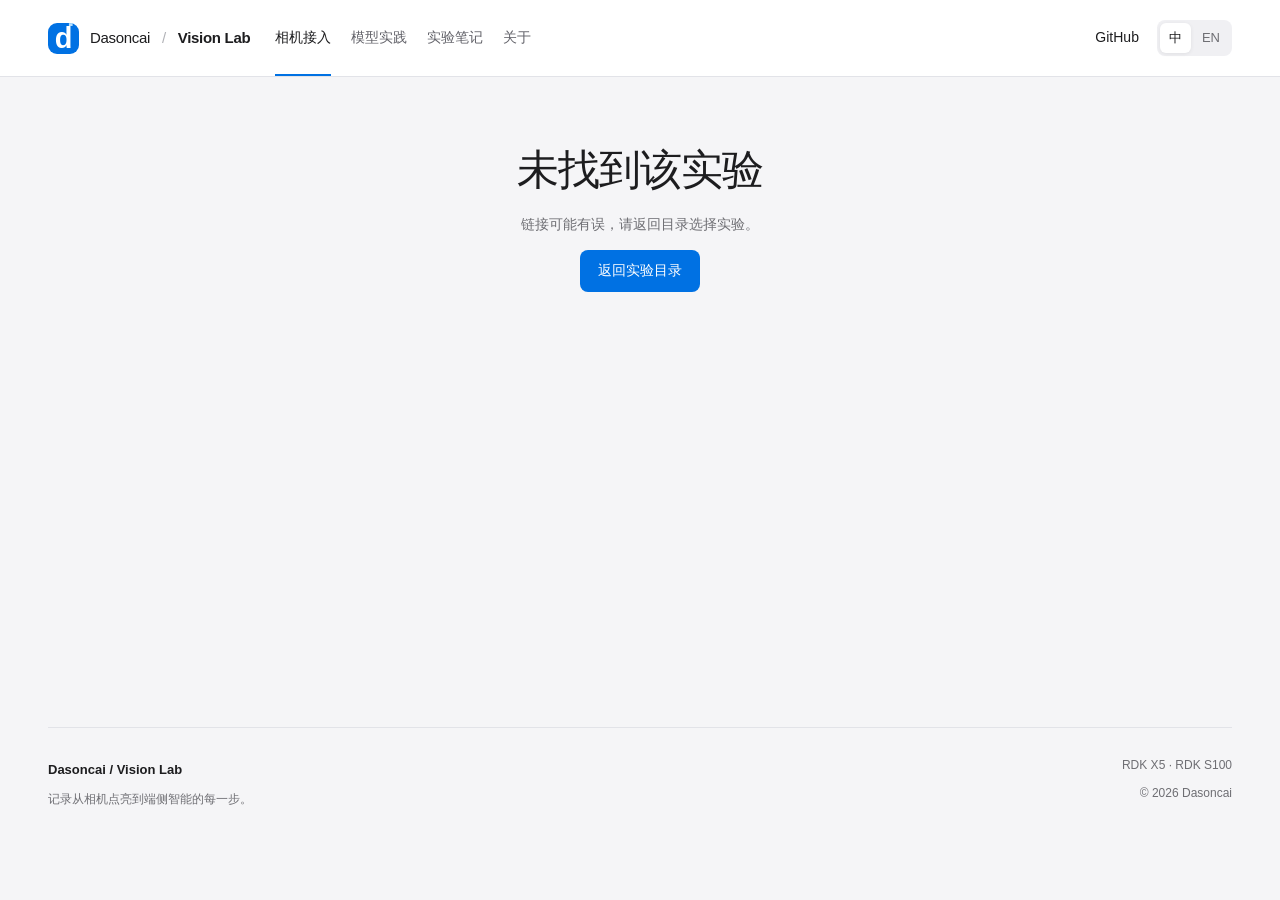
==== detail.html @ eb42a395 "Redesign RDK Vision Lab with camera and model experiment catalogs" ====
<!doctype html>
<html lang="zh-CN"><head><meta charset="utf-8"><meta name="viewport" content="width=device-width,initial-scale=1"><meta name="description" content="Dasoncai RDK Vision Lab：RDK X5 与 RDK S100 相机接入、影像调试、ISP 调优、模型训练与端侧推理实践。"><meta name="theme-color" content="#f5f5f7"><title>RDK Vision Lab · Dasoncai</title><link rel="icon" href="favicon.svg" type="image/svg+xml"><link rel="stylesheet" href="style.css"></head>
<body><a class="skip" href="#main" data-zh="跳到正文" data-en="Skip to content">跳到正文</a>
<header class="header"><div class="header-inner"><a class="brand" href="./"><span class="brand-icon" aria-hidden="true">d<span>˙</span></span><span>Dasoncai <span class="brand-divider">/</span> <strong>Vision Lab</strong></span></a><nav aria-label="主导航" data-nav><a href="./#camera" data-view="camera" data-zh="相机接入" data-en="Cameras">相机接入</a><a href="./#models" data-view="models" data-zh="模型实践" data-en="Models">模型实践</a><a href="./#notes" data-view="notes" data-zh="实验笔记" data-en="Notes">实验笔记</a><a href="./#about" data-view="about" data-zh="关于" data-en="About">关于</a></nav><div class="header-actions"><a class="github" href="https://github.com/Dasoncai">GitHub</a><div class="language" role="group" aria-label="Language"><button type="button" data-language="zh" aria-pressed="true">中</button><button type="button" data-language="en" aria-pressed="false">EN</button></div></div></div></header>
<main id="main" tabindex="-1"><div id="app"></div><noscript><section class="empty"><h1>RDK Vision Lab</h1><p>请启用 JavaScript 查看实验目录与筛选。 Enable JavaScript to browse the experiments.</p><a href="https://github.com/Dasoncai/dasoncai">GitHub</a></section></noscript></main>
<footer><div><a class="footer-brand" href="./">Dasoncai / Vision Lab</a><p data-zh="记录从相机点亮到端侧智能的每一步。" data-en="Documenting the path from camera bring-up to edge intelligence.">记录从相机点亮到端侧智能的每一步。</p></div><div class="footer-right"><span>RDK X5 · RDK S100</span><span>© <span id="year"></span> Dasoncai</span></div></footer><script type="module" src="app.js"></script></body></html>
---- style.css ----
:root{color-scheme:light;--bg:#f5f5f7;--surface:#fff;--ink:#1d1d1f;--muted:#6e6e73;--line:#e2e3e8;--blue:#0071e3;--radius:12px;font-family:-apple-system,BlinkMacSystemFont,"Segoe UI","PingFang SC","Microsoft YaHei",sans-serif;font-synthesis:none}*{box-sizing:border-box}body{margin:0;background:var(--bg);color:var(--ink);font-size:16px;line-height:1.65}a{color:inherit;text-decoration:none}button,input,select{font:inherit;color:inherit}button,a,input,select,summary{touch-action:manipulation}button,select,summary{cursor:pointer}button{border:0;background:none}a:hover{color:var(--blue)}:focus-visible{outline:3px solid #0071e360;outline-offset:4px}button:focus-visible,a:focus-visible{border-radius:5px}h1,h2,h3,p{margin-top:0}h1,h2,h3{line-height:1.35;letter-spacing:-.025em}h1{font-size:clamp(28px,3.3vw,42px);font-weight:650;margin-bottom:14px}h2{font-size:24px;font-weight:650}p{color:var(--muted)}[hidden]{display:none!important}.skip{position:fixed;top:-100px;left:20px;z-index:100;padding:12px 20px;border-radius:8px;background:white}.skip:focus{top:10px}.sr-only{position:absolute;width:1px;height:1px;padding:0;margin:-1px;overflow:hidden;clip:rect(0,0,0,0);white-space:nowrap;border:0}.header{position:sticky;top:0;z-index:40;background:#fffffff2;backdrop-filter:blur(16px);border-bottom:1px solid var(--line)}.header-inner{max-width:1440px;margin:auto;min-height:76px;padding:0 48px;display:flex;align-items:center;gap:40px}.brand{display:flex;align-items:center;gap:11px;white-space:nowrap;font-size:15px;font-weight:500;letter-spacing:-.3px}.brand-icon{display:inline-flex;align-items:center;justify-content:center;position:relative;width:31px;height:31px;background:var(--blue);color:white;border-radius:9px;font-size:29px;font-weight:650;line-height:1}.brand-icon>span{font-size:27px;position:absolute;right:4px;top:-2px;color:#b6e0ff}.brand-divider{margin:0 8px;color:#b1b2b7;font-weight:400}.brand strong{font-weight:600}.header nav{display:flex;gap:26px;align-self:stretch;align-items:center}.header nav a{position:relative;font-size:14px;color:#626269;white-space:nowrap;display:flex;align-items:center;height:100%}.header nav a:hover,.header nav [aria-current]{color:var(--ink)}.header nav [aria-current]:after{content:"";height:2px;position:absolute;bottom:0;left:0;right:0;background:var(--blue)}.header-actions{margin-left:auto;display:flex;align-items:center;gap:24px}.github{font-size:14px}.language{display:flex;gap:2px;padding:3px;border-radius:8px;background:#f0f0f3}.language button{padding:4px 9px;border-radius:6px;font-size:13px;min-height:30px;color:#6e6e73}.language [aria-pressed=true]{background:white;color:var(--ink);box-shadow:0 1px 4px #00000012}main{max-width:1440px;margin:auto;padding:0 48px;min-height:calc(100vh - 250px)}.page-heading{padding:48px 0 34px}.eyebrow{font-size:12px;font-weight:600;letter-spacing:1.6px;color:var(--muted);margin-bottom:18px}.eyebrow>span{margin:0 9px;color:#b6b7be}.heading-line{display:flex;align-items:center;justify-content:space-between;gap:24px}.heading-line p{margin-bottom:0;font-size:15px}.platform-pill{font-size:12px;font-weight:500;background:white;border:1px solid var(--line);border-radius:20px;padding:7px 14px;white-space:nowrap;color:#52525a}.platform-pill>span{margin:0 6px;color:#9b9ba2}.catalog-layout{display:grid;grid-template-columns:220px minmax(0,1fr);gap:42px;margin-bottom:60px}.sidebar{align-self:start;position:sticky;top:100px;max-height:calc(100vh - 125px);overflow:auto;padding-right:5px}.sidebar summary{list-style:none;display:flex;align-items:center;justify-content:space-between;font-size:15px;font-weight:600;padding:0 0 16px;cursor:default}.sidebar summary::-webkit-details-marker{display:none}.chevron{display:none}.sidebar-top{display:flex;justify-content:space-between;align-items:center;padding:0 0 15px;font-size:12px;color:var(--muted);border-bottom:1px solid var(--line)}.text-button{padding:3px 0;color:var(--blue);font-size:13px}.text-button:hover{text-decoration:underline}fieldset{border:0;padding:0;margin:23px 0}legend{font-size:14px;font-weight:600;margin-bottom:9px;padding:0}.filter-option{display:flex;align-items:center;gap:9px;padding:7px 8px;border-radius:6px;font-size:14px;cursor:pointer;min-height:37px}.filter-option:hover{background:#eaeaf0}.filter-option:has(input:checked){color:#0067cc;background:#e4effd}.filter-option input{margin:0;accent-color:var(--blue);width:14px;height:14px;flex-shrink:0}.facet-count{font-size:12px;color:#8b8b93;margin-left:auto;font-variant-numeric:tabular-nums}.zero{color:#86868e}.sidebar-note{font-size:12px;line-height:1.8;padding:17px 4px;border-top:1px solid var(--line);margin:0}.toolbar{display:flex;gap:16px;align-items:center}.search{height:46px;border:1px solid #dcdde3;border-radius:9px;display:flex;align-items:center;gap:10px;background:white;padding:0 14px;flex:1;min-width:0;color:#8b8c94}.search:focus-within{border-color:var(--blue);box-shadow:0 0 0 3px #0071e313}.search svg{flex-shrink:0}.search input{background:none;border:0;outline:none;font-size:14px;min-width:0;width:100%;height:100%}.search input::placeholder{color:#96969e}.sort select{appearance:none;border:1px solid #dcdde3;background:white url("data:image/svg+xml,%3Csvg xmlns='http://www.w3.org/2000/svg' viewBox='0 0 16 16'%3E%3Cpath d='m4 6 4 4 4-4' fill='none' stroke='%236e6e73' stroke-width='1.5'/%3E%3C/svg%3E") no-repeat right 10px center / 14px;height:46px;padding:0 32px 0 13px;border-radius:9px;font-size:13px}.catalog-tabs{display:flex;gap:25px;align-items:center;border-bottom:1px solid var(--line);margin:19px 0 20px;min-height:44px}.catalog-tabs a{font-size:14px;padding:10px 0 13px;margin-bottom:-1px;color:var(--muted)}.catalog-tabs [aria-current]{color:var(--ink);border-bottom:2px solid var(--blue);font-weight:600}.catalog-tabs>span{margin-left:auto;color:var(--muted);font-size:12px}.notice{display:flex;align-items:flex-start;gap:10px;padding:12px 15px;background:#eaf1fa;border:1px solid #dae6f5;border-radius:8px;margin-bottom:20px}.notice p{font-size:13px;line-height:1.8;margin:0;color:#526b88}.notice-icon{margin-top:4px;width:15px;height:15px;border:1px solid #728eaf;border-radius:50%;font-size:11px;text-align:center;line-height:14px;color:#627fa1;flex-shrink:0;font-family:serif}.active-filters{display:flex;gap:8px;flex-wrap:wrap}.active-filters:not(:empty){margin:0 0 18px}.filter-chip{display:inline-flex;align-items:center;gap:12px;font-size:12px;background:#e2edfc;color:#0066c7;padding:5px 9px;border-radius:6px}.filter-chip span{font-size:16px}.card-grid{display:grid;grid-template-columns:repeat(3,minmax(0,1fr));gap:20px}.experiment-card{min-width:0;border:1px solid #dfe1e7;border-radius:var(--radius);overflow:hidden;background:white;transition:border-color .2s,box-shadow .2s}.experiment-card:hover{border-color:#c1c8d3;box-shadow:0 8px 24px #1d1d1f0b}.card-link{display:flex;flex-direction:column;height:100%}.card-link:hover{color:inherit}.visual{position:relative;isolation:isolate;aspect-ratio:1.65;overflow:hidden;display:flex;justify-content:center;align-items:center;border-bottom:1px solid #e4e7ed}.visual.blue{background:linear-gradient(135deg,#edf4fb,#e4eef8)}.visual.purple{background:linear-gradient(135deg,#f3f0f8,#eae4f3)}.visual-grid{position:absolute;inset:0;background-image:linear-gradient(#8298b00b 1px,transparent 1px),linear-gradient(90deg,#8298b00b 1px,transparent 1px);background-size:22px 22px;z-index:-1}.visual svg{width:84%;height:86%;margin-top:14px}.visual-label{position:absolute;left:16px;top:12px;font:9px/1.5 ui-monospace,monospace;letter-spacing:1.4px;color:#647d96}.purple .visual-label{color:#85729c}.illustration{position:absolute;bottom:9px;right:12px;padding:1px 5px;border-radius:3px;font-size:10px;color:#687989;background:#ffffffb0}.card-body{padding:18px 18px 0;display:flex;flex-direction:column;flex:1}.card-topline{display:flex;align-items:center;justify-content:space-between;gap:6px;margin-bottom:11px}.stage-label{font-size:12px;color:var(--muted)}.status{display:inline-block;white-space:nowrap;font-size:11px;line-height:1.6;background:#f1f2f5;border:1px solid #e6e7ec;border-radius:4px;padding:2px 6px;color:#777781}.card-body h3{font-size:17px;font-weight:600;letter-spacing:-.3px;line-height:1.5;margin-bottom:9px}.card-body p{font-size:13px;line-height:1.85;margin-bottom:16px}.tags{display:flex;gap:6px;flex-wrap:wrap}.tags span{font-size:11px;border:1px solid #e4e6eb;padding:2px 6px;border-radius:4px;background:#fafafb;color:#64646d}.card-body .tags{margin-top:auto;margin-bottom:17px}.card-bottom{border-top:1px solid #eeeef2;display:flex;justify-content:space-between;align-items:center;min-height:43px;font-size:12px;color:#72727d}.read-icon{font-size:18px;line-height:1;color:#737d8c}.card-link:hover .card-bottom{color:var(--blue)}.catalog-footnote{font-size:12px;color:#87878f;margin:22px 0 0}.empty{text-align:center;padding:65px 20px}.empty-symbol{font-size:50px;color:#9ba6b7;line-height:1;margin-bottom:18px}.empty h2{font-size:22px}.empty p{font-size:14px}.button,.outline-button{display:inline-flex;align-items:center;justify-content:center;min-height:42px;padding:9px 18px;background:var(--blue);color:white;border-radius:8px;font-size:14px;font-weight:500}.button:hover{color:white;background:#0066cc}.outline-button{border:1px solid var(--line);color:var(--ink);background:white}.outline-button:hover{color:var(--blue);border-color:#adcae9}footer{max-width:1344px;margin:0 auto;padding:28px 0 32px;border-top:1px solid var(--line);display:flex;justify-content:space-between;gap:20px}.footer-brand{font-size:13px;font-weight:600}footer p{font-size:12px;margin:8px 0 0}.footer-right{display:flex;flex-direction:column;align-items:flex-end;gap:8px;font-size:12px;color:var(--muted)}.detail-breadcrumb{display:flex;gap:12px;flex-wrap:wrap;font-size:13px;color:var(--muted);padding:30px 0}.detail-breadcrumb>span:nth-child(2){color:#b6b6bf}.detail-heading{max-width:900px;padding:14px 0 35px}.detail-heading .eyebrow{color:#7c7992;font-size:11px}.detail-heading p{font-size:16px;max-width:760px}.detail-heading .tags span{font-size:12px;padding:4px 9px}.detail-layout{display:grid;grid-template-columns:minmax(0,860px) 220px;gap:70px;justify-content:space-between;padding-bottom:70px}.article-body{min-width:0}.article-body>.visual{border:1px solid var(--line);border-radius:12px;margin-bottom:24px;max-height:360px;aspect-ratio:2.6}.article-body>.visual svg{width:65%;height:85%}.article-body section{margin-top:37px;scroll-margin-top:110px}.article-body h2{font-size:24px;margin-bottom:17px}.article-body p{line-height:1.95}.article-body .notice p{font-size:14px}.facts{display:grid;grid-template-columns:1fr 1fr;border:1px solid var(--line);border-radius:10px;background:white;margin:0;overflow:hidden}.facts>div{padding:18px 22px;border-bottom:1px solid #edeef2}.facts>div:nth-last-child(-n+2){border-bottom:0}.facts dt{font-size:12px;color:var(--muted);margin-bottom:6px}.facts dd{font-size:15px;margin:0}.toc{align-self:start;position:sticky;top:110px;border-left:1px solid var(--line);padding-left:22px;display:flex;flex-direction:column;gap:12px;font-size:13px;color:var(--muted)}.toc>span{color:var(--ink);font-weight:600;margin-bottom:6px}.toc a{line-height:1.6}.toc .toc-back{color:var(--blue);margin-top:15px}.evidence-box{border:1px dashed #cfd4df;padding:22px;border-radius:9px;background:#fafafb}.evidence-box p{font-size:14px;margin:12px 0 0}.related-links{border:1px solid var(--line);border-radius:10px;background:white;overflow:hidden}.related-links a{display:flex;justify-content:space-between;gap:20px;padding:16px 20px;font-size:14px;border-bottom:1px solid var(--line)}.related-links a:last-child{border:0}.related-links small{font-size:12px;color:var(--muted);white-space:nowrap}.notes-list{max-width:1060px;margin-bottom:75px}.note-row{padding:30px 0;border-bottom:1px solid var(--line);display:flex;justify-content:space-between;gap:30px}.note-row h2{font-size:24px;margin:8px 0 12px}.note-row p{margin:0;max-width:650px;font-size:15px}.note-row>div:last-child{display:flex;flex-direction:column;align-items:flex-end;justify-content:center;gap:14px}.about-hero{padding:70px 0 48px;max-width:900px}.about-hero h1{font-size:clamp(32px,4vw,48px);line-height:1.4}.about-hero p{font-size:18px;max-width:800px;line-height:1.9}.about-grid{display:grid;grid-template-columns:1fr 1fr;gap:60px;max-width:1100px;margin-bottom:50px}.about-grid h2{font-size:23px}.about-grid p{line-height:1.9}.contact-panel{display:flex;align-items:center;justify-content:space-between;gap:30px;border:1px solid var(--line);background:white;border-radius:12px;padding:32px}.contact-panel .eyebrow{margin-bottom:14px}.email-link{color:var(--blue);font-size:18px}.independent{font-size:12px;margin:20px 0 60px}
@media(min-width:1600px){.card-body h3{font-size:18px}}@media(max-width:1350px){.header-inner{gap:25px}.header nav{gap:20px}.header-actions{gap:18px}.catalog-layout{grid-template-columns:200px minmax(0,1fr);gap:30px}.card-grid{grid-template-columns:repeat(2,minmax(0,1fr))}footer{margin-inline:48px}.detail-layout{gap:40px;grid-template-columns:minmax(0,1fr) 190px}}
@media(max-width:1000px){.header-inner{padding:0 28px;gap:20px}.brand{font-size:14px}.header-actions{gap:12px}.header nav{gap:16px}.github{display:none}main{padding:0 28px}.platform-pill{display:none}.catalog-layout{grid-template-columns:180px minmax(0,1fr);gap:25px}.card-body{padding:15px 14px 0}.card-topline{flex-wrap:wrap}.sort select{max-width:145px}.detail-layout{grid-template-columns:minmax(0,1fr)}.toc{display:none}footer{margin-inline:28px}}
@media(max-width:760px){.header-inner{flex-wrap:wrap;gap:0;min-height:auto;padding:14px 20px 0}.brand{font-size:14px}.brand-divider{margin:0 4px}.header-actions{margin-left:auto}.header nav{order:3;width:100%;justify-content:space-between;height:47px;margin-top:7px;gap:16px}.header nav a{font-size:13px}.language button{font-size:12px;padding:3px 8px}main{padding:0 20px}.page-heading{padding:32px 0 25px}.page-heading .eyebrow{font-size:10px;letter-spacing:1.2px;margin-bottom:15px}.heading-line p{font-size:14px}.catalog-layout{display:block;margin-bottom:40px}.sidebar{position:static;overflow:visible;max-height:none;padding:0;margin-bottom:18px}.sidebar summary{cursor:pointer;padding:11px 14px;background:white;border:1px solid var(--line);border-radius:8px;font-size:14px}.chevron{display:block;width:8px;height:8px;border-right:1.5px solid #7e7e87;border-bottom:1.5px solid #7e7e87;transform:rotate(45deg);margin-right:4px}.sidebar details[open] .chevron{transform:rotate(225deg)}.filter-content{border:1px solid var(--line);border-radius:8px;padding:16px;background:white;margin-top:8px}.sidebar-top{padding-bottom:10px}#facet-fields{display:grid;grid-template-columns:1fr 1fr;gap:0 20px}fieldset{margin:18px 0 0}.sidebar-note{margin-top:18px;padding-bottom:0}.toolbar{gap:10px}.search{padding:0 10px}.search input{font-size:13px}.sort select{font-size:12px;padding-left:10px;max-width:130px}.catalog-tabs{gap:20px}.catalog-tabs>span{font-size:11px}.notice{padding:10px 12px}.notice p{font-size:12px}.card-grid{gap:15px}.card-body h3{font-size:16px}.card-body p{font-size:13px}.visual-label{left:11px;top:9px;font-size:8px;letter-spacing:.9px}.illustration{font-size:9px;right:7px;bottom:6px}.detail-heading{padding-top:0}.detail-heading h1{font-size:30px}.detail-heading p{font-size:15px}.detail-layout{padding-bottom:40px}.detail-breadcrumb{padding:23px 0}.about-hero{padding:40px 0 25px}.about-hero p{font-size:16px}.about-grid{grid-template-columns:1fr;gap:15px;margin-bottom:30px}.contact-panel{padding:24px;flex-direction:column;align-items:flex-start}.contact-panel h2{font-size:23px}.note-row{gap:20px}.note-row>div:last-child{min-width:115px}.note-row h2{font-size:22px}footer{margin-inline:20px;padding:24px 0;flex-direction:column}.footer-right{align-items:flex-start;flex-direction:row;justify-content:space-between}.related-links a{flex-direction:column;gap:4px}.article-body section{scroll-margin-top:140px}}
@media(max-width:480px){.brand{font-size:12px;gap:7px}.brand-icon{width:27px;height:27px;font-size:25px}.brand-icon>span{font-size:24px}.language button{padding:2px 7px;min-height:28px}.card-grid{grid-template-columns:1fr}.visual{aspect-ratio:1.9}.visual svg{width:78%;height:92%}.card-body{padding:18px 18px 0}.card-body h3{font-size:19px}.card-body p{font-size:14px}.card-topline{flex-wrap:nowrap}.stage-label{font-size:13px}.status{font-size:12px}.tags span{font-size:12px}.card-bottom{min-height:46px;font-size:13px}.visual-label{font-size:9px;left:16px;top:12px}.illustration{font-size:10px;right:12px;bottom:9px}.sort select{max-width:116px}#facet-fields{gap:0 12px}.filter-option{font-size:13px;padding:7px 4px}.facts{grid-template-columns:1fr}.facts>div:nth-last-child(-n+2){border-bottom:1px solid #edeef2}.facts>div:last-child{border-bottom:0}.note-row{flex-direction:column}.note-row>div:last-child{flex-direction:row;align-items:center;justify-content:space-between}.email-link{font-size:16px}}
@media(prefers-reduced-motion:reduce){*,*:before,*:after{scroll-behavior:auto!important;transition:none!important;animation:none!important}}
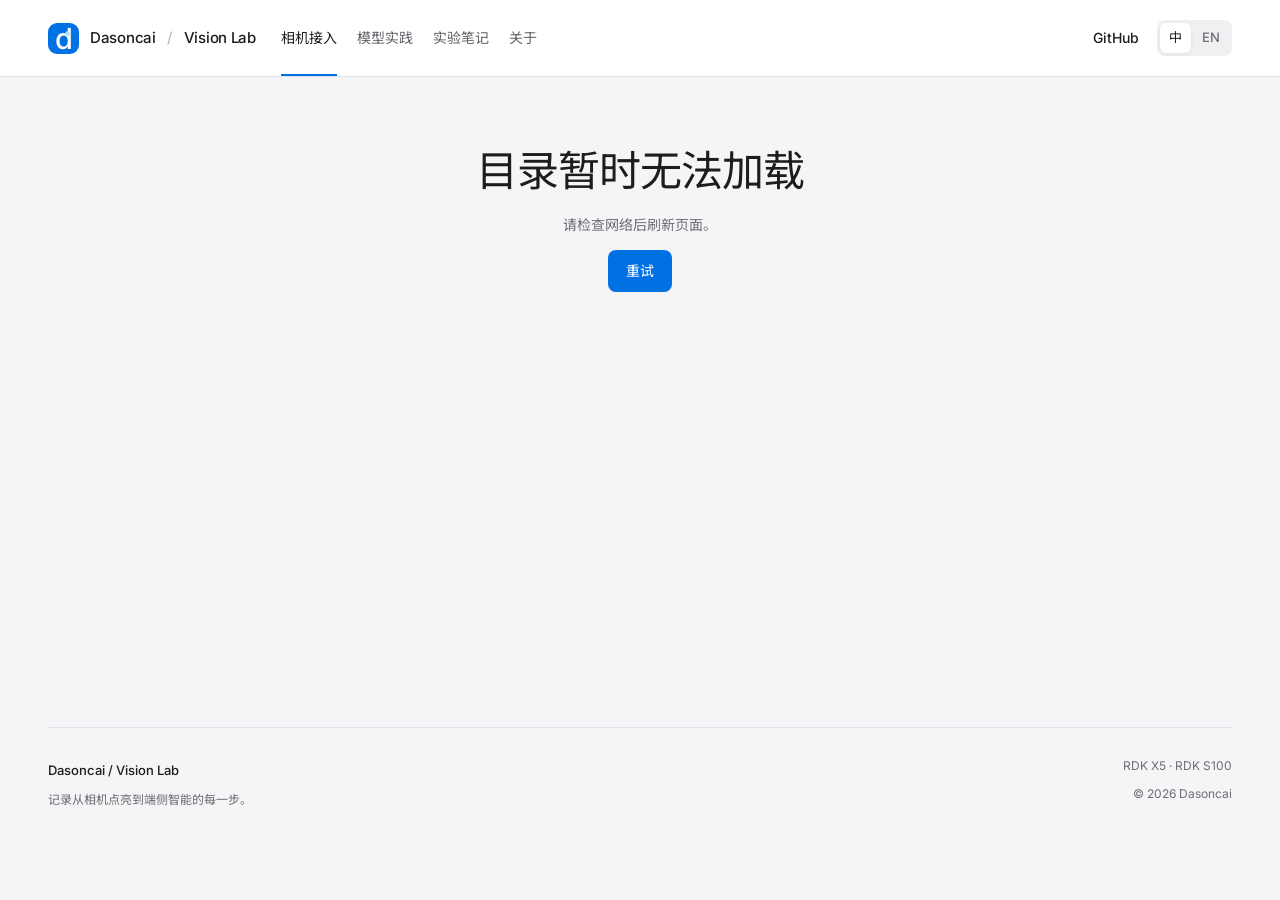
==== commit ab4bbe53: "Simplify catalog filters and self-host Manrope Inter and Noto Sans SC" ====
--- a/detail.html
+++ b/detail.html
@@ -1,5 +1,5 @@
 <!doctype html>
-<html lang="zh-CN"><head><meta charset="utf-8"><meta name="viewport" content="width=device-width,initial-scale=1"><meta name="description" content="Dasoncai RDK Vision Lab：RDK X5 与 RDK S100 相机接入、影像调试、ISP 调优、模型训练与端侧推理实践。"><meta name="theme-color" content="#f5f5f7"><title>RDK Vision Lab · Dasoncai</title><link rel="icon" href="favicon.svg" type="image/svg+xml"><link rel="stylesheet" href="style.css"></head>
+<html lang="zh-CN"><head><meta charset="utf-8"><meta name="viewport" content="width=device-width,initial-scale=1"><meta name="description" content="Dasoncai RDK Vision Lab：RDK X5 与 RDK S100 相机接入、影像调试、ISP 调优、模型训练与端侧推理实践。"><meta name="theme-color" content="#f5f5f7"><title>RDK Vision Lab · Dasoncai</title><link rel="icon" href="favicon.svg" type="image/svg+xml"><link rel="preload" href="assets/fonts/e3237528af752eed.woff2" as="font" type="font/woff2" crossorigin><link rel="preload" href="assets/fonts/1fe1b385d5455d41.woff2" as="font" type="font/woff2" crossorigin><link rel="stylesheet" href="fonts.css"><link rel="stylesheet" href="style.css"></head>
 <body><a class="skip" href="#main" data-zh="跳到正文" data-en="Skip to content">跳到正文</a>
 <header class="header"><div class="header-inner"><a class="brand" href="./"><span class="brand-icon" aria-hidden="true">d<span>˙</span></span><span>Dasoncai <span class="brand-divider">/</span> <strong>Vision Lab</strong></span></a><nav aria-label="主导航" data-nav><a href="./#camera" data-view="camera" data-zh="相机接入" data-en="Cameras">相机接入</a><a href="./#models" data-view="models" data-zh="模型实践" data-en="Models">模型实践</a><a href="./#notes" data-view="notes" data-zh="实验笔记" data-en="Notes">实验笔记</a><a href="./#about" data-view="about" data-zh="关于" data-en="About">关于</a></nav><div class="header-actions"><a class="github" href="https://github.com/Dasoncai">GitHub</a><div class="language" role="group" aria-label="Language"><button type="button" data-language="zh" aria-pressed="true">中</button><button type="button" data-language="en" aria-pressed="false">EN</button></div></div></div></header>
 <main id="main" tabindex="-1"><div id="app"></div><noscript><section class="empty"><h1>RDK Vision Lab</h1><p>请启用 JavaScript 查看实验目录与筛选。 Enable JavaScript to browse the experiments.</p><a href="https://github.com/Dasoncai/dasoncai">GitHub</a></section></noscript></main>
--- a/fonts.css
+++ b/fonts.css
@@ -0,0 +1,993 @@
+/* Self-hosted Google Fonts. SIL OFL licenses: assets/fonts/*-OFL.txt */
+/* cyrillic-ext */
+@font-face {
+  font-family: 'Inter';
+  font-style: normal;
+  font-weight: 400;
+  font-display: swap;
+  src: url(assets/fonts/95b9ea830580b57e.woff2) format('woff2');
+  unicode-range: U+0460-052F, U+1C80-1C8A, U+20B4, U+2DE0-2DFF, U+A640-A69F, U+FE2E-FE2F;
+}
+/* cyrillic */
+@font-face {
+  font-family: 'Inter';
+  font-style: normal;
+  font-weight: 400;
+  font-display: swap;
+  src: url(assets/fonts/1e8edb2fc100b7f7.woff2) format('woff2');
+  unicode-range: U+0301, U+0400-045F, U+0490-0491, U+04B0-04B1, U+2116;
+}
+/* greek-ext */
+@font-face {
+  font-family: 'Inter';
+  font-style: normal;
+  font-weight: 400;
+  font-display: swap;
+  src: url(assets/fonts/6d0a674525fee3dd.woff2) format('woff2');
+  unicode-range: U+1F00-1FFF;
+}
+/* greek */
+@font-face {
+  font-family: 'Inter';
+  font-style: normal;
+  font-weight: 400;
+  font-display: swap;
+  src: url(assets/fonts/dbc85b0dfbaaa315.woff2) format('woff2');
+  unicode-range: U+0370-0377, U+037A-037F, U+0384-038A, U+038C, U+038E-03A1, U+03A3-03FF;
+}
+/* vietnamese */
+@font-face {
+  font-family: 'Inter';
+  font-style: normal;
+  font-weight: 400;
+  font-display: swap;
+  src: url(assets/fonts/4c2d4a14f23a8ed5.woff2) format('woff2');
+  unicode-range: U+0102-0103, U+0110-0111, U+0128-0129, U+0168-0169, U+01A0-01A1, U+01AF-01B0, U+0300-0301, U+0303-0304, U+0308-0309, U+0323, U+0329, U+1EA0-1EF9, U+20AB;
+}
+/* latin-ext */
+@font-face {
+  font-family: 'Inter';
+  font-style: normal;
+  font-weight: 400;
+  font-display: swap;
+  src: url(assets/fonts/a9d11b3ffe7aa537.woff2) format('woff2');
+  unicode-range: U+0100-02BA, U+02BD-02C5, U+02C7-02CC, U+02CE-02D7, U+02DD-02FF, U+0304, U+0308, U+0329, U+1D00-1DBF, U+1E00-1E9F, U+1EF2-1EFF, U+2020, U+20A0-20AB, U+20AD-20C4, U+2113, U+2C60-2C7F, U+A720-A7FF;
+}
+/* latin */
+@font-face {
+  font-family: 'Inter';
+  font-style: normal;
+  font-weight: 400;
+  font-display: swap;
+  src: url(assets/fonts/e3237528af752eed.woff2) format('woff2');
+  unicode-range: U+0000-00FF, U+0131, U+0152-0153, U+02BB-02BC, U+02C6, U+02DA, U+02DC, U+0304, U+0308, U+0329, U+2000-206F, U+20AC, U+2122, U+2191, U+2193, U+2212, U+2215, U+FEFF, U+FFFD;
+}
+/* cyrillic-ext */
+@font-face {
+  font-family: 'Inter';
+  font-style: normal;
+  font-weight: 500;
+  font-display: swap;
+  src: url(assets/fonts/95b9ea830580b57e.woff2) format('woff2');
+  unicode-range: U+0460-052F, U+1C80-1C8A, U+20B4, U+2DE0-2DFF, U+A640-A69F, U+FE2E-FE2F;
+}
+/* cyrillic */
+@font-face {
+  font-family: 'Inter';
+  font-style: normal;
+  font-weight: 500;
+  font-display: swap;
+  src: url(assets/fonts/1e8edb2fc100b7f7.woff2) format('woff2');
+  unicode-range: U+0301, U+0400-045F, U+0490-0491, U+04B0-04B1, U+2116;
+}
+/* greek-ext */
+@font-face {
+  font-family: 'Inter';
+  font-style: normal;
+  font-weight: 500;
+  font-display: swap;
+  src: url(assets/fonts/6d0a674525fee3dd.woff2) format('woff2');
+  unicode-range: U+1F00-1FFF;
+}
+/* greek */
+@font-face {
+  font-family: 'Inter';
+  font-style: normal;
+  font-weight: 500;
+  font-display: swap;
+  src: url(assets/fonts/dbc85b0dfbaaa315.woff2) format('woff2');
+  unicode-range: U+0370-0377, U+037A-037F, U+0384-038A, U+038C, U+038E-03A1, U+03A3-03FF;
+}
+/* vietnamese */
+@font-face {
+  font-family: 'Inter';
+  font-style: normal;
+  font-weight: 500;
+  font-display: swap;
+  src: url(assets/fonts/4c2d4a14f23a8ed5.woff2) format('woff2');
+  unicode-range: U+0102-0103, U+0110-0111, U+0128-0129, U+0168-0169, U+01A0-01A1, U+01AF-01B0, U+0300-0301, U+0303-0304, U+0308-0309, U+0323, U+0329, U+1EA0-1EF9, U+20AB;
+}
+/* latin-ext */
+@font-face {
+  font-family: 'Inter';
+  font-style: normal;
+  font-weight: 500;
+  font-display: swap;
+  src: url(assets/fonts/a9d11b3ffe7aa537.woff2) format('woff2');
+  unicode-range: U+0100-02BA, U+02BD-02C5, U+02C7-02CC, U+02CE-02D7, U+02DD-02FF, U+0304, U+0308, U+0329, U+1D00-1DBF, U+1E00-1E9F, U+1EF2-1EFF, U+2020, U+20A0-20AB, U+20AD-20C4, U+2113, U+2C60-2C7F, U+A720-A7FF;
+}
+/* latin */
+@font-face {
+  font-family: 'Inter';
+  font-style: normal;
+  font-weight: 500;
+  font-display: swap;
+  src: url(assets/fonts/e3237528af752eed.woff2) format('woff2');
+  unicode-range: U+0000-00FF, U+0131, U+0152-0153, U+02BB-02BC, U+02C6, U+02DA, U+02DC, U+0304, U+0308, U+0329, U+2000-206F, U+20AC, U+2122, U+2191, U+2193, U+2212, U+2215, U+FEFF, U+FFFD;
+}
+/* cyrillic-ext */
+@font-face {
+  font-family: 'Manrope';
+  font-style: normal;
+  font-weight: 600;
+  font-display: swap;
+  src: url(assets/fonts/f344afc98e468b09.woff2) format('woff2');
+  unicode-range: U+0460-052F, U+1C80-1C8A, U+20B4, U+2DE0-2DFF, U+A640-A69F, U+FE2E-FE2F;
+}
+/* cyrillic */
+@font-face {
+  font-family: 'Manrope';
+  font-style: normal;
+  font-weight: 600;
+  font-display: swap;
+  src: url(assets/fonts/d98f3e4d7588b39f.woff2) format('woff2');
+  unicode-range: U+0301, U+0400-045F, U+0490-0491, U+04B0-04B1, U+2116;
+}
+/* greek */
+@font-face {
+  font-family: 'Manrope';
+  font-style: normal;
+  font-weight: 600;
+  font-display: swap;
+  src: url(assets/fonts/34dcd47f0859a3cf.woff2) format('woff2');
+  unicode-range: U+0370-0377, U+037A-037F, U+0384-038A, U+038C, U+038E-03A1, U+03A3-03FF;
+}
+/* vietnamese */
+@font-face {
+  font-family: 'Manrope';
+  font-style: normal;
+  font-weight: 600;
+  font-display: swap;
+  src: url(assets/fonts/ecde247c58148ede.woff2) format('woff2');
+  unicode-range: U+0102-0103, U+0110-0111, U+0128-0129, U+0168-0169, U+01A0-01A1, U+01AF-01B0, U+0300-0301, U+0303-0304, U+0308-0309, U+0323, U+0329, U+1EA0-1EF9, U+20AB;
+}
+/* latin-ext */
+@font-face {
+  font-family: 'Manrope';
+  font-style: normal;
+  font-weight: 600;
+  font-display: swap;
+  src: url(assets/fonts/6b21fccc2b7d6774.woff2) format('woff2');
+  unicode-range: U+0100-02BA, U+02BD-02C5, U+02C7-02CC, U+02CE-02D7, U+02DD-02FF, U+0304, U+0308, U+0329, U+1D00-1DBF, U+1E00-1E9F, U+1EF2-1EFF, U+2020, U+20A0-20AB, U+20AD-20C4, U+2113, U+2C60-2C7F, U+A720-A7FF;
+}
+/* latin */
+@font-face {
+  font-family: 'Manrope';
+  font-style: normal;
+  font-weight: 600;
+  font-display: swap;
+  src: url(assets/fonts/1fe1b385d5455d41.woff2) format('woff2');
+  unicode-range: U+0000-00FF, U+0131, U+0152-0153, U+02BB-02BC, U+02C6, U+02DA, U+02DC, U+0304, U+0308, U+0329, U+2000-206F, U+20AC, U+2122, U+2191, U+2193, U+2212, U+2215, U+FEFF, U+FFFD;
+}
+@font-face {
+  font-family: 'Noto Sans SC';
+  font-style: normal;
+  font-weight: 400;
+  font-display: swap;
+  src: url(assets/fonts/8bdade41602251f8.woff2) format('woff2');
+  unicode-range: U+1f1e9-1f1f5, U+1f1f7-1f1ff, U+1f21a, U+1f232, U+1f234-1f237, U+1f250-1f251, U+1f300, U+1f302-1f308, U+1f30a-1f311, U+1f315, U+1f319-1f320, U+1f324, U+1f327, U+1f32a, U+1f32c-1f32d, U+1f330-1f357, U+1f359-1f37e;
+}
+@font-face {
+  font-family: 'Noto Sans SC';
+  font-style: normal;
+  font-weight: 400;
+  font-display: swap;
+  src: url(assets/fonts/e8c38ffbe278cf4d.woff2) format('woff2');
+  unicode-range: U+fee3, U+fef3, U+ff03-ff04, U+ff07, U+ff0a, U+ff17-ff19, U+ff1c-ff1d, U+ff20-ff3a, U+ff3c, U+ff3e-ff5b, U+ff5d, U+ff61-ff65, U+ff67-ff6a, U+ff6c, U+ff6f-ff78, U+ff7a-ff7d, U+ff80-ff84, U+ff86, U+ff89-ff8e, U+ff92, U+ff97-ff9b, U+ff9d-ff9f, U+ffe0-ffe4, U+ffe6, U+ffe9, U+ffeb, U+ffed, U+fffc, U+1f004, U+1f170-1f171, U+1f192-1f195, U+1f198-1f19a, U+1f1e6-1f1e8;
+}
+@font-face {
+  font-family: 'Noto Sans SC';
+  font-style: normal;
+  font-weight: 400;
+  font-display: swap;
+  src: url(assets/fonts/38b78d0f3e740c89.woff2) format('woff2');
+  unicode-range: U+f0a7, U+f0b2, U+f0b7, U+f0c9, U+f0d8, U+f0da, U+f0dc-f0dd, U+f0e0, U+f0e6, U+f0eb, U+f0fc, U+f101, U+f104-f105, U+f107, U+f10b, U+f11b, U+f14b, U+f18a, U+f193, U+f1d6-f1d7, U+f244, U+f27a, U+f296, U+f2ae, U+f471, U+f4b3, U+f610-f611, U+f880-f881, U+f8ec, U+f8f5, U+f8ff, U+f901, U+f90a, U+f92c-f92d, U+f934, U+f937, U+f941, U+f965, U+f967, U+f969, U+f96b, U+f96f, U+f974, U+f978-f979, U+f97e, U+f981, U+f98a, U+f98e, U+f997, U+f99c, U+f9b2, U+f9b5, U+f9ba, U+f9be, U+f9ca, U+f9d0-f9d1, U+f9dd, U+f9e0-f9e1, U+f9e4, U+f9f7, U+fa00-fa01, U+fa08, U+fa0a, U+fa11, U+fb01-fb02, U+fdfc, U+fe0e, U+fe30-fe31, U+fe33-fe44, U+fe49-fe52, U+fe54-fe57, U+fe59-fe66, U+fe68-fe6b, U+fe8e, U+fe92-fe93, U+feae, U+feb8, U+fecb-fecc, U+fee0;
+}
+@font-face {
+  font-family: 'Noto Sans SC';
+  font-style: normal;
+  font-weight: 400;
+  font-display: swap;
+  src: url(assets/fonts/e56b974fef081247.woff2) format('woff2');
+  unicode-range: U+9f83, U+9f85-9f8d, U+9f90-9f91, U+9f94-9f96, U+9f98, U+9f9b-9f9c, U+9f9e, U+9fa0, U+9fa2, U+9ff0-9fff, U+a001, U+a007, U+a025, U+a046-a047, U+a057, U+a072, U+a078-a079, U+a083, U+a085, U+a100, U+a118, U+a132, U+a134, U+a1f4, U+a242, U+a4a6, U+a4aa, U+a4b0-a4b1, U+a4b3, U+a9c1-a9c2, U+ac00-ac01, U+ac04, U+ac08, U+ac10-ac11, U+ac13-ac16, U+ac19, U+ac1c-ac1d, U+ac24, U+ac70-ac71, U+ac74, U+ac77-ac78, U+ac80-ac81, U+ac83, U+ac8c, U+ac90, U+ac9f-aca0, U+aca8-aca9, U+acac, U+acb0, U+acbd, U+acc1, U+acc4, U+ace0-ace1, U+ace4, U+ace8, U+acf3, U+acf5, U+acfc-acfd, U+ad00, U+ad0c, U+ad11, U+ad1c, U+ad34, U+ad50, U+ad64, U+ad6c, U+ad70, U+ad74, U+ad7f, U+ad81, U+ad8c, U+adc0, U+adc8, U+addc, U+ade0, U+adf8-adf9, U+adfc, U+ae00, U+ae08-ae09, U+ae0b, U+ae30, U+ae34, U+ae38, U+ae40, U+ae4a, U+ae4c, U+ae54, U+ae68, U+aebc, U+aed8, U+af2c-af2d;
+}
+@font-face {
+  font-family: 'Noto Sans SC';
+  font-style: normal;
+  font-weight: 400;
+  font-display: swap;
+  src: url(assets/fonts/fa66a9eaeb0ad4de.woff2) format('woff2');
+  unicode-range: U+9e30-9e33, U+9e35-9e3b, U+9e3e, U+9e40-9e44, U+9e46-9e4e, U+9e51, U+9e53, U+9e55-9e58, U+9e5a-9e5c, U+9e5e-9e63, U+9e66-9e6e, U+9e71, U+9e73, U+9e75, U+9e78-9e79, U+9e7c-9e7e, U+9e82, U+9e86-9e88, U+9e8b-9e8c, U+9e90-9e91, U+9e93, U+9e95, U+9e97, U+9e9d, U+9ea4-9ea5, U+9ea9-9eaa, U+9eb4-9eb5, U+9eb8-9eba, U+9ebc-9ebf, U+9ec3, U+9ec9, U+9ecd, U+9ed0, U+9ed2-9ed3, U+9ed5-9ed6, U+9ed9, U+9edc-9edd, U+9edf-9ee0, U+9ee2, U+9ee5, U+9ee7-9eea, U+9eef, U+9ef1, U+9ef3-9ef4, U+9ef6, U+9ef9, U+9efb-9efc, U+9efe, U+9f0b, U+9f0d, U+9f10, U+9f14, U+9f17, U+9f19, U+9f22, U+9f29, U+9f2c, U+9f2f, U+9f31, U+9f37, U+9f39, U+9f3d-9f3e, U+9f41, U+9f4a-9f4b, U+9f51-9f52, U+9f61-9f63, U+9f66-9f67, U+9f80-9f81;
+}
+@font-face {
+  font-family: 'Noto Sans SC';
+  font-style: normal;
+  font-weight: 400;
+  font-display: swap;
+  src: url(assets/fonts/46a0ff79ce659110.woff2) format('woff2');
+  unicode-range: U+9c82-9c83, U+9c85-9c8c, U+9c8e-9c92, U+9c94-9c9b, U+9c9e-9ca3, U+9ca5-9ca7, U+9ca9, U+9cab, U+9cad-9cae, U+9cb1-9cb7, U+9cb9-9cbd, U+9cbf-9cc0, U+9cc3, U+9cc5-9cc7, U+9cc9-9cd1, U+9cd3-9cda, U+9cdc-9cdd, U+9cdf, U+9ce1-9ce3, U+9ce5, U+9ce9, U+9cee-9cef, U+9cf3-9cf4, U+9cf6, U+9cfc-9cfd, U+9d02, U+9d08-9d09, U+9d12, U+9d1b, U+9d1e, U+9d26, U+9d28, U+9d37, U+9d3b, U+9d3f, U+9d51, U+9d59, U+9d5c-9d5d, U+9d5f-9d61, U+9d6c, U+9d70, U+9d72, U+9d7a, U+9d7e, U+9d84, U+9d89, U+9d8f, U+9d92, U+9daf, U+9db4, U+9db8, U+9dbc, U+9dc4, U+9dc7, U+9dc9, U+9dd7, U+9ddf, U+9df2, U+9df9-9dfa, U+9e0a, U+9e11, U+9e1a, U+9e1e, U+9e20, U+9e22, U+9e28-9e2c, U+9e2e-9e2f;
+}
+@font-face {
+  font-family: 'Noto Sans SC';
+  font-style: normal;
+  font-weight: 400;
+  font-display: swap;
+  src: url(assets/fonts/f419b968d7d331e7.woff2) format('woff2');
+  unicode-range: U+9a80, U+9a83, U+9a85, U+9a88-9a8a, U+9a8d-9a8e, U+9a90, U+9a92-9a93, U+9a95-9a96, U+9a98-9a99, U+9a9b-9aa2, U+9aa5, U+9aa7, U+9aaf-9ab1, U+9ab5-9ab6, U+9ab9-9aba, U+9ac0-9ac4, U+9ac8, U+9acb-9acc, U+9ace-9acf, U+9ad1-9ad2, U+9ad9, U+9adf, U+9ae1, U+9ae3, U+9aea-9aeb, U+9aed-9aef, U+9af4, U+9af9, U+9afb, U+9b03-9b04, U+9b06, U+9b08, U+9b0d, U+9b0f-9b10, U+9b13, U+9b18, U+9b1a, U+9b1f, U+9b22-9b23, U+9b25, U+9b27-9b28, U+9b2a, U+9b2f, U+9b31-9b32, U+9b3b, U+9b43, U+9b46-9b49, U+9b4d-9b4e, U+9b51, U+9b56, U+9b58, U+9b5a, U+9b5c, U+9b5f, U+9b61-9b62, U+9b6f, U+9b77, U+9b80, U+9b88, U+9b8b, U+9b8e, U+9b91, U+9b9f-9ba0, U+9ba8, U+9baa-9bab, U+9bad-9bae, U+9bb0-9bb1, U+9bb8, U+9bc9-9bca, U+9bd3, U+9bd6, U+9bdb, U+9be8, U+9bf0-9bf1, U+9c02, U+9c10, U+9c15, U+9c24, U+9c2d, U+9c32, U+9c39, U+9c3b, U+9c40, U+9c47-9c49, U+9c53, U+9c57, U+9c64, U+9c72, U+9c77-9c78, U+9c7b, U+9c7f-9c80;
+}
+@font-face {
+  font-family: 'Noto Sans SC';
+  font-style: normal;
+  font-weight: 400;
+  font-display: swap;
+  src: url(assets/fonts/270680efe801e22b.woff2) format('woff2');
+  unicode-range: U+98dd, U+98e1-98e2, U+98e7-98ea, U+98ec, U+98ee-98ef, U+98f2, U+98f4, U+98fc-98fe, U+9903, U+9905, U+9908, U+990a, U+990c-990d, U+9913-9914, U+9918, U+991a-991b, U+991e, U+9921, U+9928, U+992c, U+992e, U+9935, U+9938-9939, U+993d-993e, U+9945, U+994b-994c, U+9951-9952, U+9954-9955, U+9957, U+995e, U+9963, U+9966-9969, U+996b-996c, U+996f, U+9974-9975, U+9977-9979, U+997d-997e, U+9980-9981, U+9983-9984, U+9987, U+998a-998b, U+998d-9991, U+9993-9995, U+9997-9998, U+99a5, U+99ab, U+99ad-99ae, U+99b1, U+99b3-99b4, U+99bc, U+99bf, U+99c1, U+99c3-99c6, U+99cc, U+99d0, U+99d2, U+99d5, U+99db, U+99dd, U+99e1, U+99ed, U+99f1, U+99ff, U+9a01, U+9a03-9a04, U+9a0e-9a0f, U+9a11-9a13, U+9a19, U+9a1b, U+9a28, U+9a2b, U+9a30, U+9a32, U+9a37, U+9a40, U+9a45, U+9a4a, U+9a4d-9a4e, U+9a52, U+9a55, U+9a57, U+9a5a-9a5b, U+9a5f, U+9a62, U+9a65, U+9a69, U+9a6b, U+9a6e, U+9a75, U+9a77-9a7a, U+9a7d;
+}
+@font-face {
+  font-family: 'Noto Sans SC';
+  font-style: normal;
+  font-weight: 400;
+  font-display: swap;
+  src: url(assets/fonts/c9904272b56453e1.woff2) format('woff2');
+  unicode-range: U+975b-975c, U+9763, U+9765-9766, U+976c-976d, U+9773, U+9776, U+977a, U+977c, U+9784-9785, U+978e-978f, U+9791-9792, U+9794-9795, U+9798, U+979a, U+979e, U+97a3, U+97a5-97a6, U+97a8, U+97ab-97ac, U+97ae-97af, U+97b2, U+97b4, U+97c6, U+97cb-97cc, U+97d3, U+97d8, U+97dc, U+97e1, U+97ea-97eb, U+97ee, U+97fb, U+97fe-97ff, U+9801-9803, U+9805-9806, U+9808, U+980c, U+9810-9814, U+9817-9818, U+981e, U+9820-9821, U+9824, U+9828, U+982b-982d, U+9830, U+9834, U+9838-9839, U+983c, U+9846, U+984d-984f, U+9851-9852, U+9854-9855, U+9857-9858, U+985a-985b, U+9862-9863, U+9865, U+9867, U+986b, U+986f-9871, U+9877-9878, U+987c, U+9880, U+9883, U+9885, U+9889, U+988b-988f, U+9893-9895, U+9899-989b, U+989e-989f, U+98a1-98a2, U+98a5-98a7, U+98a9, U+98af, U+98b1, U+98b6, U+98ba, U+98be, U+98c3-98c4, U+98c6-98c8, U+98cf-98d6, U+98da-98db;
+}
+@font-face {
+  font-family: 'Noto Sans SC';
+  font-style: normal;
+  font-weight: 400;
+  font-display: swap;
+  src: url(assets/fonts/728f76ca93f039ee.woff2) format('woff2');
+  unicode-range: U+95c4-95ca, U+95cc-95cd, U+95d4-95d6, U+95d8, U+95e1-95e2, U+95e9, U+95f0-95f1, U+95f3, U+95f6, U+95fc, U+95fe-95ff, U+9602-9604, U+9606-960d, U+960f, U+9611-9613, U+9615-9617, U+9619-961b, U+961d, U+9621, U+9628, U+962f, U+963c-963e, U+9641-9642, U+9649, U+9654, U+965b-965f, U+9661, U+9663, U+9665, U+9667-9668, U+966c, U+9670, U+9672-9674, U+9678, U+967a, U+967d, U+9682, U+9685, U+9688, U+968a, U+968d-968e, U+9695, U+9697-9698, U+969e, U+96a0, U+96a3-96a4, U+96a8, U+96aa, U+96b0-96b1, U+96b3-96b4, U+96b7-96b9, U+96bb-96bd, U+96c9, U+96cb, U+96ce, U+96d1-96d2, U+96d6, U+96d9, U+96db-96dc, U+96de, U+96e0, U+96e3, U+96e9, U+96eb, U+96f0-96f2, U+96f9, U+96ff, U+9701-9702, U+9705, U+9708, U+970a, U+970e-970f, U+9711, U+9719, U+9727, U+972a, U+972d, U+9730, U+973d, U+9742, U+9744, U+9748-9749, U+9750-9751, U+975a;
+}
+@font-face {
+  font-family: 'Noto Sans SC';
+  font-style: normal;
+  font-weight: 400;
+  font-display: swap;
+  src: url(assets/fonts/daaf77201b3f7c93.woff2) format('woff2');
+  unicode-range: U+94f5, U+94f7, U+94f9, U+94fb-94fd, U+94ff, U+9503-9504, U+9506-9507, U+9509-950a, U+950d-950f, U+9511-9518, U+951a-9520, U+9522, U+9528-952d, U+9530-953a, U+953c-953f, U+9543-9546, U+9548-9550, U+9552-9555, U+9557-955b, U+955d-9568, U+956a-956d, U+9570-9574, U+9583, U+9586, U+9589, U+958e-958f, U+9591-9592, U+9594, U+9598-9599, U+959e-95a0, U+95a2-95a6, U+95a8-95b2, U+95b4, U+95b8-95c3;
+}
+@font-face {
+  font-family: 'Noto Sans SC';
+  font-style: normal;
+  font-weight: 400;
+  font-display: swap;
+  src: url(assets/fonts/18fa058576c97f0f.woff2) format('woff2');
+  unicode-range: U+941c-942b, U+942d-942e, U+9432-9433, U+9435, U+9438, U+943a, U+943e, U+9444, U+944a, U+9451-9452, U+945a, U+9462-9463, U+9465, U+9470-9487, U+948a-9492, U+9494-9498, U+949a, U+949c-949d, U+94a1, U+94a3-94a4, U+94a8, U+94aa-94ad, U+94af, U+94b2, U+94b4-94ba, U+94bc-94c0, U+94c4, U+94c6-94db, U+94de-94ec, U+94ee-94f1, U+94f3;
+}
+@font-face {
+  font-family: 'Noto Sans SC';
+  font-style: normal;
+  font-weight: 400;
+  font-display: swap;
+  src: url(assets/fonts/fbb760a705a42794.woff2) format('woff2');
+  unicode-range: U+92ec-92ed, U+92f0, U+92f3, U+92f8, U+92fc, U+9304, U+9306, U+9310, U+9312, U+9315, U+9318, U+931a, U+931e, U+9320-9322, U+9324, U+9326-9329, U+932b-932c, U+932f, U+9331-9332, U+9335-9336, U+933e, U+9340-9341, U+934a-9360, U+9362-9363, U+9365-936b, U+936e, U+9375, U+937e, U+9382, U+938a, U+938c, U+938f, U+9393-9394, U+9396-9397, U+939a, U+93a2, U+93a7, U+93ac-93cd, U+93d0-93d1, U+93d6-93d8, U+93de-93df, U+93e1-93e2, U+93e4, U+93f8, U+93fb, U+93fd, U+940e-941a;
+}
+@font-face {
+  font-family: 'Noto Sans SC';
+  font-style: normal;
+  font-weight: 400;
+  font-display: swap;
+  src: url(assets/fonts/49773d11165e2845.woff2) format('woff2');
+  unicode-range: U+9163-9164, U+9169, U+9170, U+9172, U+9174, U+9179-917a, U+917d-917e, U+9182-9183, U+9185, U+918c-918d, U+9190-9191, U+919a, U+919c, U+91a1-91a4, U+91a8, U+91aa-91af, U+91b4-91b5, U+91b8, U+91ba, U+91be, U+91c0-91c1, U+91c6, U+91c8, U+91cb, U+91d0, U+91d2, U+91d7-91d8, U+91dd, U+91e3, U+91e6-91e7, U+91ed, U+91f0, U+91f5, U+91f9, U+9200, U+9205, U+9207-920a, U+920d-920e, U+9210, U+9214-9215, U+921c, U+921e, U+9221, U+9223-9227, U+9229-922a, U+922d, U+9234-9235, U+9237, U+9239-923a, U+923c-9240, U+9244-9246, U+9249, U+924e-924f, U+9251, U+9253, U+9257, U+925b, U+925e, U+9262, U+9264-9266, U+9268, U+926c, U+926f, U+9271, U+927b, U+927e, U+9280, U+9283, U+9285-928a, U+928e, U+9291, U+9293, U+9296, U+9298, U+929c-929d, U+92a8, U+92ab-92ae, U+92b3, U+92b6-92b7, U+92b9, U+92c1, U+92c5-92c6, U+92c8, U+92cc, U+92d0, U+92d2, U+92e4, U+92ea;
+}
+@font-face {
+  font-family: 'Noto Sans SC';
+  font-style: normal;
+  font-weight: 400;
+  font-display: swap;
+  src: url(assets/fonts/3622d38c85b060eb.woff2) format('woff2');
+  unicode-range: U+9004, U+900b, U+9011, U+9015-9016, U+901e, U+9021, U+9026, U+902d, U+902f, U+9031, U+9035-9036, U+9039-903a, U+9041, U+9044-9046, U+904a, U+904f-9052, U+9054-9055, U+9058-9059, U+905b-905e, U+9060-9062, U+9068-9069, U+906f, U+9072, U+9074, U+9076-907a, U+907c-907d, U+9081, U+9083, U+9085, U+9087-908b, U+908f, U+9095, U+9097, U+9099-909b, U+909d, U+90a0-90a1, U+90a8-90a9, U+90ac, U+90b0, U+90b2-90b4, U+90b6, U+90b8, U+90ba, U+90bd-90be, U+90c3-90c5, U+90c7-90c8, U+90cf-90d0, U+90d3, U+90d5, U+90d7, U+90da-90dc, U+90de, U+90e2, U+90e4, U+90e6-90e7, U+90ea-90eb, U+90ef, U+90f4-90f5, U+90f7, U+90fe-9100, U+9104, U+9109, U+910c, U+9112, U+9114-9115, U+9118, U+911c, U+911e, U+9120, U+9122-9123, U+9127, U+912d, U+912f-9132, U+9139-913a, U+9143, U+9146, U+9149-914a, U+914c, U+914e-9150, U+9154, U+9157, U+915a, U+915d-915e, U+9161-9162;
+}
+@font-face {
+  font-family: 'Noto Sans SC';
+  font-style: normal;
+  font-weight: 400;
+  font-display: swap;
+  src: url(assets/fonts/afb3fb129268f1c6.woff2) format('woff2');
+  unicode-range: U+8e41-8e42, U+8e47, U+8e49-8e4b, U+8e50-8e53, U+8e59-8e5a, U+8e5f-8e60, U+8e64, U+8e69, U+8e6c, U+8e70, U+8e74, U+8e76, U+8e7a-8e7c, U+8e7f, U+8e84-8e85, U+8e87, U+8e89, U+8e8b, U+8e8d, U+8e8f-8e90, U+8e94, U+8e99, U+8e9c, U+8e9e, U+8eaa, U+8eac, U+8eb0, U+8eb6, U+8ec0, U+8ec6, U+8eca-8ece, U+8ed2, U+8eda, U+8edf, U+8ee2, U+8eeb, U+8ef8, U+8efb-8efe, U+8f03, U+8f09, U+8f0b, U+8f12-8f15, U+8f1b, U+8f1d, U+8f1f, U+8f29-8f2a, U+8f2f, U+8f36, U+8f38, U+8f3b, U+8f3e-8f3f, U+8f44-8f45, U+8f49, U+8f4d-8f4e, U+8f5f, U+8f6b, U+8f6d, U+8f71-8f73, U+8f75-8f76, U+8f78-8f7a, U+8f7c, U+8f7e, U+8f81-8f82, U+8f84, U+8f87, U+8f8a-8f8b, U+8f8d-8f8f, U+8f94-8f95, U+8f97-8f9a, U+8fa6, U+8fad-8faf, U+8fb2, U+8fb5-8fb7, U+8fba-8fbc, U+8fbf, U+8fc2, U+8fcb, U+8fcd, U+8fd3, U+8fd5, U+8fd7, U+8fda, U+8fe2-8fe5, U+8fe8-8fe9, U+8fee, U+8ff3-8ff4, U+8ff8, U+8ffa;
+}
+@font-face {
+  font-family: 'Noto Sans SC';
+  font-style: normal;
+  font-weight: 400;
+  font-display: swap;
+  src: url(assets/fonts/60a96bfea361a5dc.woff2) format('woff2');
+  unicode-range: U+8cbd, U+8cbf-8cc4, U+8cc7-8cc8, U+8cca, U+8ccd, U+8cd1, U+8cd3, U+8cdb-8cdc, U+8cde, U+8ce0, U+8ce2-8ce4, U+8ce6-8ce8, U+8cea, U+8ced, U+8cf4, U+8cf8, U+8cfa, U+8cfc-8cfd, U+8d04-8d05, U+8d07-8d08, U+8d0a, U+8d0d, U+8d0f, U+8d13-8d14, U+8d16, U+8d1b, U+8d20, U+8d30, U+8d32-8d33, U+8d36, U+8d3b, U+8d3d, U+8d40, U+8d42-8d43, U+8d45-8d46, U+8d48-8d4a, U+8d4d, U+8d51, U+8d53, U+8d55, U+8d59, U+8d5c-8d5d, U+8d5f, U+8d61, U+8d66-8d67, U+8d6a, U+8d6d, U+8d71, U+8d73, U+8d84, U+8d90-8d91, U+8d94-8d95, U+8d99, U+8da8, U+8daf, U+8db1, U+8db5, U+8db8, U+8dba, U+8dbc, U+8dbf, U+8dc2, U+8dc4, U+8dc6, U+8dcb, U+8dce-8dcf, U+8dd6-8dd7, U+8dda-8ddb, U+8dde, U+8de1, U+8de3-8de4, U+8de9, U+8deb-8dec, U+8df0-8df1, U+8df6-8dfd, U+8e05, U+8e07, U+8e09-8e0a, U+8e0c, U+8e0e, U+8e10, U+8e14, U+8e1d-8e1f, U+8e23, U+8e26, U+8e2b-8e31, U+8e34-8e35, U+8e39-8e3a, U+8e3d, U+8e40;
+}
+@font-face {
+  font-family: 'Noto Sans SC';
+  font-style: normal;
+  font-weight: 400;
+  font-display: swap;
+  src: url(assets/fonts/806a6303cef19aac.woff2) format('woff2');
+  unicode-range: U+8b80, U+8b83, U+8b8a, U+8b8c, U+8b90, U+8b93, U+8b99-8b9a, U+8ba0, U+8ba3, U+8ba5-8ba7, U+8baa-8bac, U+8bb4-8bb5, U+8bb7, U+8bb9, U+8bc2-8bc3, U+8bc5, U+8bcb-8bcc, U+8bce-8bd0, U+8bd2-8bd4, U+8bd6, U+8bd8-8bd9, U+8bdc, U+8bdf, U+8be3-8be4, U+8be7-8be9, U+8beb-8bec, U+8bee, U+8bf0, U+8bf2-8bf3, U+8bf6, U+8bf9, U+8bfc-8bfd, U+8bff-8c00, U+8c02, U+8c04, U+8c06-8c07, U+8c0c, U+8c0f, U+8c11-8c12, U+8c14-8c1b, U+8c1d-8c21, U+8c24-8c25, U+8c27, U+8c2a-8c2c, U+8c2e-8c30, U+8c32-8c36, U+8c3f, U+8c47-8c4c, U+8c4e-8c50, U+8c54-8c56, U+8c62, U+8c68, U+8c6c, U+8c73, U+8c78, U+8c7a, U+8c82, U+8c85, U+8c89-8c8a, U+8c8d-8c8e, U+8c90, U+8c93-8c94, U+8c98, U+8c9d-8c9e, U+8ca0-8ca2, U+8ca7-8cac, U+8caf-8cb0, U+8cb3-8cb4, U+8cb6-8cb9, U+8cbb-8cbc;
+}
+@font-face {
+  font-family: 'Noto Sans SC';
+  font-style: normal;
+  font-weight: 400;
+  font-display: swap;
+  src: url(assets/fonts/3a0ae7de60aae097.woff2) format('woff2');
+  unicode-range: U+8a15-8a18, U+8a1a-8a1b, U+8a1d, U+8a1f, U+8a22-8a23, U+8a25, U+8a2b, U+8a2d, U+8a31, U+8a33-8a34, U+8a36-8a38, U+8a3a, U+8a3c, U+8a3e, U+8a40-8a41, U+8a46, U+8a48, U+8a50, U+8a52, U+8a54-8a55, U+8a58, U+8a5b, U+8a5d-8a63, U+8a66, U+8a69-8a6b, U+8a6d-8a6e, U+8a70, U+8a72-8a73, U+8a7a, U+8a85, U+8a87, U+8a8a, U+8a8c-8a8d, U+8a90-8a92, U+8a95, U+8a98, U+8aa0-8aa1, U+8aa3-8aa6, U+8aa8-8aa9, U+8aac-8aae, U+8ab0, U+8ab2, U+8ab8-8ab9, U+8abc, U+8abe-8abf, U+8ac7, U+8acf, U+8ad2, U+8ad6-8ad7, U+8adb-8adc, U+8adf, U+8ae1, U+8ae6-8ae8, U+8aeb, U+8aed-8aee, U+8af1, U+8af3-8af4, U+8af7-8af8, U+8afa, U+8afe, U+8b00-8b02, U+8b07, U+8b0a, U+8b0c, U+8b0e, U+8b10, U+8b17, U+8b19, U+8b1b, U+8b1d, U+8b20-8b21, U+8b26, U+8b28, U+8b2c, U+8b33, U+8b39, U+8b3e-8b3f, U+8b41, U+8b45, U+8b49, U+8b4c, U+8b4f, U+8b57-8b58, U+8b5a, U+8b5c, U+8b5e, U+8b60, U+8b6c, U+8b6f-8b70, U+8b72, U+8b74, U+8b77, U+8b7d;
+}
+@font-face {
+  font-family: 'Noto Sans SC';
+  font-style: normal;
+  font-weight: 400;
+  font-display: swap;
+  src: url(assets/fonts/2ee789a8f1aafcf8.woff2) format('woff2');
+  unicode-range: U+8882, U+8884-8886, U+8888, U+888f, U+8892-8893, U+889b, U+88a2, U+88a4, U+88a6, U+88a8, U+88aa, U+88ae, U+88b1, U+88b4, U+88b7, U+88bc, U+88c0, U+88c6-88c9, U+88ce-88cf, U+88d1-88d3, U+88d8, U+88db-88dd, U+88df, U+88e1-88e3, U+88e5, U+88e8, U+88ec, U+88f0-88f1, U+88f3-88f4, U+88fc-88fe, U+8900, U+8902, U+8906-8907, U+8909-890c, U+8912-8915, U+8918-891b, U+8921, U+8925, U+892b, U+8930, U+8932, U+8934, U+8936, U+893b, U+893d, U+8941, U+894c, U+8955-8956, U+8959, U+895c, U+895e-8960, U+8966, U+896a, U+896c, U+896f-8970, U+8972, U+897b, U+897e, U+8980, U+8983, U+8985, U+8987-8988, U+898c, U+898f, U+8993, U+8997, U+899a, U+89a1, U+89a7, U+89a9-89aa, U+89b2-89b3, U+89b7, U+89c0, U+89c7, U+89ca-89cc, U+89ce-89d1, U+89d6, U+89da, U+89dc, U+89de, U+89e5, U+89e7, U+89eb, U+89ef, U+89f1, U+89f3-89f4, U+89f8, U+89ff, U+8a01-8a03, U+8a07-8a0a, U+8a0e-8a0f, U+8a13;
+}
+@font-face {
+  font-family: 'Noto Sans SC';
+  font-style: normal;
+  font-weight: 400;
+  font-display: swap;
+  src: url(assets/fonts/0cf267db684fe1ad.woff2) format('woff2');
+  unicode-range: U+86f4, U+86f8-86f9, U+86fb, U+86fe, U+8703, U+8706-870a, U+870d, U+8711-8713, U+871a, U+871e, U+8722-8723, U+8725, U+8729, U+872e, U+8731, U+8734, U+8737, U+873a-873b, U+873e-8740, U+8742, U+8747-8748, U+8753, U+8755, U+8757-8758, U+875d, U+875f, U+8762-8766, U+8768, U+876e, U+8770, U+8772, U+8775, U+8778, U+877b-877e, U+8782, U+8785, U+8788, U+878b, U+8793, U+8797, U+879a, U+879e-87a0, U+87a2-87a3, U+87a8, U+87ab-87ad, U+87af, U+87b3, U+87b5, U+87bd, U+87c0, U+87c4, U+87c6, U+87ca-87cb, U+87d1-87d2, U+87db-87dc, U+87de, U+87e0, U+87e5, U+87ea, U+87ec, U+87ee, U+87f2-87f3, U+87fb, U+87fd-87fe, U+8802-8803, U+8805, U+880a-880b, U+880d, U+8813-8816, U+8819, U+881b, U+881f, U+8821, U+8823, U+8831-8832, U+8835-8836, U+8839, U+883b-883c, U+8844, U+8846, U+884a, U+884e, U+8852-8853, U+8855, U+8859, U+885b, U+885d-885e, U+8862, U+8864, U+8869-886a, U+886e-886f, U+8872, U+8879, U+887d-887f;
+}
+@font-face {
+  font-family: 'Noto Sans SC';
+  font-style: normal;
+  font-weight: 400;
+  font-display: swap;
+  src: url(assets/fonts/ee98302ce585c3e8.woff2) format('woff2');
+  unicode-range: U+8548, U+854e, U+8553, U+8556-8557, U+8559, U+855e, U+8561, U+8564-8565, U+8568-856a, U+856d, U+856f-8570, U+8572, U+8576, U+8579-857b, U+8580, U+8585-8586, U+8588, U+858a, U+858f, U+8591, U+8594, U+8599, U+859c, U+85a2, U+85a4, U+85a6, U+85a8-85a9, U+85ab-85ac, U+85ae, U+85b7-85b9, U+85be, U+85c1, U+85c7, U+85cd, U+85d0, U+85d3, U+85d5, U+85dc-85dd, U+85df-85e0, U+85e5-85e6, U+85e8-85ea, U+85f4, U+85f9, U+85fe-85ff, U+8602, U+8605-8607, U+860a-860b, U+8616, U+8618, U+861a, U+8627, U+8629, U+862d, U+8638, U+863c, U+863f, U+864d, U+864f, U+8652-8655, U+865b-865c, U+865f, U+8662, U+8667, U+866c, U+866e, U+8671, U+8675, U+867a-867c, U+867f, U+868b, U+868d, U+8693, U+869c-869d, U+86a1, U+86a3-86a4, U+86a7-86a9, U+86ac, U+86af-86b1, U+86b4-86b6, U+86ba, U+86c0, U+86c4, U+86c6, U+86c9-86ca, U+86cd-86d1, U+86d4, U+86d8, U+86de-86df, U+86e4, U+86e6, U+86e9, U+86ed, U+86ef-86f3;
+}
+@font-face {
+  font-family: 'Noto Sans SC';
+  font-style: normal;
+  font-weight: 400;
+  font-display: swap;
+  src: url(assets/fonts/9c53066a0f425f66.woff2) format('woff2');
+  unicode-range: U+83c5, U+83c8-83c9, U+83cb, U+83d1, U+83d3-83d6, U+83d8, U+83db, U+83dd, U+83df, U+83e1, U+83e5, U+83ea-83eb, U+83f0, U+83f4, U+83f8-83f9, U+83fb, U+83fd, U+83ff, U+8401, U+8406, U+840a-840b, U+840f, U+8411, U+8418, U+841c, U+8420, U+8422-8424, U+8426, U+8429, U+842c, U+8438-8439, U+843b-843c, U+843f, U+8446-8447, U+8449, U+844e, U+8451-8452, U+8456, U+8459-845a, U+845c, U+8462, U+8466, U+846d, U+846f-8470, U+8473, U+8476-8478, U+847a, U+847d, U+8484-8485, U+8487, U+8489, U+848c, U+848e, U+8490, U+8493-8494, U+8497, U+849b, U+849e-849f, U+84a1, U+84a5, U+84a8, U+84af, U+84b4, U+84b9-84bf, U+84c1-84c2, U+84c5-84c7, U+84ca-84cb, U+84cd, U+84d0-84d1, U+84d3, U+84d6, U+84df-84e0, U+84e2-84e3, U+84e5-84e7, U+84ee, U+84f3, U+84f6, U+84fa, U+84fc, U+84ff-8500, U+850c, U+8511, U+8514-8515, U+8517-8518, U+851f, U+8523, U+8525-8526, U+8529, U+852b, U+852d, U+8532, U+8534-8535, U+8538-853a, U+853c, U+8543, U+8545;
+}
+@font-face {
+  font-family: 'Noto Sans SC';
+  font-style: normal;
+  font-weight: 400;
+  font-display: swap;
+  src: url(assets/fonts/dec50d385bac6654.woff2) format('woff2');
+  unicode-range: U+82bc, U+82be, U+82c0-82c2, U+82c4-82c8, U+82ca-82cc, U+82ce, U+82d0, U+82d2-82d3, U+82d5-82d6, U+82d8-82d9, U+82dc-82de, U+82e0-82e4, U+82e7, U+82e9-82eb, U+82ed-82ee, U+82f3-82f4, U+82f7-82f8, U+82fa-8301, U+8306-8308, U+830c-830d, U+830f, U+8311, U+8313-8315, U+8318, U+831a-831b, U+831d, U+8324, U+8327, U+832a, U+832c-832d, U+832f, U+8331-8334, U+833a-833c, U+8340, U+8343-8345, U+8347-8348, U+834a, U+834c, U+834f, U+8351, U+8356, U+8358-835c, U+835e, U+8360, U+8364-8366, U+8368-836a, U+836c-836e, U+8373, U+8378, U+837b-837d, U+837f-8380, U+8382, U+8388, U+838a-838b, U+8392, U+8394, U+8396, U+8398-8399, U+839b-839c, U+83a0, U+83a2-83a3, U+83a8-83aa, U+83ae-83b0, U+83b3-83b4, U+83b6, U+83b8, U+83ba, U+83bc-83bd, U+83bf-83c0, U+83c2;
+}
+@font-face {
+  font-family: 'Noto Sans SC';
+  font-style: normal;
+  font-weight: 400;
+  font-display: swap;
+  src: url(assets/fonts/5e6c9174aa328127.woff2) format('woff2');
+  unicode-range: U+8166-8169, U+816b, U+816d, U+8171, U+8173-8174, U+8178, U+817c-817d, U+8182, U+8188, U+8191, U+8198-819b, U+81a0, U+81a3, U+81a5-81a6, U+81a9, U+81b6, U+81ba-81bb, U+81bd, U+81bf, U+81c1, U+81c3, U+81c6, U+81c9-81ca, U+81cc-81cd, U+81d1, U+81d3-81d4, U+81d8, U+81db-81dc, U+81de-81df, U+81e5, U+81e7-81e9, U+81eb-81ec, U+81ee-81ef, U+81f5, U+81f8, U+81fa, U+81fc, U+81fe, U+8200-8202, U+8204, U+8208-820a, U+820e-8210, U+8216-8218, U+821b-821c, U+8221-8224, U+8226-8228, U+822b, U+822d, U+822f, U+8232-8234, U+8237-8238, U+823a-823b, U+823e, U+8244, U+8249, U+824b, U+824f, U+8259-825a, U+825f, U+8266, U+8268, U+826e, U+8271, U+8276-8279, U+827d, U+827f, U+8283-8284, U+8288-828a, U+828d-8291, U+8293-8294, U+8296-8298, U+829f-82a1, U+82a3-82a4, U+82a7-82ab, U+82ae, U+82b0, U+82b2, U+82b4-82b6;
+}
+@font-face {
+  font-family: 'Noto Sans SC';
+  font-style: normal;
+  font-weight: 400;
+  font-display: swap;
+  src: url(assets/fonts/17a4574744ab7597.woff2) format('woff2');
+  unicode-range: U+8016, U+8018-8019, U+801c, U+801e, U+8026-802a, U+8031, U+8034-8035, U+8037, U+8043, U+804b, U+804d, U+8052, U+8056, U+8059, U+805e, U+8061, U+8068-8069, U+806e-8074, U+8076-8078, U+807c-8080, U+8082, U+8084-8085, U+8088, U+808f, U+8093, U+809c, U+809f, U+80ab, U+80ad-80ae, U+80b1, U+80b6-80b8, U+80bc-80bd, U+80c2, U+80c4, U+80ca, U+80cd, U+80d1, U+80d4, U+80d7, U+80d9-80db, U+80dd, U+80e0, U+80e4-80e5, U+80e7-80ed, U+80ef-80f1, U+80f3-80f4, U+80fc, U+8101, U+8104-8105, U+8107-8108, U+810c-810e, U+8112-8115, U+8117-8119, U+811b-811f, U+8121-8130, U+8132-8134, U+8137, U+8139, U+813f-8140, U+8142, U+8146, U+8148, U+814d-814e, U+8151, U+8153, U+8158-815a, U+815e, U+8160;
+}
+@font-face {
+  font-family: 'Noto Sans SC';
+  font-style: normal;
+  font-weight: 400;
+  font-display: swap;
+  src: url(assets/fonts/69b4d8a42b63b2dc.woff2) format('woff2');
+  unicode-range: U+7ef0-7ef2, U+7ef6, U+7efa-7efb, U+7efe, U+7f01-7f04, U+7f08, U+7f0a-7f12, U+7f17, U+7f19, U+7f1b-7f1c, U+7f1f, U+7f21-7f23, U+7f25-7f28, U+7f2a-7f33, U+7f35-7f37, U+7f3d, U+7f42, U+7f44-7f45, U+7f4c-7f4d, U+7f52, U+7f54, U+7f58-7f59, U+7f5d, U+7f5f-7f61, U+7f63, U+7f65, U+7f68, U+7f70-7f71, U+7f73-7f75, U+7f77, U+7f79, U+7f7d-7f7e, U+7f85-7f86, U+7f88-7f89, U+7f8b-7f8c, U+7f90-7f91, U+7f94-7f96, U+7f98-7f9b, U+7f9d, U+7f9f, U+7fa3, U+7fa7-7fa9, U+7fac-7fb2, U+7fb4, U+7fb6, U+7fb8, U+7fbc, U+7fbf-7fc0, U+7fc3, U+7fca, U+7fcc, U+7fce, U+7fd2, U+7fd5, U+7fd9-7fdb, U+7fdf, U+7fe3, U+7fe5-7fe7, U+7fe9, U+7feb-7fec, U+7fee-7fef, U+7ff1, U+7ff3-7ff4, U+7ff9-7ffa, U+7ffe, U+8004, U+8006, U+800b, U+800e, U+8011-8012, U+8014;
+}
+@font-face {
+  font-family: 'Noto Sans SC';
+  font-style: normal;
+  font-weight: 400;
+  font-display: swap;
+  src: url(assets/fonts/3d0852003cd98302.woff2) format('woff2');
+  unicode-range: U+7dd2, U+7dd4, U+7dd6-7dd8, U+7dda-7de0, U+7de2-7de6, U+7de8-7ded, U+7def, U+7df1-7df5, U+7df7, U+7df9, U+7dfb-7dfc, U+7dfe-7e02, U+7e04, U+7e08-7e0b, U+7e12, U+7e1b, U+7e1e, U+7e20, U+7e22-7e23, U+7e26, U+7e29, U+7e2b, U+7e2e-7e2f, U+7e31, U+7e37, U+7e39-7e3e, U+7e40, U+7e43-7e44, U+7e46-7e47, U+7e4a-7e4b, U+7e4d-7e4e, U+7e51, U+7e54-7e56, U+7e58-7e5b, U+7e5d-7e5e, U+7e61, U+7e66-7e67, U+7e69-7e6b, U+7e6d, U+7e70, U+7e73, U+7e77, U+7e79, U+7e7b-7e7d, U+7e81-7e82, U+7e8c-7e8d, U+7e8f, U+7e92-7e94, U+7e96, U+7e98, U+7e9a-7e9c, U+7e9e-7e9f, U+7ea1, U+7ea3, U+7ea5, U+7ea8-7ea9, U+7eab, U+7ead-7eae, U+7eb0, U+7ebb, U+7ebe, U+7ec0-7ec2, U+7ec9, U+7ecb-7ecc, U+7ed0, U+7ed4, U+7ed7, U+7edb, U+7ee0-7ee2, U+7ee5-7ee6, U+7ee8, U+7eeb;
+}
+@font-face {
+  font-family: 'Noto Sans SC';
+  font-style: normal;
+  font-weight: 400;
+  font-display: swap;
+  src: url(assets/fonts/61fb016200e2c279.woff2) format('woff2');
+  unicode-range: U+7ce8, U+7cec, U+7cf0, U+7cf5-7cf9, U+7cfc, U+7cfe, U+7d00, U+7d04-7d0b, U+7d0d, U+7d10-7d14, U+7d17-7d19, U+7d1b-7d1f, U+7d21, U+7d24-7d26, U+7d28-7d2a, U+7d2c-7d2e, U+7d30-7d31, U+7d33, U+7d35-7d36, U+7d38-7d3a, U+7d40, U+7d42-7d44, U+7d46, U+7d4b-7d4c, U+7d4f, U+7d51, U+7d54-7d56, U+7d58, U+7d5b-7d5c, U+7d5e, U+7d61-7d63, U+7d66, U+7d68, U+7d6a-7d6c, U+7d6f, U+7d71-7d73, U+7d75-7d77, U+7d79-7d7a, U+7d7e, U+7d81, U+7d84-7d8b, U+7d8d, U+7d8f, U+7d91, U+7d94, U+7d96, U+7d98-7d9a, U+7d9c-7da0, U+7da2, U+7da6, U+7daa-7db1, U+7db4-7db8, U+7dba-7dbf, U+7dc1, U+7dc4, U+7dc7-7dc8, U+7dca-7dcd, U+7dcf, U+7dd1;
+}
+@font-face {
+  font-family: 'Noto Sans SC';
+  font-style: normal;
+  font-weight: 400;
+  font-display: swap;
+  src: url(assets/fonts/dd72fde4a0897e4f.woff2) format('woff2');
+  unicode-range: U+7bd3-7bd4, U+7bd9-7bda, U+7bdd, U+7be0-7be1, U+7be4-7be6, U+7be9-7bea, U+7bef, U+7bf4, U+7bf6, U+7bfc, U+7bfe, U+7c01, U+7c03, U+7c07-7c08, U+7c0a-7c0d, U+7c0f, U+7c11, U+7c15-7c16, U+7c19, U+7c1e-7c21, U+7c23-7c24, U+7c26, U+7c28-7c33, U+7c35, U+7c37-7c3b, U+7c3d-7c3e, U+7c40-7c41, U+7c43, U+7c47-7c48, U+7c4c, U+7c50, U+7c53-7c54, U+7c59, U+7c5f-7c60, U+7c63-7c65, U+7c6c, U+7c6e, U+7c72, U+7c74, U+7c79-7c7a, U+7c7c, U+7c81-7c82, U+7c84-7c85, U+7c88, U+7c8a-7c91, U+7c93-7c96, U+7c99, U+7c9b-7c9e, U+7ca0-7ca2, U+7ca6-7ca9, U+7cac, U+7caf-7cb3, U+7cb5-7cb7, U+7cba-7cbd, U+7cbf-7cc2, U+7cc5, U+7cc7-7cc9, U+7ccc-7ccd, U+7cd7, U+7cdc, U+7cde, U+7ce0, U+7ce4-7ce5, U+7ce7;
+}
+@font-face {
+  font-family: 'Noto Sans SC';
+  font-style: normal;
+  font-weight: 400;
+  font-display: swap;
+  src: url(assets/fonts/7038f098a9508305.woff2) format('woff2');
+  unicode-range: U+7ae6, U+7af4-7af7, U+7afa-7afb, U+7afd-7b0a, U+7b0c, U+7b0e-7b0f, U+7b13, U+7b15-7b16, U+7b18-7b19, U+7b1e-7b20, U+7b22-7b25, U+7b29-7b2b, U+7b2d-7b2e, U+7b30-7b3b, U+7b3e-7b3f, U+7b41-7b42, U+7b44-7b47, U+7b4a, U+7b4c-7b50, U+7b58, U+7b5a, U+7b5c, U+7b60, U+7b66-7b67, U+7b69, U+7b6c-7b6f, U+7b72-7b76, U+7b7b-7b7d, U+7b7f, U+7b82, U+7b85, U+7b87, U+7b8b-7b96, U+7b98-7b99, U+7b9b-7b9f, U+7ba2-7ba4, U+7ba6-7bac, U+7bae-7bb0, U+7bb4, U+7bb7-7bb9, U+7bbb, U+7bc0-7bc1, U+7bc3-7bc4, U+7bc6, U+7bc8-7bcc, U+7bd1;
+}
+@font-face {
+  font-family: 'Noto Sans SC';
+  font-style: normal;
+  font-weight: 400;
+  font-display: swap;
+  src: url(assets/fonts/c1d9efcfa5888488.woff2) format('woff2');
+  unicode-range: U+798b-798e, U+7992, U+7994-7995, U+7997-7998, U+799a-799c, U+799f, U+79a3-79a6, U+79a8-79ac, U+79ae-79b1, U+79b3-79b5, U+79b8, U+79ba, U+79bf, U+79c2, U+79c6, U+79c8, U+79cf, U+79d5-79d6, U+79dd-79de, U+79e3, U+79e7-79e8, U+79eb, U+79ed, U+79f4, U+79f7-79f8, U+79fa, U+79fe, U+7a02-7a03, U+7a05, U+7a0a, U+7a14, U+7a17, U+7a19, U+7a1c, U+7a1e-7a1f, U+7a23, U+7a25-7a26, U+7a2c, U+7a2e, U+7a30-7a32, U+7a36-7a37, U+7a39, U+7a3c, U+7a40, U+7a42, U+7a47, U+7a49, U+7a4c-7a4f, U+7a51, U+7a55, U+7a5b, U+7a5d-7a5e, U+7a62-7a63, U+7a66, U+7a68-7a69, U+7a6b, U+7a70, U+7a78, U+7a80, U+7a85-7a88, U+7a8a, U+7a90, U+7a93-7a96, U+7a98, U+7a9b-7a9c, U+7a9e, U+7aa0-7aa1, U+7aa3, U+7aa8-7aaa, U+7aac-7ab0, U+7ab3, U+7ab8, U+7aba, U+7abd-7abf, U+7ac4-7ac5, U+7ac7-7ac8, U+7aca, U+7ad1-7ad2, U+7ada-7add, U+7ae1, U+7ae4;
+}
+@font-face {
+  font-family: 'Noto Sans SC';
+  font-style: normal;
+  font-weight: 400;
+  font-display: swap;
+  src: url(assets/fonts/c6a2c2ec6028e297.woff2) format('woff2');
+  unicode-range: U+784c, U+784e-7854, U+7856-7857, U+7859-785a, U+7865, U+7869-786a, U+786d, U+786f, U+7876-7877, U+787c, U+787e-787f, U+7881, U+7887-7889, U+7893-7894, U+7898-789e, U+78a1, U+78a3, U+78a5, U+78a9, U+78ad, U+78b2, U+78b4, U+78b6, U+78b9-78ba, U+78bc, U+78bf, U+78c3, U+78c9, U+78cb, U+78d0-78d2, U+78d4, U+78d9-78da, U+78dc, U+78de, U+78e1, U+78e5-78e6, U+78ea, U+78ec, U+78ef, U+78f1-78f2, U+78f4, U+78fa-78fb, U+78fe, U+7901-7902, U+7905, U+7907, U+7909, U+790b-790c, U+790e, U+7910, U+7913, U+7919-791b, U+791e-791f, U+7921, U+7924, U+7926, U+792a-792b, U+7934, U+7936, U+7939, U+793b, U+793d, U+7940, U+7942-7943, U+7945-7947, U+7949-794a, U+794c, U+794e-7951, U+7953-7955, U+7957-795a, U+795c, U+795f-7960, U+7962, U+7964, U+7966-7967, U+7969, U+796b, U+796f, U+7972, U+7974, U+7979, U+797b-797c, U+797e-7980, U+7982, U+7986-7987, U+7989-798a;
+}
+@font-face {
+  font-family: 'Noto Sans SC';
+  font-style: normal;
+  font-weight: 400;
+  font-display: swap;
+  src: url(assets/fonts/120d99c1ff81d1bd.woff2) format('woff2');
+  unicode-range: U+7722, U+7726, U+7728, U+772b-7730, U+7732-7736, U+7739-773a, U+773d-773f, U+7743, U+7746-7747, U+774c-774f, U+7751-7752, U+7758-775a, U+775c-775e, U+7762, U+7765-7766, U+7768-776a, U+776c-776d, U+7771-7772, U+777a, U+777c-777e, U+7780, U+7785, U+7787, U+778b-778d, U+778f-7791, U+7793, U+779e-77a0, U+77a2, U+77a5, U+77ad, U+77af, U+77b4-77b7, U+77bd-77c0, U+77c2, U+77c5, U+77c7, U+77cd, U+77d6-77d7, U+77d9-77da, U+77dd-77de, U+77e7, U+77ea, U+77ec, U+77ef, U+77f8, U+77fb, U+77fd-77fe, U+7800, U+7803, U+7806, U+7809, U+780f-7812, U+7815, U+7817-7818, U+781a-781f, U+7821-7823, U+7825-7827, U+7829, U+782b-7830, U+7832-7833, U+7835, U+7837, U+7839-783c, U+783e, U+7841-7844, U+7847-7849, U+784b;
+}
+@font-face {
+  font-family: 'Noto Sans SC';
+  font-style: normal;
+  font-weight: 400;
+  font-display: swap;
+  src: url(assets/fonts/70bed52243d2c350.woff2) format('woff2');
+  unicode-range: U+7613-7619, U+761b-761d, U+761f-7622, U+7625, U+7627-762a, U+762e-7630, U+7632-7635, U+7638-763a, U+763c-763d, U+763f-7640, U+7642-7643, U+7647-7648, U+764d-764e, U+7652, U+7654, U+7658, U+765a, U+765c, U+765e-765f, U+7661-7663, U+7665, U+7669, U+766c, U+766e-766f, U+7671-7673, U+7675-7676, U+7678-767a, U+767f, U+7681, U+7683, U+7688, U+768a-768c, U+768e, U+7690-7692, U+7695, U+7698, U+769a-769b, U+769d-76a0, U+76a2, U+76a4-76a7, U+76ab-76ac, U+76af-76b0, U+76b2, U+76b4-76b5, U+76ba-76bb, U+76bf, U+76c2-76c3, U+76c5, U+76c9, U+76cc-76ce, U+76dc-76de, U+76e1-76ea, U+76f1, U+76f9-76fb, U+76fd, U+76ff-7700, U+7703-7704, U+7707-7708, U+770c-770f, U+7712, U+7714, U+7716, U+7719-771b, U+771e, U+7721;
+}
+@font-face {
+  font-family: 'Noto Sans SC';
+  font-style: normal;
+  font-weight: 400;
+  font-display: swap;
+  src: url(assets/fonts/49a43a6df46d5787.woff2) format('woff2');
+  unicode-range: U+750d, U+750f, U+7511, U+7513, U+7515, U+7517, U+7519, U+7521-7527, U+752a, U+752c-752d, U+752f, U+7534, U+7536, U+753a, U+753e, U+7540, U+7544, U+7547-754b, U+754d-754e, U+7550-7553, U+7556-7557, U+755a-755b, U+755d-755e, U+7560, U+7562, U+7564, U+7566-7568, U+756b-756c, U+756f-7573, U+7575, U+7579-757c, U+757e-757f, U+7581-7584, U+7587, U+7589-758e, U+7590, U+7592, U+7594, U+7596, U+7599-759a, U+759d, U+759f-75a0, U+75a3, U+75a5, U+75a8, U+75ac-75ad, U+75b0-75b1, U+75b3-75b5, U+75b8, U+75bd, U+75c1-75c4, U+75c8-75ca, U+75cc-75cd, U+75d4, U+75d6, U+75d9, U+75de, U+75e0, U+75e2-75e4, U+75e6-75ea, U+75f1-75f3, U+75f7, U+75f9-75fa, U+75fc, U+75fe-7601, U+7603, U+7605-7606, U+7608-760e, U+7610-7612;
+}
+@font-face {
+  font-family: 'Noto Sans SC';
+  font-style: normal;
+  font-weight: 400;
+  font-display: swap;
+  src: url(assets/fonts/e01a91a033633da8.woff2) format('woff2');
+  unicode-range: U+73f0, U+73f2, U+73f4-73f5, U+73f7, U+73f9-73fa, U+73fc-73fd, U+73ff-7402, U+7404, U+7407-7408, U+740a-740f, U+7418, U+741a-741c, U+741e, U+7424-7425, U+7428-7429, U+742c-7430, U+7432, U+7435-7436, U+7438-743b, U+743e-7441, U+7443-7446, U+7448, U+744a-744b, U+7452, U+7457, U+745b, U+745d, U+7460, U+7462-7465, U+7467-746a, U+746d, U+746f, U+7471, U+7473-7474, U+7477, U+747a, U+747e, U+7481-7482, U+7484, U+7486, U+7488-748b, U+748e-748f, U+7493, U+7498, U+749a, U+749c-74a0, U+74a3, U+74a6, U+74a9-74aa, U+74ae, U+74b0-74b2, U+74b6, U+74b8-74ba, U+74bd, U+74bf, U+74c1, U+74c3, U+74c5, U+74c8, U+74ca, U+74cc, U+74cf, U+74d1-74d2, U+74d4-74d5, U+74d8-74db, U+74de-74e0, U+74e2, U+74e4-74e5, U+74e7-74e9, U+74ee-74ef, U+74f4, U+74ff, U+7501, U+7503, U+7505, U+7508;
+}
+@font-face {
+  font-family: 'Noto Sans SC';
+  font-style: normal;
+  font-weight: 400;
+  font-display: swap;
+  src: url(assets/fonts/08e8e0b08cdd4685.woff2) format('woff2');
+  unicode-range: U+72e6, U+72e8, U+72ef-72f0, U+72f2-72f4, U+72f6-72f7, U+72f9-72fb, U+72fd, U+7300-7304, U+7307, U+730a-730c, U+7313-7317, U+731d-7322, U+7327, U+7329, U+732c-732d, U+7330-7331, U+7333, U+7335-7337, U+7339, U+733d-733e, U+7340, U+7342, U+7344-7345, U+734a, U+734d-7350, U+7352, U+7355, U+7357, U+7359, U+735f-7360, U+7362-7363, U+7365, U+7368, U+736c-736d, U+736f-7370, U+7372, U+7374-7376, U+7378, U+737a-737b, U+737d-737e, U+7382-7383, U+7386, U+7388, U+738a, U+738c-7393, U+7395, U+7397-739a, U+739c, U+739e, U+73a0-73a3, U+73a5-73a8, U+73aa, U+73ad, U+73b1, U+73b3, U+73b6-73b7, U+73b9, U+73c2, U+73c5-73c9, U+73cc, U+73ce-73d0, U+73d2, U+73d6, U+73d9, U+73db-73de, U+73e3, U+73e5-73ea, U+73ee-73ef;
+}
+@font-face {
+  font-family: 'Noto Sans SC';
+  font-style: normal;
+  font-weight: 400;
+  font-display: swap;
+  src: url(assets/fonts/445c962101a790bf.woff2) format('woff2');
+  unicode-range: U+71a8, U+71af, U+71b1-71bc, U+71be, U+71c1-71c2, U+71c4, U+71c8-71cb, U+71ce-71d0, U+71d2, U+71d4, U+71d9-71da, U+71dc, U+71df-71e0, U+71e6-71e8, U+71ea, U+71ed-71ee, U+71f4, U+71f6, U+71f9, U+71fb-71fc, U+71ff-7200, U+7207, U+720c-720d, U+7210, U+7216, U+721a-721e, U+7223, U+7228, U+722b, U+722d-722e, U+7230, U+7232, U+723a-723c, U+723e-7242, U+7246, U+724b, U+724d-724e, U+7252, U+7256, U+7258, U+725a, U+725c-725d, U+7260, U+7264-7266, U+726a, U+726c, U+726e-726f, U+7271, U+7273-7274, U+7278, U+727b, U+727d-727e, U+7281-7282, U+7284, U+7287, U+728a, U+728d, U+728f, U+7292, U+729b, U+729f-72a0, U+72a7, U+72ad-72ae, U+72b0-72b5, U+72b7-72b8, U+72ba-72be, U+72c0-72c1, U+72c3, U+72c5-72c6, U+72c8, U+72cc-72ce, U+72d2, U+72d6, U+72db, U+72dd-72df, U+72e1, U+72e5;
+}
+@font-face {
+  font-family: 'Noto Sans SC';
+  font-style: normal;
+  font-weight: 400;
+  font-display: swap;
+  src: url(assets/fonts/c2010304eae6ef44.woff2) format('woff2');
+  unicode-range: U+700b, U+700d, U+7015, U+7018, U+701b, U+701d-701f, U+7023, U+7026-7028, U+702c, U+702e-7030, U+7035, U+7037, U+7039-703a, U+703c-703e, U+7044, U+7049-704b, U+704f, U+7051, U+7058, U+705a, U+705c-705e, U+7061, U+7064, U+7066, U+706c, U+707d, U+7080-7081, U+7085-7086, U+708a, U+708f, U+7091, U+7094-7095, U+7098-7099, U+709c-709d, U+709f, U+70a4, U+70a9-70aa, U+70af-70b2, U+70b4-70b7, U+70bb, U+70c0, U+70c3, U+70c7, U+70cb, U+70ce-70cf, U+70d4, U+70d9-70da, U+70dc-70dd, U+70e0, U+70e9, U+70ec, U+70f7, U+70fa, U+70fd, U+70ff, U+7104, U+7108-7109, U+710c, U+7110, U+7113-7114, U+7116-7118, U+711c, U+711e, U+7120, U+712e-712f, U+7131, U+713c, U+7142, U+7144-7147, U+7149-714b, U+7150, U+7152, U+7155-7156, U+7159-715a, U+715c, U+7161, U+7165-7166, U+7168-7169, U+716d, U+7173-7174, U+7176, U+7178, U+717a, U+717d, U+717f-7180, U+7184, U+7186-7188, U+7192, U+7198, U+719c, U+71a0, U+71a4-71a5;
+}
+@font-face {
+  font-family: 'Noto Sans SC';
+  font-style: normal;
+  font-weight: 400;
+  font-display: swap;
+  src: url(assets/fonts/51852d7ea7d97696.woff2) format('woff2');
+  unicode-range: U+6ed9, U+6edb, U+6edd, U+6edf-6ee0, U+6ee2, U+6ee6, U+6eea, U+6eec, U+6eee-6eef, U+6ef2-6ef3, U+6ef7-6efa, U+6efe, U+6f01, U+6f03, U+6f08-6f09, U+6f15-6f16, U+6f19, U+6f22-6f25, U+6f28-6f2a, U+6f2c-6f2d, U+6f2f, U+6f32, U+6f36-6f38, U+6f3f, U+6f43-6f46, U+6f48, U+6f4b, U+6f4e-6f4f, U+6f51, U+6f54-6f57, U+6f59-6f5b, U+6f5e-6f5f, U+6f61, U+6f64-6f67, U+6f69-6f6c, U+6f6f-6f72, U+6f74-6f76, U+6f78-6f7e, U+6f80-6f83, U+6f86, U+6f89, U+6f8b-6f8d, U+6f90, U+6f92, U+6f94, U+6f97-6f98, U+6f9b, U+6fa3-6fa5, U+6fa7, U+6faa, U+6faf, U+6fb1, U+6fb4, U+6fb6, U+6fb9, U+6fc1-6fcb, U+6fd1-6fd3, U+6fd5, U+6fdb, U+6fde-6fe1, U+6fe4, U+6fe9, U+6feb-6fec, U+6fee-6ff1, U+6ffa, U+6ffe, U+7005-7006, U+7009;
+}
+@font-face {
+  font-family: 'Noto Sans SC';
+  font-style: normal;
+  font-weight: 400;
+  font-display: swap;
+  src: url(assets/fonts/e9e22e34056c873f.woff2) format('woff2');
+  unicode-range: U+6dc3, U+6dc5-6dc6, U+6dc9, U+6dcc, U+6dcf, U+6dd2-6dd3, U+6dd6, U+6dd9-6dde, U+6de0, U+6de4, U+6de6, U+6de8-6dea, U+6dec, U+6def-6df0, U+6df5-6df6, U+6df8, U+6dfa, U+6dfc, U+6e03-6e04, U+6e07-6e09, U+6e0b-6e0c, U+6e0e, U+6e11, U+6e13, U+6e15-6e16, U+6e19-6e1b, U+6e1e-6e1f, U+6e22, U+6e25-6e27, U+6e2b-6e2c, U+6e36-6e37, U+6e39-6e3a, U+6e3c-6e41, U+6e44-6e45, U+6e47, U+6e49-6e4b, U+6e4d-6e4e, U+6e51, U+6e53-6e55, U+6e5c-6e5f, U+6e61-6e63, U+6e65-6e67, U+6e6a-6e6b, U+6e6d-6e70, U+6e72-6e74, U+6e76-6e78, U+6e7c, U+6e80-6e82, U+6e86-6e87, U+6e89, U+6e8d, U+6e8f, U+6e96, U+6e98, U+6e9d-6e9f, U+6ea1, U+6ea5-6ea7, U+6eab, U+6eb1-6eb2, U+6eb4, U+6eb7, U+6ebb-6ebd, U+6ebf-6ec6, U+6ec8-6ec9, U+6ecc, U+6ecf-6ed0, U+6ed3-6ed4, U+6ed7-6ed8;
+}
+@font-face {
+  font-family: 'Noto Sans SC';
+  font-style: normal;
+  font-weight: 400;
+  font-display: swap;
+  src: url(assets/fonts/982921aa35c12c50.woff2) format('woff2');
+  unicode-range: U+6cb1-6cb2, U+6cb4-6cb5, U+6cb7, U+6cba, U+6cbc-6cbd, U+6cc1-6cc3, U+6cc5-6cc7, U+6cd0-6cd4, U+6cd6-6cd7, U+6cd9-6cda, U+6cde-6ce0, U+6ce4, U+6ce6, U+6ce9, U+6ceb-6cef, U+6cf1-6cf2, U+6cf6-6cf7, U+6cfa, U+6cfe, U+6d03-6d05, U+6d07-6d08, U+6d0a, U+6d0c, U+6d0e-6d11, U+6d13-6d14, U+6d16, U+6d18-6d1a, U+6d1c, U+6d1f, U+6d22-6d23, U+6d26-6d29, U+6d2b, U+6d2e-6d30, U+6d33, U+6d35-6d36, U+6d38-6d3a, U+6d3c, U+6d3f, U+6d42-6d44, U+6d48-6d49, U+6d4d, U+6d50, U+6d52, U+6d54, U+6d56-6d58, U+6d5a-6d5c, U+6d5e, U+6d60-6d61, U+6d63-6d65, U+6d67, U+6d6c-6d6d, U+6d6f, U+6d75, U+6d7b-6d7d, U+6d87, U+6d8a, U+6d8e, U+6d90-6d9a, U+6d9c-6da0, U+6da2-6da3, U+6da7, U+6daa-6dac, U+6dae, U+6db3-6db4, U+6db6, U+6db8, U+6dbc, U+6dbf, U+6dc2;
+}
+@font-face {
+  font-family: 'Noto Sans SC';
+  font-style: normal;
+  font-weight: 400;
+  font-display: swap;
+  src: url(assets/fonts/0a09ea15612cbe8f.woff2) format('woff2');
+  unicode-range: U+6b83-6b86, U+6b89, U+6b8d, U+6b91-6b93, U+6b95, U+6b97-6b98, U+6b9a-6b9b, U+6b9e, U+6ba1-6ba4, U+6ba9-6baa, U+6bad, U+6baf-6bb0, U+6bb2-6bb3, U+6bba-6bbd, U+6bc0, U+6bc2, U+6bc6, U+6bca-6bcc, U+6bce, U+6bd0-6bd1, U+6bd3, U+6bd6-6bd8, U+6bda, U+6be1, U+6be6, U+6bec, U+6bf1, U+6bf3-6bf5, U+6bf9, U+6bfd, U+6c05-6c08, U+6c0d, U+6c10, U+6c15-6c1a, U+6c21, U+6c23-6c26, U+6c29-6c2d, U+6c30-6c33, U+6c35-6c37, U+6c39-6c3a, U+6c3c-6c3f, U+6c46, U+6c4a-6c4c, U+6c4e-6c50, U+6c54, U+6c56, U+6c59-6c5c, U+6c5e, U+6c63, U+6c67-6c69, U+6c6b, U+6c6d, U+6c6f, U+6c72-6c74, U+6c78-6c7a, U+6c7c, U+6c84-6c87, U+6c8b-6c8c, U+6c8f, U+6c91, U+6c93-6c96, U+6c98, U+6c9a, U+6c9d, U+6ca2-6ca4, U+6ca8-6ca9, U+6cac-6cae;
+}
+@font-face {
+  font-family: 'Noto Sans SC';
+  font-style: normal;
+  font-weight: 400;
+  font-display: swap;
+  src: url(assets/fonts/e147ef378c199dd5.woff2) format('woff2');
+  unicode-range: U+69fe-6a01, U+6a06, U+6a09, U+6a0b, U+6a11, U+6a13, U+6a17-6a19, U+6a1b, U+6a1e, U+6a23, U+6a28-6a29, U+6a2b, U+6a2f-6a30, U+6a35, U+6a38-6a40, U+6a46-6a48, U+6a4a-6a4b, U+6a4e, U+6a50, U+6a52, U+6a5b, U+6a5e, U+6a62, U+6a65-6a67, U+6a6b, U+6a79, U+6a7c, U+6a7e-6a7f, U+6a84, U+6a86, U+6a8e, U+6a90-6a91, U+6a94, U+6a97, U+6a9c, U+6a9e, U+6aa0, U+6aa2, U+6aa4, U+6aa9, U+6aab, U+6aae-6ab0, U+6ab2-6ab3, U+6ab5, U+6ab7-6ab8, U+6aba-6abb, U+6abd, U+6abf, U+6ac2-6ac4, U+6ac6, U+6ac8, U+6acc, U+6ace, U+6ad2-6ad3, U+6ad8-6adc, U+6adf-6ae0, U+6ae4-6ae5, U+6ae7-6ae8, U+6afb, U+6b04-6b05, U+6b0d-6b13, U+6b16-6b17, U+6b19, U+6b24-6b25, U+6b2c, U+6b37-6b39, U+6b3b, U+6b3d, U+6b43, U+6b46, U+6b4e, U+6b50, U+6b53-6b54, U+6b58-6b59, U+6b5b, U+6b60, U+6b69, U+6b6d, U+6b6f-6b70, U+6b73-6b74, U+6b77-6b7a, U+6b80-6b82;
+}
+@font-face {
+  font-family: 'Noto Sans SC';
+  font-style: normal;
+  font-weight: 400;
+  font-display: swap;
+  src: url(assets/fonts/4d66825630c9cfb7.woff2) format('woff2');
+  unicode-range: U+68d3, U+68d7, U+68dd, U+68df, U+68e1, U+68e3-68e4, U+68e6-68ed, U+68ef-68f0, U+68f2, U+68f4, U+68f6-68f7, U+68f9, U+68fb-68fd, U+68ff-6902, U+6906-6908, U+690b, U+6910, U+691a-691c, U+691f-6920, U+6924-6925, U+692a, U+692d, U+6934, U+6939, U+693c-6945, U+694a-694b, U+6952-6954, U+6957, U+6959, U+695b, U+695d, U+695f, U+6962-6964, U+6966, U+6968-696c, U+696e-696f, U+6971, U+6973-6974, U+6978-6979, U+697d, U+697f-6980, U+6985, U+6987-698a, U+698d-698e, U+6994-6999, U+699b, U+69a3-69a4, U+69a6-69a7, U+69ab, U+69ad-69ae, U+69b1, U+69b7, U+69bb-69bc, U+69c1, U+69c3-69c5, U+69c7, U+69ca-69ce, U+69d0-69d1, U+69d3-69d4, U+69d7-69da, U+69e0, U+69e4, U+69e6, U+69ec-69ed, U+69f1-69f3, U+69f8, U+69fa-69fc;
+}
+@font-face {
+  font-family: 'Noto Sans SC';
+  font-style: normal;
+  font-weight: 400;
+  font-display: swap;
+  src: url(assets/fonts/177bc8d6899fe0b3.woff2) format('woff2');
+  unicode-range: U+678b-678d, U+678f, U+6792-6793, U+6796, U+6798, U+679e-67a1, U+67a5, U+67a7-67a9, U+67ac-67ad, U+67b0-67b1, U+67b3, U+67b5, U+67b7, U+67b9, U+67bb-67bc, U+67c0-67c1, U+67c3, U+67c5-67ca, U+67d1-67d2, U+67d7-67d9, U+67dd-67df, U+67e2-67e4, U+67e6-67e9, U+67f0, U+67f5, U+67f7-67f8, U+67fa-67fb, U+67fd-67fe, U+6800-6801, U+6803-6804, U+6806, U+6809-680a, U+680c, U+680e, U+6812, U+681d-681f, U+6822, U+6824-6829, U+682b-682d, U+6831-6835, U+683b, U+683e, U+6840-6841, U+6844-6845, U+6849, U+684e, U+6853, U+6855-6856, U+685c-685d, U+685f-6862, U+6864, U+6866-6868, U+686b, U+686f, U+6872, U+6874, U+6877, U+687f, U+6883, U+6886, U+688f, U+689b, U+689f-68a0, U+68a2-68a3, U+68b1, U+68b6, U+68b9-68ba, U+68bc-68bf, U+68c1-68c4, U+68c6, U+68c8, U+68ca, U+68cc, U+68d0-68d1;
+}
+@font-face {
+  font-family: 'Noto Sans SC';
+  font-style: normal;
+  font-weight: 400;
+  font-display: swap;
+  src: url(assets/fonts/55b4e7d9c22e6b6c.woff2) format('woff2');
+  unicode-range: U+6631, U+6633-6634, U+6636, U+663a-663b, U+663d, U+6641, U+6644-6645, U+6649, U+664c, U+664f, U+6654, U+6659, U+665b, U+665d-665e, U+6660-6667, U+6669, U+666b-666c, U+6671, U+6673, U+6677-6679, U+667c, U+6680-6681, U+6684-6685, U+6688-6689, U+668b-668e, U+6690, U+6692, U+6695, U+6698, U+669a, U+669d, U+669f-66a0, U+66a2-66a3, U+66a6, U+66aa-66ab, U+66b1-66b2, U+66b5, U+66b8-66b9, U+66bb, U+66be, U+66c1, U+66c6-66c9, U+66cc, U+66d5-66d8, U+66da-66dc, U+66de-66e2, U+66e8-66ea, U+66ec, U+66f1, U+66f3, U+66f7, U+66fa, U+66fd, U+6702, U+6705, U+670a, U+670f-6710, U+6713, U+6715, U+6719, U+6722-6723, U+6725-6727, U+6729, U+672d-672e, U+6732-6733, U+6736, U+6739, U+673b, U+673f, U+6744, U+6748, U+674c-674d, U+6753, U+6755, U+6762, U+6767, U+6769-676c, U+676e, U+6772-6773, U+6775, U+6777, U+677a-677d, U+6782-6783, U+6787, U+678a;
+}
+@font-face {
+  font-family: 'Noto Sans SC';
+  font-style: normal;
+  font-weight: 400;
+  font-display: swap;
+  src: url(assets/fonts/ee50b0d3c24c7de7.woff2) format('woff2');
+  unicode-range: U+64f1-64f2, U+64f4, U+64f7-64f8, U+64fa, U+64fc, U+64fe-64ff, U+6503, U+6509, U+650f, U+6514, U+6518, U+651c-651e, U+6522-6525, U+652a-652c, U+652e, U+6530-6532, U+6534-6535, U+6537-6538, U+653a, U+653c-653d, U+6542, U+6549-654b, U+654d-654e, U+6553-6555, U+6557-6558, U+655d, U+6564, U+6569, U+656b, U+656d-656f, U+6571, U+6573, U+6575-6576, U+6578-657e, U+6581-6583, U+6585-6586, U+6589, U+658e-658f, U+6592-6593, U+6595-6596, U+659b, U+659d, U+659f-65a1, U+65a3, U+65ab-65ac, U+65b2, U+65b6-65b7, U+65ba-65bb, U+65be-65c0, U+65c2-65c4, U+65c6-65c8, U+65cc, U+65ce, U+65d0, U+65d2-65d3, U+65d6, U+65db, U+65dd, U+65e1, U+65e3, U+65ee-65f0, U+65f3-65f5, U+65f8, U+65fb-65fc, U+65fe-6600, U+6603, U+6607, U+6609, U+660b, U+6610-6611, U+6619-661a, U+661c-661e, U+6621, U+6624, U+6626, U+662a-662c, U+662e, U+6630;
+}
+@font-face {
+  font-family: 'Noto Sans SC';
+  font-style: normal;
+  font-weight: 400;
+  font-display: swap;
+  src: url(assets/fonts/d6bcdadb298c9f84.woff2) format('woff2');
+  unicode-range: U+63b8-63bc, U+63be, U+63c0, U+63c3-63c4, U+63c6, U+63c8, U+63cd-63ce, U+63d1, U+63d6, U+63da-63db, U+63de, U+63e0, U+63e3, U+63e9-63ea, U+63ee, U+63f2, U+63f5-63fa, U+63fc, U+63fe-6400, U+6406, U+640b-640d, U+6410, U+6414, U+6416-6417, U+641b, U+6420-6423, U+6425-6428, U+642a, U+6431-6432, U+6434-6437, U+643d-6442, U+6445, U+6448, U+6450-6452, U+645b-645f, U+6462, U+6465, U+6468, U+646d, U+646f-6471, U+6473, U+6477, U+6479-647d, U+6482-6485, U+6487-6488, U+648c, U+6490, U+6493, U+6496-649a, U+649d, U+64a0, U+64a5, U+64ab-64ac, U+64b1-64b7, U+64b9-64bb, U+64be-64c1, U+64c4, U+64c7, U+64c9-64cb, U+64d0, U+64d4, U+64d7-64d8, U+64da, U+64de, U+64e0-64e2, U+64e4, U+64e9, U+64ec, U+64f0;
+}
+@font-face {
+  font-family: 'Noto Sans SC';
+  font-style: normal;
+  font-weight: 400;
+  font-display: swap;
+  src: url(assets/fonts/84419f029f6ba6ae.woff2) format('woff2');
+  unicode-range: U+622c, U+622e-6230, U+6232, U+6238, U+623b, U+623d-623e, U+6243, U+6246, U+6248-6249, U+624c, U+6255, U+6259, U+625e, U+6260-6261, U+6265-6266, U+626a, U+6271, U+627a, U+627c-627d, U+6283, U+6286, U+6289, U+628e, U+6294, U+629c, U+629e-629f, U+62a1, U+62a8, U+62ba-62bb, U+62bf, U+62c2, U+62c4, U+62c8, U+62ca-62cb, U+62cf, U+62d1, U+62d7, U+62d9-62da, U+62dd, U+62e0-62e1, U+62e3-62e4, U+62e7, U+62eb, U+62ee, U+62f0, U+62f4-62f6, U+6308, U+630a-630e, U+6310, U+6312-6313, U+6317, U+6319, U+631b, U+631d-631f, U+6322, U+6326, U+6329, U+6331-6332, U+6334-6337, U+6339, U+633b-633c, U+633e-6340, U+6343, U+6347, U+634b-634e, U+6354, U+635c-635d, U+6368-6369, U+636d, U+636f-6372, U+6376, U+637a-637b, U+637d, U+6382-6383, U+6387, U+638a-638b, U+638d-638e, U+6391, U+6393-6397, U+6399, U+639b, U+639e-639f, U+63a1, U+63a3-63a4, U+63ac-63ae, U+63b1-63b5;
+}
+@font-face {
+  font-family: 'Noto Sans SC';
+  font-style: normal;
+  font-weight: 400;
+  font-display: swap;
+  src: url(assets/fonts/896fe4a848ad14ff.woff2) format('woff2');
+  unicode-range: U+60ed-60ee, U+60f0-60f1, U+60f4, U+60f6, U+60fa, U+6100, U+6106, U+610d-610e, U+6112, U+6114-6115, U+6119, U+611c, U+6120, U+6122-6123, U+6126, U+6128-6130, U+6136-6137, U+613a, U+613d-613e, U+6144, U+6146-6147, U+614a-614b, U+6151, U+6153, U+6158, U+615a, U+615c-615d, U+615f, U+6161, U+6163-6165, U+616b-616c, U+616e, U+6171, U+6173-6177, U+617e, U+6182, U+6187, U+618a, U+618d-618e, U+6190-6191, U+6194, U+6199-619a, U+619c, U+619f, U+61a1, U+61a3-61a4, U+61a7-61a9, U+61ab-61ad, U+61b2-61b3, U+61b5-61b7, U+61ba-61bb, U+61bf, U+61c3-61c4, U+61c6-61c7, U+61c9-61cb, U+61d0-61d1, U+61d3-61d4, U+61d7, U+61da, U+61df-61e1, U+61e6, U+61ee, U+61f0, U+61f2, U+61f6-61f8, U+61fa, U+61fc-61fe, U+6200, U+6206-6207, U+6209, U+620b, U+620d-620e, U+6213-6215, U+6217, U+6219, U+621b-6223, U+6225-6226;
+}
+@font-face {
+  font-family: 'Noto Sans SC';
+  font-style: normal;
+  font-weight: 400;
+  font-display: swap;
+  src: url(assets/fonts/9bf12f05f8fbb5ed.woff2) format('woff2');
+  unicode-range: U+5fc4, U+5fc9, U+5fcb, U+5fce-5fd6, U+5fda-5fde, U+5fe1-5fe2, U+5fe4-5fe5, U+5fea, U+5fed-5fee, U+5ff1-5ff3, U+5ff6, U+5ff8, U+5ffb, U+5ffe-5fff, U+6002-6006, U+600a, U+600d, U+600f, U+6014, U+6019, U+601b, U+6020, U+6023, U+6026, U+6029, U+602b, U+602e-602f, U+6031, U+6033, U+6035, U+6039, U+603f, U+6041-6043, U+6046, U+604f, U+6053-6054, U+6058-605b, U+605d-605e, U+6060, U+6063, U+6065, U+6067, U+606a-606c, U+6075, U+6078-6079, U+607b, U+607d, U+607f, U+6083, U+6085-6087, U+608a, U+608c, U+608e-608f, U+6092-6093, U+6095-6097, U+609b-609d, U+60a2, U+60a7, U+60a9-60ab, U+60ad, U+60af-60b1, U+60b3-60b6, U+60b8, U+60bb, U+60bd-60be, U+60c0-60c3, U+60c6-60c9, U+60cb, U+60ce, U+60d3-60d4, U+60d7-60db, U+60dd, U+60e1-60e4, U+60e6, U+60ea, U+60ec;
+}
+@font-face {
+  font-family: 'Noto Sans SC';
+  font-style: normal;
+  font-weight: 400;
+  font-display: swap;
+  src: url(assets/fonts/573c875719a18b40.woff2) format('woff2');
+  unicode-range: U+5e98, U+5e9b, U+5e9d, U+5ea0-5ea5, U+5ea8, U+5eab, U+5eaf, U+5eb3, U+5eb5-5eb6, U+5eb9, U+5ebe, U+5ec1-5ec3, U+5ec6, U+5ec8, U+5ecb-5ecc, U+5ed1-5ed2, U+5ed4, U+5ed9-5edb, U+5edd, U+5edf-5ee0, U+5ee2-5ee3, U+5ee8, U+5eea, U+5eec, U+5eef-5ef0, U+5ef3-5ef4, U+5ef8, U+5efb-5efc, U+5efe-5eff, U+5f01, U+5f07, U+5f0b-5f0e, U+5f10-5f12, U+5f14, U+5f1a, U+5f22, U+5f28-5f29, U+5f2c-5f2d, U+5f35-5f36, U+5f38, U+5f3b-5f43, U+5f45-5f4a, U+5f4c-5f4e, U+5f50, U+5f54, U+5f56-5f59, U+5f5b-5f5f, U+5f61, U+5f63, U+5f65, U+5f67-5f68, U+5f6b, U+5f6e-5f6f, U+5f72-5f78, U+5f7a, U+5f7e-5f7f, U+5f82-5f83, U+5f87, U+5f89-5f8a, U+5f8d, U+5f91, U+5f93, U+5f95, U+5f98-5f99, U+5f9c, U+5f9e, U+5fa0, U+5fa6-5fa9, U+5fac-5fad, U+5faf, U+5fb3-5fb5, U+5fb9, U+5fbc;
+}
+@font-face {
+  font-family: 'Noto Sans SC';
+  font-style: normal;
+  font-weight: 400;
+  font-display: swap;
+  src: url(assets/fonts/5b9ae3139af84300.woff2) format('woff2');
+  unicode-range: U+5d26-5d27, U+5d2e-5d34, U+5d3c-5d3e, U+5d41-5d44, U+5d46-5d48, U+5d4a-5d4b, U+5d4e, U+5d50, U+5d52, U+5d55-5d58, U+5d5a-5d5d, U+5d68-5d69, U+5d6b-5d6c, U+5d6f, U+5d74, U+5d7f, U+5d82-5d89, U+5d8b-5d8c, U+5d8f, U+5d92-5d93, U+5d99, U+5d9d, U+5db2, U+5db6-5db7, U+5dba, U+5dbc-5dbd, U+5dc2-5dc3, U+5dc6-5dc7, U+5dc9, U+5dcc, U+5dd2, U+5dd4, U+5dd6-5dd8, U+5ddb-5ddc, U+5de3, U+5ded, U+5def, U+5df3, U+5df6, U+5dfa-5dfd, U+5dff-5e00, U+5e07, U+5e0f, U+5e11, U+5e13-5e14, U+5e19-5e1b, U+5e22, U+5e25, U+5e28, U+5e2a, U+5e2f-5e31, U+5e33-5e34, U+5e36, U+5e39-5e3c, U+5e3e, U+5e40, U+5e44, U+5e46-5e48, U+5e4c, U+5e4f, U+5e53-5e54, U+5e57, U+5e59, U+5e5b, U+5e5e-5e5f, U+5e61, U+5e63, U+5e6a-5e6b, U+5e75, U+5e77, U+5e79-5e7a, U+5e7e, U+5e80-5e81, U+5e83, U+5e85, U+5e87, U+5e8b, U+5e91-5e92, U+5e96;
+}
+@font-face {
+  font-family: 'Noto Sans SC';
+  font-style: normal;
+  font-weight: 400;
+  font-display: swap;
+  src: url(assets/fonts/58ca09ab9d7d3a87.woff2) format('woff2');
+  unicode-range: U+5bec, U+5bee-5bf0, U+5bf2-5bf3, U+5bf5-5bf6, U+5bfe, U+5c02-5c03, U+5c05, U+5c07-5c09, U+5c0b-5c0c, U+5c0e, U+5c10, U+5c12-5c13, U+5c15, U+5c17, U+5c19, U+5c1b-5c1c, U+5c1e-5c1f, U+5c22, U+5c25, U+5c28, U+5c2a-5c2b, U+5c2f-5c30, U+5c37, U+5c3b, U+5c43-5c44, U+5c46-5c47, U+5c4d, U+5c50, U+5c59, U+5c5b-5c5c, U+5c62-5c64, U+5c66, U+5c6c, U+5c6e, U+5c74, U+5c78-5c7e, U+5c80, U+5c83-5c84, U+5c88, U+5c8b-5c8d, U+5c91, U+5c94-5c96, U+5c98-5c99, U+5c9c, U+5c9e, U+5ca1-5ca3, U+5cab-5cac, U+5cb1, U+5cb5, U+5cb7, U+5cba, U+5cbd-5cbf, U+5cc1, U+5cc3-5cc4, U+5cc7, U+5ccb, U+5cd2, U+5cd8-5cd9, U+5cdf-5ce0, U+5ce3-5ce6, U+5ce8-5cea, U+5ced, U+5cef, U+5cf3-5cf4, U+5cf6, U+5cf8, U+5cfd, U+5d00-5d04, U+5d06, U+5d08, U+5d0b-5d0d, U+5d0f-5d13, U+5d15, U+5d17-5d1a, U+5d1d-5d22, U+5d24-5d25;
+}
+@font-face {
+  font-family: 'Noto Sans SC';
+  font-style: normal;
+  font-weight: 400;
+  font-display: swap;
+  src: url(assets/fonts/1ab341bb2fb1485f.woff2) format('woff2');
+  unicode-range: U+5aa0, U+5aa3-5aa4, U+5aaa, U+5aae-5aaf, U+5ab1-5ab2, U+5ab4-5ab5, U+5ab7-5aba, U+5abd-5abf, U+5ac3-5ac4, U+5ac6-5ac8, U+5aca-5acb, U+5acd, U+5acf-5ad2, U+5ad4, U+5ad8-5ada, U+5adc, U+5adf-5ae2, U+5ae4, U+5ae6, U+5ae8, U+5aea-5aed, U+5af0-5af3, U+5af5, U+5af9-5afb, U+5afd, U+5b01, U+5b05, U+5b08, U+5b0b-5b0c, U+5b11, U+5b16-5b17, U+5b1b, U+5b21-5b22, U+5b24, U+5b27-5b2e, U+5b30, U+5b32, U+5b34, U+5b36-5b38, U+5b3e-5b40, U+5b43, U+5b45, U+5b4a-5b4b, U+5b51-5b53, U+5b56, U+5b5a-5b5b, U+5b62, U+5b65, U+5b67, U+5b6a-5b6e, U+5b70-5b71, U+5b73, U+5b7a-5b7b, U+5b7f-5b80, U+5b84, U+5b8d, U+5b91, U+5b93-5b95, U+5b9f, U+5ba5-5ba6, U+5bac, U+5bae, U+5bb8, U+5bc0, U+5bc3, U+5bcb, U+5bd0-5bd1, U+5bd4-5bd8, U+5bda-5bdc, U+5be2, U+5be4-5be5, U+5be7, U+5be9, U+5beb;
+}
+@font-face {
+  font-family: 'Noto Sans SC';
+  font-style: normal;
+  font-weight: 400;
+  font-display: swap;
+  src: url(assets/fonts/038bb9299a38e4a5.woff2) format('woff2');
+  unicode-range: U+596a, U+596c-596e, U+5977, U+597b-597c, U+5981, U+598f, U+5997-5998, U+599a, U+599c-599d, U+59a0-59a1, U+59a3-59a4, U+59a7, U+59aa-59ad, U+59af, U+59b2-59b3, U+59b5-59b6, U+59b8, U+59ba, U+59bd-59be, U+59c0-59c1, U+59c3-59c4, U+59c7-59ca, U+59cc-59cd, U+59cf, U+59d2, U+59d5-59d6, U+59d8-59d9, U+59db, U+59dd-59e0, U+59e2-59e7, U+59e9-59eb, U+59ee, U+59f1, U+59f3, U+59f5, U+59f7-59f9, U+59fd, U+5a06, U+5a08-5a0a, U+5a0c-5a0d, U+5a11-5a13, U+5a15-5a16, U+5a1a-5a1b, U+5a21-5a23, U+5a2d-5a2f, U+5a32, U+5a38, U+5a3c, U+5a3e-5a45, U+5a47, U+5a4a, U+5a4c-5a4d, U+5a4f-5a51, U+5a53, U+5a55-5a57, U+5a5e, U+5a60, U+5a62, U+5a65-5a67, U+5a6a, U+5a6c-5a6d, U+5a72-5a73, U+5a75-5a76, U+5a79-5a7c, U+5a81-5a84, U+5a8c, U+5a8e, U+5a93, U+5a96-5a97, U+5a9c, U+5a9e;
+}
+@font-face {
+  font-family: 'Noto Sans SC';
+  font-style: normal;
+  font-weight: 400;
+  font-display: swap;
+  src: url(assets/fonts/3b80b30c664318b0.woff2) format('woff2');
+  unicode-range: U+5820, U+5822-5823, U+5825-5826, U+582c, U+582f, U+5831, U+583a, U+583d, U+583f-5842, U+5844-5846, U+5848, U+584a, U+584d, U+5852, U+5857, U+5859-585a, U+585c-585d, U+5862, U+5868-5869, U+586c-586d, U+586f-5873, U+5875, U+5879, U+587d-587e, U+5880-5881, U+5888-588a, U+588d, U+5892, U+5896-5898, U+589a, U+589c-589d, U+58a0-58a1, U+58a3, U+58a6, U+58a9, U+58ab-58ae, U+58b0, U+58b3, U+58bb-58bf, U+58c2-58c3, U+58c5-58c8, U+58ca, U+58cc, U+58ce, U+58d1-58d3, U+58d5, U+58d8-58d9, U+58de-58df, U+58e2, U+58e9, U+58ec, U+58ef, U+58f1-58f2, U+58f5, U+58f7-58f8, U+58fa, U+58fd, U+5900, U+5902, U+5906, U+5908-590c, U+590e, U+5910, U+5914, U+5919, U+591b, U+591d-591e, U+5920, U+5922-5925, U+5928, U+592c-592d, U+592f, U+5932, U+5936, U+593c, U+593e, U+5940-5942, U+5944, U+594c-594d, U+5950, U+5953, U+5958, U+595a, U+5961, U+5966-5968;
+}
+@font-face {
+  font-family: 'Noto Sans SC';
+  font-style: normal;
+  font-weight: 400;
+  font-display: swap;
+  src: url(assets/fonts/327c227ec4f205e9.woff2) format('woff2');
+  unicode-range: U+56f9, U+56fc, U+56ff-5700, U+5703-5704, U+5709-570a, U+570c-570d, U+570f, U+5712-5713, U+5718-5719, U+571c, U+571e, U+5725, U+5727, U+5729-572a, U+572c, U+572e-572f, U+5734-5735, U+5739, U+573b, U+5741, U+5743, U+5745, U+5749, U+574c-574d, U+575c, U+5763, U+5768-5769, U+576b, U+576d-576e, U+5770, U+5773, U+5775, U+5777, U+577b-577c, U+5785-5786, U+5788, U+578c, U+578e-578f, U+5793-5795, U+5799-57a1, U+57a3-57a4, U+57a6-57aa, U+57ac-57ad, U+57af-57b2, U+57b4-57b6, U+57b8-57b9, U+57bd-57bf, U+57c2, U+57c4-57c8, U+57cc-57cd, U+57cf, U+57d2, U+57d5-57de, U+57e1-57e2, U+57e4-57e5, U+57e7, U+57eb, U+57ed, U+57ef, U+57f4-57f8, U+57fc-57fd, U+5800-5801, U+5803, U+5805, U+5807, U+5809, U+580b-580e, U+5811, U+5814, U+5819, U+581b-581f;
+}
+@font-face {
+  font-family: 'Noto Sans SC';
+  font-style: normal;
+  font-weight: 400;
+  font-display: swap;
+  src: url(assets/fonts/27edbaeb4a87cd8d.woff2) format('woff2');
+  unicode-range: U+55f5-55f7, U+55fb, U+55fe, U+5600-5601, U+5605-5606, U+5608, U+560c-560d, U+560f, U+5614, U+5616-5617, U+561a, U+561c, U+561e, U+5621-5625, U+5627, U+5629, U+562b-5630, U+5636, U+5638-563a, U+563c, U+5640-5642, U+5649, U+564c-5650, U+5653-5655, U+5657-565b, U+5660, U+5663-5664, U+5666, U+566b, U+566f-5671, U+5673-567c, U+567e, U+5684-5687, U+568c, U+568e-5693, U+5695, U+5697, U+569b-569c, U+569e-569f, U+56a1-56a2, U+56a4-56a9, U+56ac-56af, U+56b1, U+56b4, U+56b6-56b8, U+56bf, U+56c1-56c3, U+56c9, U+56cd, U+56d1, U+56d4, U+56d6-56d9, U+56dd, U+56df, U+56e1, U+56e3-56e6, U+56e8-56ec, U+56ee-56ef, U+56f1-56f3, U+56f5, U+56f7-56f8;
+}
+@font-face {
+  font-family: 'Noto Sans SC';
+  font-style: normal;
+  font-weight: 400;
+  font-display: swap;
+  src: url(assets/fonts/851c3d39087383e7.woff2) format('woff2');
+  unicode-range: U+550f, U+5511-5514, U+5516-5517, U+5519, U+551b, U+551d-551e, U+5520, U+5522-5523, U+5526-5527, U+552a-552c, U+5530, U+5532-5535, U+5537-5538, U+553b-5541, U+5543-5544, U+5547-5549, U+554b, U+554d, U+5550, U+5553, U+5555-5558, U+555b-555f, U+5567-5569, U+556b-5572, U+5574-5577, U+557b-557c, U+557e-557f, U+5581, U+5583, U+5585-5586, U+5588, U+558b-558c, U+558e-5591, U+5593, U+5599-559a, U+559f, U+55a5-55a6, U+55a8-55ac, U+55ae, U+55b0-55b3, U+55b6, U+55b9-55ba, U+55bc-55be, U+55c4, U+55c6-55c7, U+55c9, U+55cc-55d2, U+55d4-55db, U+55dd-55df, U+55e1, U+55e3-55e6, U+55ea-55ee, U+55f0-55f3;
+}
+@font-face {
+  font-family: 'Noto Sans SC';
+  font-style: normal;
+  font-weight: 400;
+  font-display: swap;
+  src: url(assets/fonts/3251901c22a9d122.woff2) format('woff2');
+  unicode-range: U+53e7-53e9, U+53f1, U+53f4-53f5, U+53fa-5400, U+5402, U+5405-5407, U+540b, U+540f, U+5412, U+5414, U+5416, U+5418-541a, U+541d, U+5420-5423, U+5425, U+5429-542a, U+542d-542e, U+5431-5433, U+5436, U+543d, U+543f, U+5442-5443, U+5449, U+544b-544c, U+544e, U+5451-5454, U+5456, U+5459, U+545b-545c, U+5461, U+5463-5464, U+546a-5472, U+5474, U+5476-5478, U+547a, U+547e-5484, U+5486, U+548a, U+548d-548e, U+5490-5491, U+5494, U+5497-5499, U+549b, U+549d, U+54a1-54a7, U+54a9, U+54ab, U+54ad, U+54b4-54b5, U+54b9, U+54bb, U+54be-54bf, U+54c2-54c3, U+54c9-54cc, U+54cf-54d0, U+54d3, U+54d5-54d6, U+54d9-54da, U+54dc-54de, U+54e2, U+54e7, U+54f3-54f4, U+54f8-54f9, U+54fd-54ff, U+5501, U+5504-5506, U+550c-550e;
+}
+@font-face {
+  font-family: 'Noto Sans SC';
+  font-style: normal;
+  font-weight: 400;
+  font-display: swap;
+  src: url(assets/fonts/ce4d77b874fa8323.woff2) format('woff2');
+  unicode-range: U+5289, U+528b, U+528d, U+528f, U+5291-5293, U+529a, U+52a2, U+52a6-52a7, U+52ac-52ad, U+52af, U+52b4-52b5, U+52b9, U+52bb-52bc, U+52be, U+52c1, U+52c5, U+52ca, U+52cd, U+52d0, U+52d6-52d7, U+52d9, U+52db, U+52dd-52de, U+52e0, U+52e2-52e3, U+52e5, U+52e7-52f0, U+52f2-52f3, U+52f5-52f9, U+52fb-52fc, U+5302, U+5304, U+530b, U+530d, U+530f-5310, U+5315, U+531a, U+531c-531d, U+5321, U+5323, U+5326, U+532e-5331, U+5338, U+533c-533e, U+5344-5345, U+534b-534d, U+5350, U+5354, U+5358, U+535d-535f, U+5363, U+5368-5369, U+536c, U+536e-536f, U+5372, U+5379-537b, U+537d, U+538d-538e, U+5390, U+5393-5394, U+5396, U+539b-539d, U+53a0-53a1, U+53a3-53a5, U+53a9, U+53ad-53ae, U+53b0, U+53b2-53b3, U+53b5-53b8, U+53bc, U+53be, U+53c1, U+53c3-53c7, U+53ce-53cf, U+53d2-53d3, U+53d5, U+53da, U+53de-53df, U+53e1-53e2;
+}
+@font-face {
+  font-family: 'Noto Sans SC';
+  font-style: normal;
+  font-weight: 400;
+  font-display: swap;
+  src: url(assets/fonts/c2e9720358982ba7.woff2) format('woff2');
+  unicode-range: U+5104, U+5106-5107, U+5109-510b, U+510d, U+510f-5110, U+5113, U+5115, U+5117-5118, U+511a-511c, U+511e-511f, U+5121, U+5128, U+512b-512d, U+5131-5135, U+5137-5139, U+513c, U+5140, U+5142, U+5147, U+514c, U+514e-5150, U+5155-5158, U+5162, U+5169, U+5172, U+517f, U+5181-5184, U+5186-5187, U+518b, U+518f, U+5191, U+5195-5197, U+519a, U+51a2-51a3, U+51a6-51ab, U+51ad-51ae, U+51b1, U+51b4, U+51bc-51bd, U+51bf, U+51c3, U+51c7-51c8, U+51ca-51cb, U+51cd-51ce, U+51d4, U+51d6, U+51db-51dc, U+51e6, U+51e8-51eb, U+51f1, U+51f5, U+51fc, U+51ff, U+5202, U+5205, U+5208, U+520b, U+520d-520e, U+5215-5216, U+5228, U+522a, U+522c-522d, U+5233, U+523c-523d, U+523f-5240, U+5245, U+5247, U+5249, U+524b-524c, U+524e, U+5250, U+525b-525f, U+5261, U+5263-5264, U+5270, U+5273, U+5275, U+5277, U+527d, U+527f, U+5281-5285, U+5287;
+}
+@font-face {
+  font-family: 'Noto Sans SC';
+  font-style: normal;
+  font-weight: 400;
+  font-display: swap;
+  src: url(assets/fonts/569eae2e04cb8e7d.woff2) format('woff2');
+  unicode-range: U+4fd1, U+4fd3, U+4fda-4fdc, U+4fdf-4fe0, U+4fe2-4fe4, U+4fe6, U+4fe8, U+4feb-4fed, U+4ff3, U+4ff5-4ff6, U+4ff8, U+4ffe, U+5001, U+5005-5006, U+5009, U+500c, U+500f, U+5013-5018, U+501b-501e, U+5022-5025, U+5027-5028, U+502b-502e, U+5030, U+5033-5034, U+5036-5039, U+503b, U+5041-5043, U+5045-5046, U+5048-504a, U+504c-504e, U+5051, U+5053, U+5055-5057, U+505b, U+505e, U+5060, U+5062-5063, U+5067, U+506a, U+506c, U+5070-5072, U+5074-5075, U+5078, U+507b, U+507d-507e, U+5080, U+5088-5089, U+5091-5092, U+5095, U+5097-509e, U+50a2-50a3, U+50a5-50a7, U+50a9, U+50ad, U+50b3, U+50b5, U+50b7, U+50ba, U+50be, U+50c4-50c5, U+50c7, U+50ca, U+50cd, U+50d1, U+50d5-50d6, U+50da, U+50de, U+50e5-50e6, U+50ec-50ee, U+50f0-50f1, U+50f3, U+50f9-50fb, U+50fe-5102;
+}
+@font-face {
+  font-family: 'Noto Sans SC';
+  font-style: normal;
+  font-weight: 400;
+  font-display: swap;
+  src: url(assets/fonts/cb293b7d4f15324b.woff2) format('woff2');
+  unicode-range: U+4ea3, U+4ea5, U+4eb0-4eb1, U+4eb3-4eb6, U+4eb8-4eb9, U+4ebb-4ebe, U+4ec2-4ec4, U+4ec8-4ec9, U+4ecc, U+4ecf-4ed0, U+4ed2, U+4eda-4edb, U+4edd-4ee1, U+4ee6-4ee9, U+4eeb, U+4eee-4eef, U+4ef3-4ef5, U+4ef8-4efa, U+4efc, U+4f00, U+4f03-4f05, U+4f08-4f09, U+4f0b, U+4f0e, U+4f12-4f13, U+4f15, U+4f1b, U+4f1d, U+4f21-4f22, U+4f25, U+4f27-4f29, U+4f2b-4f2e, U+4f31-4f33, U+4f36-4f37, U+4f39, U+4f3e, U+4f40-4f41, U+4f43, U+4f47-4f49, U+4f54, U+4f57-4f58, U+4f5d-4f5e, U+4f61-4f62, U+4f64-4f65, U+4f67, U+4f6a, U+4f6e-4f6f, U+4f72, U+4f74-4f7e, U+4f80-4f82, U+4f84, U+4f89-4f8a, U+4f8e-4f98, U+4f9e, U+4fa1, U+4fa5, U+4fa9-4faa, U+4fac, U+4fb3, U+4fb6-4fb8, U+4fbd, U+4fc2, U+4fc5-4fc6, U+4fcd-4fce, U+4fd0;
+}
+@font-face {
+  font-family: 'Noto Sans SC';
+  font-style: normal;
+  font-weight: 400;
+  font-display: swap;
+  src: url(assets/fonts/bf53cab0459c4284.woff2) format('woff2');
+  unicode-range: U+3129, U+3131, U+3134, U+3137, U+3139, U+3141-3142, U+3145, U+3147-3148, U+314b, U+314d-314e, U+315c, U+3160-3161, U+3163-3164, U+3186, U+318d, U+3192, U+3196-3198, U+319e-319f, U+3220-3229, U+3231, U+3268, U+3297, U+3299, U+32a3, U+338e-338f, U+3395, U+339c-339e, U+33c4, U+33d1-33d2, U+33d5, U+3434, U+34dc, U+34ee, U+353e, U+355d, U+3566, U+3575, U+3592, U+35a0-35a1, U+35ad, U+35ce, U+36a2, U+36ab, U+38a8, U+3dab, U+3de7, U+3deb, U+3e1a, U+3f1b, U+3f6d, U+4495, U+4723, U+48fa, U+4ca3, U+4db6-4dbf, U+4e02, U+4e04-4e06, U+4e0c, U+4e0f, U+4e15, U+4e17, U+4e1f-4e21, U+4e26, U+4e29, U+4e2c, U+4e2f, U+4e31, U+4e35, U+4e37, U+4e3c, U+4e3f-4e42, U+4e44, U+4e46-4e47, U+4e57, U+4e5a-4e5c, U+4e64-4e65, U+4e67, U+4e69, U+4e6d, U+4e78, U+4e7f-4e82, U+4e85, U+4e87, U+4e8a, U+4e8d, U+4e93, U+4e96, U+4e98-4e99, U+4e9c, U+4e9e-4ea0, U+4ea2;
+}
+@font-face {
+  font-family: 'Noto Sans SC';
+  font-style: normal;
+  font-weight: 400;
+  font-display: swap;
+  src: url(assets/fonts/99a0e76d02620c45.woff2) format('woff2');
+  unicode-range: U+279f-27a2, U+27a4-27a5, U+27a8, U+27b0, U+27b2-27b3, U+27b9, U+27e8-27e9, U+27f6, U+2800, U+28ec, U+2913, U+2921-2922, U+2934-2935, U+2a2f, U+2b05-2b07, U+2b50, U+2b55, U+2bc5-2bc6, U+2e1c-2e1d, U+2ebb, U+2f00, U+2f08, U+2f24, U+2f2d, U+2f2f-2f30, U+2f3c, U+2f45, U+2f63-2f64, U+2f74, U+2f83, U+2f8f, U+2fbc, U+3003, U+3005-3007, U+3012-3013, U+301c-301e, U+3021, U+3023-3024, U+3030, U+3034-3035, U+3041, U+3043, U+3045, U+3047, U+3049, U+3056, U+3058, U+305c, U+305e, U+3062, U+306c, U+3074, U+3077, U+307a, U+307c-307d, U+3080, U+308e, U+3090-3091, U+3099-309b, U+309d-309e, U+30a5, U+30bc, U+30be, U+30c2, U+30c5, U+30cc, U+30d8, U+30e2, U+30e8, U+30ee, U+30f0-30f2, U+30f4-30f6, U+30fd-30fe, U+3105-3126, U+3128;
+}
+@font-face {
+  font-family: 'Noto Sans SC';
+  font-style: normal;
+  font-weight: 400;
+  font-display: swap;
+  src: url(assets/fonts/bff0a0f88b60f98c.woff2) format('woff2');
+  unicode-range: U+2651-2655, U+2658, U+265a-265b, U+265d-265e, U+2660-266d, U+266f, U+267b, U+2688, U+2693-2696, U+2698-2699, U+269c, U+26a0-26a1, U+26a4, U+26aa-26ab, U+26bd-26be, U+26c4-26c5, U+26d4, U+26e9, U+26f0-26f1, U+26f3, U+26f5, U+26fd, U+2702, U+2704-2706, U+2708-270f, U+2712-2718, U+271a-271b, U+271d, U+271f, U+2721, U+2724-2730, U+2732-2734, U+273a, U+273d-2744, U+2747-2749, U+274c, U+274e-274f, U+2753-2757, U+275b, U+275d-275e, U+2763, U+2765-2767, U+276e-276f, U+2776-277e, U+2780-2782, U+278a-278c, U+278e, U+2794-2796, U+279c;
+}
+@font-face {
+  font-family: 'Noto Sans SC';
+  font-style: normal;
+  font-weight: 400;
+  font-display: swap;
+  src: url(assets/fonts/ea09b52cb0d17552.woff2) format('woff2');
+  unicode-range: U+2550-2551, U+2554, U+2557, U+255a-255b, U+255d, U+255f-2560, U+2562-2563, U+2565-2567, U+2569-256a, U+256c-2572, U+2579, U+2580-2595, U+25a1, U+25a3, U+25a9-25ad, U+25b0, U+25b3-25bb, U+25bd-25c2, U+25c4, U+25c8-25cb, U+25cd, U+25d0-25d1, U+25d4-25d5, U+25d8, U+25dc-25e6, U+25ea-25eb, U+25ef, U+25fe, U+2600-2604, U+2609, U+260e-260f, U+2611, U+2614-2615, U+2618, U+261a-2620, U+2622-2623, U+262a, U+262d-2630, U+2639-2640, U+2642, U+2648-2650;
+}
+@font-face {
+  font-family: 'Noto Sans SC';
+  font-style: normal;
+  font-weight: 400;
+  font-display: swap;
+  src: url(assets/fonts/4fb38b14c8c64968.woff2) format('woff2');
+  unicode-range: U+23f0, U+23f3, U+2445, U+2449, U+2465-2471, U+2474-249b, U+24b8, U+24c2, U+24c7, U+24c9, U+24d0, U+24d2, U+24d4, U+24d8, U+24dd-24de, U+24e3, U+24e6, U+24e8, U+2500-2509, U+250b-2526, U+2528-2534, U+2536-2537, U+253b-2548, U+254a-254b;
+}
+@font-face {
+  font-family: 'Noto Sans SC';
+  font-style: normal;
+  font-weight: 400;
+  font-display: swap;
+  src: url(assets/fonts/42fbc3a558844067.woff2) format('woff2');
+  unicode-range: U+207c-2083, U+208c-208e, U+2092, U+20a6, U+20a8-20ad, U+20af, U+20b1, U+20b4-20b5, U+20b8-20ba, U+20bd, U+20db, U+20dd, U+20e0, U+20e3, U+2105, U+2109, U+2113, U+2116-2117, U+2120-2121, U+2126, U+212b, U+2133, U+2139, U+2194, U+2196-2199, U+21a0, U+21a9-21aa, U+21af, U+21b3, U+21b5, U+21ba-21bb, U+21c4, U+21ca, U+21cc, U+21d0-21d4, U+21e1, U+21e6-21e9, U+2200, U+2202, U+2205-2208, U+220f, U+2211-2212, U+2215, U+2217-2219, U+221d-2220, U+2223, U+2225, U+2227-222b, U+222e, U+2234-2237, U+223c-223d, U+2248, U+224c, U+2252, U+2256, U+2260-2261, U+2266-2267, U+226a-226b, U+226e-226f, U+2282-2283, U+2295, U+2297, U+2299, U+22a5, U+22b0-22b1, U+22b9, U+22bf, U+22c5-22c6, U+22ef, U+2304, U+2307, U+230b, U+2312-2314, U+2318, U+231a-231b, U+2323, U+239b, U+239d-239e, U+23a0, U+23e9;
+}
+@font-face {
+  font-family: 'Noto Sans SC';
+  font-style: normal;
+  font-weight: 400;
+  font-display: swap;
+  src: url(assets/fonts/24466aeed5db09b6.woff2) format('woff2');
+  unicode-range: U+1d34-1d35, U+1d38-1d3a, U+1d3c, U+1d3f-1d40, U+1d49, U+1d4e-1d4f, U+1d52, U+1d55, U+1d5b, U+1d5e, U+1d9c, U+1da0, U+1dc4-1dc5, U+1e69, U+1e73, U+1ea0-1ea9, U+1eab-1ead, U+1eaf, U+1eb1, U+1eb3, U+1eb5, U+1eb7, U+1eb9, U+1ebb, U+1ebd-1ebe, U+1ec0-1ec3, U+1ec5-1ec6, U+1ec9-1ecd, U+1ecf-1ed3, U+1ed5, U+1ed7-1edf, U+1ee1, U+1ee3, U+1ee5-1eeb, U+1eed, U+1eef-1ef1, U+1ef3, U+1ef7, U+1ef9, U+1f62, U+1f7b, U+2001-2002, U+2004-2006, U+2009-200a, U+200c-2012, U+2015-2016, U+201a, U+201e-2021, U+2023, U+2025, U+2028, U+202a-202d, U+202f-2030, U+2032-2033, U+2035, U+2038, U+203c, U+203e-203f, U+2043-2044, U+2049, U+204d-204e, U+2060-2061, U+2070, U+2074-2078, U+207a-207b;
+}
+@font-face {
+  font-family: 'Noto Sans SC';
+  font-style: normal;
+  font-weight: 400;
+  font-display: swap;
+  src: url(assets/fonts/3ea5facbdb1443be.woff2) format('woff2');
+  unicode-range: U+2ae-2b3, U+2b5-2bf, U+2c2-2c3, U+2c6-2d1, U+2d8-2da, U+2dc, U+2e1-2e3, U+2e5, U+2eb, U+2ee-2f0, U+2f2-2f7, U+2f9-2ff, U+302-30d, U+311, U+31b, U+321-325, U+327-329, U+32b-32c, U+32e-32f, U+331-339, U+33c-33d, U+33f, U+348, U+352, U+35c, U+35e-35f, U+361, U+363, U+368, U+36c, U+36f, U+530-540, U+55d-55e, U+561, U+563, U+565, U+56b, U+56e-579;
+}
+@font-face {
+  font-family: 'Noto Sans SC';
+  font-style: normal;
+  font-weight: 400;
+  font-display: swap;
+  src: url(assets/fonts/6c6634afdab543ee.woff2) format('woff2');
+  unicode-range: U+176-17f, U+192, U+194, U+19a-19b, U+19d, U+1a0-1a1, U+1a3-1a4, U+1aa, U+1ac-1ad, U+1af-1bf, U+1d2, U+1d4, U+1d6, U+1d8, U+1da, U+1dc, U+1e3, U+1e7, U+1e9, U+1ee, U+1f0-1f1, U+1f3, U+1f5-1ff, U+219-21b, U+221, U+223-226, U+228, U+22b, U+22f, U+231, U+234-237, U+23a-23b, U+23d, U+250-252, U+254-255, U+259-25e, U+261-263, U+265, U+268, U+26a-26b, U+26f-277, U+279, U+27b-280, U+282-283, U+285, U+28a, U+28c, U+28f, U+292, U+294-296, U+298-29a, U+29c, U+29f, U+2a1-2a4, U+2a6-2a7, U+2a9, U+2ab;
+}
+@font-face {
+  font-family: 'Noto Sans SC';
+  font-style: normal;
+  font-weight: 400;
+  font-display: swap;
+  src: url(assets/fonts/32348178e6dbcd0e.woff2) format('woff2');
+  unicode-range: U+a1-a4, U+a6-a8, U+aa, U+ac, U+af, U+b1, U+b3-b6, U+b8-ba, U+bc-d6, U+d8-de, U+e6, U+eb, U+ee-f0, U+f5, U+f7-f8, U+fb, U+fd-100, U+102, U+104-107, U+10d, U+10f-112, U+115, U+117, U+119, U+11b, U+11e-11f, U+121, U+123, U+125-127, U+129-12a, U+12d, U+12f-13f, U+141-142, U+144, U+146, U+14b-14c, U+14f-153, U+158-15b, U+15e-160, U+163-165, U+168-16a, U+16d-175;
+}
+@font-face {
+  font-family: 'Noto Sans SC';
+  font-style: normal;
+  font-weight: 400;
+  font-display: swap;
+  src: url(assets/fonts/0863e40a9ef5a86b.woff2) format('woff2');
+  unicode-range: U+221a, U+2264, U+2464, U+25a0, U+3008, U+4e10, U+512a, U+5152, U+5201, U+5241, U+5340, U+5352, U+549a, U+54b2, U+54c6, U+54d7, U+54e1, U+5509, U+55c5, U+5618, U+5716, U+576f, U+5784, U+57a2, U+589f, U+5a20, U+5a25, U+5a29, U+5a34, U+5a7f, U+5ad6, U+5b09, U+5b5c, U+5bc7, U+5be6, U+5c27, U+5d2d, U+5dcd, U+5f1b, U+5f37, U+604d, U+6055, U+6073, U+60eb, U+61ff, U+62ce, U+62ed, U+6345, U+6390, U+63b0, U+63b7, U+64ae, U+64c2, U+64d2, U+6556, U+663c, U+667e, U+66d9, U+66f8, U+6756, U+6789, U+689d, U+68f1, U+695e, U+6975, U+6a1f, U+6b0a, U+6b61, U+6b87, U+6c5d, U+6c7e, U+6c92, U+6d31, U+6df9, U+6e0d, U+6e2d, U+6f31, U+6f3e, U+70b3, U+70bd, U+70ca, U+70e8, U+725f, U+733f, U+7396, U+739f, U+7459, U+74a7, U+75a1, U+75f0, U+76cf, U+76d4, U+7729, U+77aa, U+77b0, U+77e3, U+780c, U+78d5, U+7941, U+7977, U+797a, U+79c3, U+7a20, U+7a92, U+7b71, U+7bf1, U+7c9f, U+7eb6, U+7eca, U+7ef7, U+7f07, U+7f09, U+7f15, U+7f81, U+7fb9, U+8038, U+8098, U+80b4, U+8110, U+814b-814c, U+816e, U+818a, U+8205, U+8235, U+828b, U+82a5, U+82b7, U+82d4, U+82db, U+82df, U+8317, U+8338, U+8385-8386, U+83c1, U+83cf, U+8537, U+853b, U+854a, U+8715, U+8783, U+892a, U+8a71, U+8bb3, U+8d2e, U+8d58, U+8dbe, U+8f67, U+8fab, U+8fc4, U+8fe6, U+9023, U+9084, U+9091, U+916a, U+91c9, U+91dc, U+94b3, U+9502, U+9523, U+9551, U+956f, U+960e, U+962a, U+962e, U+9647, U+96f3, U+9739, U+97a0, U+97ed, U+983b, U+985e, U+988a, U+99ac, U+9a6f, U+9a87, U+9a8b, U+9ab7, U+9abc, U+9ac5, U+9e25, U+e608, U+e621, U+ff06, U+ff14-ff16;
+}
+@font-face {
+  font-family: 'Noto Sans SC';
+  font-style: normal;
+  font-weight: 400;
+  font-display: swap;
+  src: url(assets/fonts/badae1ee52ca0254.woff2) format('woff2');
+  unicode-range: U+161, U+926, U+928, U+939, U+93f-940, U+94d, U+e17, U+e22, U+e44, U+25c7, U+25ce, U+2764, U+3009, U+3016-3017, U+4e4d, U+4e53, U+4f5a, U+4f70, U+4fae, U+4fd8, U+4ffa, U+5011, U+501a, U+51c4, U+5225, U+547b, U+5495, U+54e8, U+54ee, U+5594, U+55d3, U+55dc, U+55fd, U+560e, U+565c, U+5662, U+5669, U+566c, U+56bc, U+5742, U+5824, U+5834, U+598a, U+5992, U+59a9, U+5a04, U+5ac9, U+5b75, U+5b7d, U+5bc5, U+5c49, U+5c90, U+5e1c, U+5e27, U+5e2b, U+5e37, U+5e90, U+618b, U+61f5, U+620a, U+620c, U+6273, U+62c7, U+62f7, U+6320, U+6342, U+6401-6402, U+6413, U+6512, U+655b, U+65a7, U+65f1, U+65f7, U+665f, U+6687, U+66a7, U+673d, U+67b8, U+6854, U+68d8, U+68fa, U+696d, U+6a02, U+6a0a, U+6a80, U+6b7c, U+6bd9, U+6c2e, U+6c76, U+6cf8, U+6d4a, U+6d85, U+6e24, U+6e32, U+6ec7, U+6f88, U+700f, U+701a, U+7078, U+707c, U+70ac, U+70c1, U+72e9, U+7409, U+7422, U+745a, U+7480, U+74a8, U+752b, U+7574, U+7656, U+7699, U+7737, U+785d, U+78be, U+79b9, U+7a3d, U+7a91, U+7a9f, U+7ae3, U+7b77, U+7c3f, U+7d1a, U+7d50, U+7d93, U+8042, U+808b, U+8236, U+82b8-82b9, U+82ef, U+8309, U+836b, U+83ef, U+8431, U+85c9, U+865e, U+868c, U+8759, U+8760, U+8845, U+89ba, U+8a2a, U+8aaa, U+8c41, U+8d2c, U+8d4e, U+8e66, U+8e6d, U+8eaf, U+902e, U+914b, U+916e, U+919b, U+949b, U+94a0, U+94b0, U+9541-9542, U+9556, U+95eb, U+95f5, U+964b, U+968b, U+96cc-96cd, U+96cf, U+9713, U+9890, U+98a8, U+9985, U+9992, U+9a6d, U+9a81, U+9a86, U+9ab8, U+9ca4, U+e606-e607, U+e60a, U+e60c, U+e60e, U+fe0f, U+ff02, U+ff1e;
+}
+@font-face {
+  font-family: 'Noto Sans SC';
+  font-style: normal;
+  font-weight: 400;
+  font-display: swap;
+  src: url(assets/fonts/3032c8395c4c43cc.woff2) format('woff2');
+  unicode-range: U+10c, U+627-629, U+639, U+644, U+64a, U+203b, U+2265, U+2463, U+2573, U+25b2, U+3448-3449, U+4e1e, U+4e5e, U+4f3a, U+4f5f, U+4fea, U+5026, U+508d, U+516e, U+5189, U+5254, U+5288, U+52d8, U+52fa, U+5306, U+5308, U+5364, U+5384, U+53ed, U+543c, U+5450, U+5455, U+5466, U+54c4, U+5578, U+55a7, U+561f, U+5631, U+572d, U+575f, U+57ae, U+57e0, U+5830, U+594e, U+5984, U+5993, U+5bdd, U+5c0d, U+5c7f, U+5c82, U+5e62, U+5ed3, U+5f08, U+607a, U+60bc, U+625b, U+6292, U+62e2, U+6363, U+6467, U+6714, U+675e, U+6771, U+67a2, U+67ff, U+6805, U+68a7, U+68e0, U+6930, U+6986, U+69a8, U+69df, U+6a44, U+6a5f, U+6c13, U+6c1f, U+6c22, U+6c2f, U+6c40, U+6c81, U+6c9b, U+6ca5, U+6da4, U+6df3, U+6e85, U+6eba, U+6ed5, U+6f13, U+6f33, U+6f62, U+715e, U+72c4, U+73d1, U+7405, U+7487, U+7578, U+75a4, U+75eb, U+7693, U+7738, U+7741, U+776b, U+7792, U+77a7, U+77a9, U+77b3, U+788c, U+7984, U+79a7, U+79e4, U+7a1a, U+7a57, U+7aa6, U+7b0b, U+7b5d, U+7c27, U+7c7d, U+7caa, U+7cd9, U+7cef, U+7eda, U+7ede, U+7f24, U+803f, U+8046, U+80fa, U+81fb, U+8207, U+8258, U+8335, U+8339, U+8354, U+840e, U+85b0, U+85fb, U+8695, U+86aa, U+8717, U+8749, U+874c, U+8996, U+89bd, U+89c5, U+8bdb, U+8bf5, U+8c5a, U+8cec, U+8d3f, U+8d9f, U+8e44, U+8fed, U+9005, U+9019, U+9082, U+90af, U+90dd, U+90e1, U+90f8, U+916f, U+9176, U+949e, U+94a7, U+94c2, U+9525, U+9580, U+95dc, U+96e2, U+96fb, U+9704, U+9a7c, U+9a7f, U+9b41, U+9ca8, U+9cc4, U+9cde, U+9e92, U+9ede, U+9f9a, U+e60b, U+e610, U+ff10, U+ff13, U+ff3b, U+ff3d, U+f012b;
+}
+@font-face {
+  font-family: 'Noto Sans SC';
+  font-style: normal;
+  font-weight: 400;
+  font-display: swap;
+  src: url(assets/fonts/abece562a1686679.woff2) format('woff2');
+  unicode-range: U+60, U+631, U+2606, U+3014-3015, U+309c, U+33a1, U+4e52, U+4ec6, U+4f86, U+4f8d, U+4fde, U+4fef, U+500b, U+502a, U+515c, U+518a, U+51a5, U+51f3, U+5243, U+52c9, U+52d5, U+53a2, U+53ee, U+54ce, U+54fa, U+54fc, U+5580, U+5587, U+563f, U+56da, U+5792, U+5815, U+5960, U+59d7, U+5b78, U+5b9b, U+5be1, U+5c4e, U+5c51, U+5c6f, U+5c9a, U+5cfb, U+5d16, U+5ed6, U+5f27, U+5f6a, U+609a, U+60df, U+6168, U+61c8, U+6236, U+62f1, U+62fd, U+631a, U+6328, U+632b, U+6346, U+638f, U+63a0, U+63c9, U+655e, U+6590, U+6615, U+6627, U+66ae, U+66e6, U+66f0, U+67da, U+67ec, U+6813, U+6816, U+6869, U+6893, U+68ad, U+68f5, U+6977, U+6984, U+69db, U+6b72, U+6bb7, U+6ce3, U+6cfb, U+6d47, U+6da1, U+6dc4, U+6e43, U+6eaf, U+6eff, U+6f8e, U+7011, U+7063, U+7076, U+7096, U+70ba, U+70db, U+70ef, U+7119-711a, U+7172, U+718f, U+7194, U+727a, U+72d9, U+72ed, U+7325, U+73ae, U+73ba, U+73c0, U+73fe, U+7410, U+7426, U+7455, U+7554, U+7576, U+75ae, U+75b9, U+762b, U+766b, U+7682, U+7750, U+7779, U+7784, U+77eb, U+77ee, U+78f7, U+79e9, U+7a79, U+7b1b, U+7b28, U+7bf7, U+7db2, U+7ec5, U+7eee, U+7f14, U+7f1a, U+7fe1, U+8087, U+809b, U+81b3, U+8231, U+830e, U+835f, U+83e9, U+849c, U+851a, U+868a, U+8718, U+874e, U+8822, U+8910, U+8944, U+8a3b, U+8bb6, U+8bbc, U+8e72, U+8f9c, U+900d, U+904b, U+904e, U+9063, U+90a2, U+90b9, U+9119, U+94f2, U+952f, U+9576-9577, U+9593, U+95f8, U+961c, U+969b, U+96a7, U+96c1, U+9716, U+9761, U+97ad, U+97e7, U+98a4, U+997a, U+9a73, U+9b44, U+9e3d, U+9ecf, U+9ed4, U+ff11-ff12, U+fffd;
+}
+@font-face {
+  font-family: 'Noto Sans SC';
+  font-style: normal;
+  font-weight: 400;
+  font-display: swap;
+  src: url(assets/fonts/61c48bc9234d51e1.woff2) format('woff2');
+  unicode-range: U+2003, U+2193, U+2462, U+4e19, U+4e2b, U+4e36, U+4ea8, U+4ed1, U+4ed7, U+4f51, U+4f63, U+4f83, U+50e7, U+5112, U+5167, U+51a4, U+51b6, U+5239, U+5265, U+532a, U+5351, U+537f, U+5401, U+548f, U+5492, U+54af, U+54b3, U+54bd, U+54d1, U+54df, U+554f, U+5564, U+5598, U+5632, U+56a3, U+56e7, U+574e, U+575d-575e, U+57d4, U+584c, U+58e4, U+5937, U+5955, U+5a05, U+5a1f, U+5a49, U+5ac2, U+5c39, U+5c61, U+5d0e, U+5de9, U+5e9a, U+5eb8, U+5f0a, U+5f13, U+5f6c, U+5f8c, U+603c, U+608d, U+611b, U+6127, U+62a0, U+62d0, U+634f, U+635e, U+63fd, U+6577, U+658b, U+65bc, U+660a, U+6643, U+6656, U+6703, U+6760, U+67af, U+67c4, U+67e0, U+6817, U+68cd, U+690e, U+6960, U+69b4, U+6a71, U+6aac, U+6b67, U+6bb4, U+6c55, U+6c70, U+6c82, U+6ca6, U+6cb8, U+6cbe, U+6ede, U+6ee5, U+6f4d, U+6f84, U+6f9c, U+7115, U+7121, U+722a, U+7261, U+7272, U+7280, U+72f8, U+7504, U+754f, U+75d8, U+767c, U+76ef, U+778e, U+77bb, U+77f6, U+786b, U+78b1, U+7948, U+7985, U+79be, U+7a83, U+7a8d, U+7eac, U+7eef, U+7ef8, U+7efd, U+7f00, U+803d, U+8086, U+810a, U+8165, U+819d, U+81a8, U+8214, U+829c, U+831c, U+832b, U+8367, U+83e0, U+83f1, U+8403, U+846b, U+8475, U+84b2, U+8513, U+8574, U+85af, U+86d9, U+86db, U+8acb, U+8bbd, U+8be0-8be1, U+8c0e, U+8d29, U+8d50, U+8d63, U+8f7f, U+9032, U+9042, U+90b1, U+90b5, U+9165, U+9175, U+94a6, U+94c5, U+950c, U+9610, U+9631, U+9699, U+973e, U+978d, U+97ec, U+97f6, U+984c, U+987d, U+9882, U+9965, U+996a, U+9972, U+9a8f, U+9ad3, U+9ae6, U+9cb8, U+9edb, U+e600, U+e60f, U+e611, U+ff05, U+ff0b;
+}
+@font-face {
+  font-family: 'Noto Sans SC';
+  font-style: normal;
+  font-weight: 400;
+  font-display: swap;
+  src: url(assets/fonts/61c45ccd46326276.woff2) format('woff2');
+  unicode-range: U+5e, U+2190, U+250a, U+25bc, U+25cf, U+4e56, U+4ea9, U+4f3d, U+4f6c, U+4f88, U+4fa8, U+4fcf, U+5029, U+5188, U+51f9, U+5203, U+524a, U+5256, U+529d, U+5375, U+53db, U+541f, U+5435, U+5457, U+548b, U+54c7, U+54d4, U+54e9, U+556a, U+5589, U+55bb, U+55e8, U+55ef, U+563b, U+566a, U+576a, U+58f9, U+598d, U+599e, U+59a8, U+5a9b, U+5ae3, U+5bb0, U+5bde, U+5c4c, U+5c60, U+5d1b, U+5deb, U+5df7, U+5e18, U+5f26, U+5f64, U+601c, U+6084, U+60e9, U+614c, U+6208, U+621a, U+6233, U+6254, U+62d8, U+62e6, U+62ef, U+6323, U+632a, U+633d, U+6361, U+6405, U+640f, U+6614, U+6642, U+6657, U+67a3, U+6808, U+683d, U+6850, U+6897, U+68b3, U+68b5, U+68d5, U+6a58, U+6b47, U+6b6a, U+6c28, U+6c90, U+6ca7, U+6cf5, U+6d51, U+6da9, U+6dc7, U+6dd1, U+6e0a, U+6e5b, U+6e9c, U+6f47, U+6f6d, U+70ad, U+70f9, U+710a, U+7130, U+71ac, U+745f, U+7476, U+7490, U+7529, U+7538, U+75d2, U+7696, U+76b1, U+76fc, U+777f, U+77dc, U+789f, U+795b, U+79bd, U+79c9, U+7a3b, U+7a46, U+7aa5, U+7ad6, U+7ca5, U+7cb9, U+7cdf, U+7d6e, U+7f06, U+7f38, U+7fa1, U+7fc1, U+8015, U+803b, U+80a2, U+80aa, U+8116, U+813e, U+82bd, U+8305, U+8328, U+8346, U+846c, U+8549, U+859b, U+8611, U+8680, U+87f9, U+884d, U+8877, U+888d, U+88d4, U+898b, U+8a79, U+8a93, U+8c05, U+8c0d, U+8c26, U+8d1e, U+8d31, U+8d81, U+8e22, U+8e81, U+8f90, U+8f96, U+90ca, U+916c, U+917f, U+9187, U+918b, U+9499, U+94a9, U+9524, U+9540, U+958b, U+9600, U+9640, U+96b6, U+96c7, U+96ef, U+98d9, U+9976, U+997f, U+9a74, U+9a84, U+9c8d, U+9e26, U+9e9f, U+ad6d, U+c5b4, U+d55c, U+ff0f;
+}
+@font-face {
+  font-family: 'Noto Sans SC';
+  font-style: normal;
+  font-weight: 400;
+  font-display: swap;
+  src: url(assets/fonts/4a63c62bc5762952.woff2) format('woff2');
+  unicode-range: U+b0, U+2191, U+2460-2461, U+25c6, U+300e-300f, U+4e1b, U+4e7e, U+4ed5, U+4ef2, U+4f10, U+4f1e, U+4f50, U+4fa6, U+4faf, U+5021, U+50f5, U+5179, U+5180, U+51d1, U+522e, U+52a3, U+52c3, U+52cb, U+5300, U+5319, U+5320, U+5349, U+5395, U+53d9, U+541e, U+5428, U+543e, U+54b1, U+54c0, U+54d2, U+570b, U+5858, U+58f6, U+5974, U+59a5, U+59e8, U+59ec, U+5a36, U+5a9a, U+5ab3, U+5b99, U+5baa, U+5ce1, U+5d14, U+5d4c, U+5dc5, U+5de2, U+5e99, U+5e9e, U+5f18, U+5f66, U+5f70, U+6070, U+60d5, U+60e7, U+6101, U+611a, U+61be, U+6241, U+6252, U+626f, U+6296, U+62bc, U+62cc, U+6380, U+63a9, U+644a, U+6454, U+64a9, U+64b8, U+6500, U+6572, U+65a5, U+65a9, U+65ec, U+660f, U+6749, U+6795, U+67ab, U+68da, U+6912, U+6bbf, U+6bef, U+6cab, U+6cca, U+6ccc, U+6cfc, U+6d3d, U+6d78, U+6dee, U+6e17, U+6e34, U+6e83, U+6ea2, U+6eb6, U+6f20, U+6fa1, U+707f, U+70d8, U+70eb, U+714c, U+714e, U+7235, U+7239, U+73ca, U+743c, U+745c, U+7624, U+763e, U+76f2, U+77db, U+77e9, U+780d, U+7838, U+7845, U+78ca, U+796d, U+7a84, U+7aed, U+7b3c, U+7eb2, U+7f05, U+7f20, U+7f34, U+7f62, U+7fc5, U+7fd8, U+7ff0, U+800d, U+8036, U+80ba, U+80be, U+80c0-80c1, U+8155, U+817a, U+8180, U+81e3, U+8206, U+8247, U+8270, U+8299, U+82ad, U+8304, U+8393, U+83b9, U+840d, U+8427, U+8469, U+8471, U+84c4, U+84ec, U+853d, U+8681-8682, U+8721, U+8854, U+88d5, U+88f9, U+8bc0, U+8c0a, U+8c29, U+8c2d, U+8d41, U+8dea, U+8eb2, U+8f9f, U+903b, U+903e, U+9102, U+9493, U+94a5, U+94f8, U+95f7, U+9706, U+9709, U+9774, U+98a0, U+9e64, U+9f9f, U+e603;
+}
+@font-face {
+  font-family: 'Noto Sans SC';
+  font-style: normal;
+  font-weight: 400;
+  font-display: swap;
+  src: url(assets/fonts/a7dacce672168acb.woff2) format('woff2');
+  unicode-range: U+200b, U+2103, U+4e18, U+4e27-4e28, U+4e38, U+4e59, U+4e8f, U+4ead, U+4ec7, U+4fe9, U+503a, U+5085, U+5146, U+51af, U+51f8, U+52ab, U+5339, U+535c, U+5378, U+538c, U+5398, U+53f9, U+5415, U+5475, U+54aa, U+54ac, U+54b8, U+5582, U+5760, U+5764, U+57cb, U+5835, U+5885, U+5951, U+5983, U+59da, U+5a77, U+5b5d, U+5b5f, U+5bb5, U+5bc2, U+5be8, U+5bfa, U+5c2c, U+5c34, U+5c41, U+5c48, U+5c65, U+5cad, U+5e06, U+5e42, U+5ef7, U+5f17, U+5f25, U+5f6d, U+5f79, U+6028, U+6064, U+6068, U+606d, U+607c, U+6094, U+6109, U+6124, U+6247, U+626d, U+6291, U+629a, U+62ac, U+62b9, U+62fe, U+6324, U+6349, U+6367, U+6398, U+6495, U+64a4, U+64b0, U+64bc, U+64ce, U+658c, U+65ed, U+6602, U+6674, U+6691, U+66a8, U+674f, U+679a, U+67ef, U+67f4, U+680b, U+6876, U+68a8, U+6a59, U+6a61, U+6b20, U+6bc5, U+6d12, U+6d46, U+6d8c, U+6dc0, U+6e14, U+6e23, U+6f06, U+7164, U+716e, U+7199, U+71e5, U+72ac, U+742a, U+755c, U+75ab, U+75b2, U+75f4, U+7897, U+78b3, U+78c5, U+7978, U+79fd, U+7a74, U+7b4b, U+7b5b, U+7ece, U+7ed2, U+7ee3, U+7ef3, U+7f50, U+7f55, U+7f9e, U+7fe0, U+809d, U+8106, U+814a, U+8154, U+817b, U+818f, U+81c2, U+81ed, U+821f, U+82a6, U+82d1, U+8302, U+83c7, U+83ca, U+845b, U+848b, U+84c9, U+85e4, U+86ee, U+8700, U+8774, U+8881, U+8c1c, U+8c79, U+8d2a, U+8d3c, U+8eba, U+8f70, U+8fa9, U+8fb1, U+900a, U+9017, U+901d, U+9022, U+906e, U+946b, U+94dd, U+94ed, U+953b, U+95ef, U+95fa, U+95fd, U+96c0, U+971e, U+9753, U+9756, U+97e6, U+9881, U+9887, U+9b4f, U+9e2d, U+9f0e, U+e601-e602, U+e604-e605, U+ff5c;
+}
+@font-face {
+  font-family: 'Noto Sans SC';
+  font-style: normal;
+  font-weight: 400;
+  font-display: swap;
+  src: url(assets/fonts/3ebb72f5722d52ef.woff2) format('woff2');
+  unicode-range: U+24, U+4e08, U+4e43, U+4e4f, U+4ef0, U+4f2a, U+507f, U+50ac, U+50bb, U+5151, U+51bb, U+51f6, U+51fd, U+5272, U+52fe, U+5362, U+53c9, U+53d4, U+53e0, U+543b, U+54f2, U+5507, U+5524, U+558a, U+55b5, U+561b, U+56ca, U+5782, U+57c3, U+5893, U+5915, U+5949, U+5962, U+59ae, U+59dc, U+59fb, U+5bd3, U+5c38, U+5cb3, U+5d07, U+5d29, U+5de1, U+5dfe, U+5e15, U+5eca, U+5f2f, U+5f7c, U+5fcc, U+6021, U+609f, U+60f9, U+6108, U+6148, U+6155, U+6170, U+61d2, U+6251, U+629b, U+62ab, U+62e8, U+62f3, U+6321, U+6350, U+6566, U+659c, U+65e8, U+6635, U+6655, U+6670, U+66f9, U+6734, U+679d, U+6851, U+6905, U+6b49, U+6b96, U+6c1b, U+6c41, U+6c6a, U+6c83, U+6cf3, U+6d9b, U+6dcb, U+6e1d, U+6e20-6e21, U+6eaa, U+6ee4, U+6ee9, U+6f58, U+70e4, U+722c, U+7262, U+7267, U+72b9, U+72e0, U+72ee, U+72f1, U+7334, U+73ab, U+7433, U+7470, U+758f, U+75d5, U+764c, U+7686, U+76c6, U+76fe, U+7720, U+77e2, U+7802, U+7816, U+788d, U+7891, U+7a00, U+7a9d, U+7b52, U+7bad, U+7c98, U+7cca, U+7eba, U+7eea, U+7ef5, U+7f1d, U+7f69, U+806a, U+809a, U+80bf, U+80c3, U+81c0, U+820c, U+82ac, U+82af, U+82cd, U+82d7, U+838e, U+839e, U+8404, U+84b8, U+852c, U+8587, U+8650, U+8679, U+86c7, U+8702, U+87ba, U+886b-886c, U+8870, U+8c10, U+8c23, U+8c6b, U+8d3e, U+8d4b-8d4c, U+8d64, U+8d6b, U+8d74, U+8e29, U+8f69, U+8f74, U+8fb0, U+8fdf, U+901b, U+9038, U+9093, U+9171, U+9489, U+94ae, U+94c3, U+9508, U+9510, U+9601, U+9614, U+964c, U+9675, U+971c, U+97f5, U+9888, U+98d8, U+9971, U+9aa4, U+9e3f, U+9e45, U+9e4f, U+9e70, U+9f7f, U+e715;
+}
+@font-face {
+  font-family: 'Noto Sans SC';
+  font-style: normal;
+  font-weight: 400;
+  font-display: swap;
+  src: url(assets/fonts/abdc37d0e44857b7.woff2) format('woff2');
+  unicode-range: U+a5, U+2192, U+2605, U+4e11, U+4e22, U+4e32, U+4f0d, U+4f0f, U+4f69, U+4ff1, U+50b2, U+5154, U+51dd, U+51f0, U+5211, U+5269, U+533f, U+5366-5367, U+5389, U+5413, U+5440, U+5446, U+5561, U+574a, U+5751, U+57ab, U+5806, U+5821, U+582a, U+58f3, U+5938, U+5948, U+5978, U+59d1, U+5a03, U+5a07, U+5ac1, U+5acc, U+5ae9, U+5bb4, U+5bc4, U+5c3f, U+5e3d, U+5e7d, U+5f92, U+5faa, U+5fe0, U+5ffd, U+6016, U+60a0, U+60dc, U+60e8, U+614e, U+6212, U+6284, U+62c6, U+62d3-62d4, U+63f4, U+642c, U+6478, U+6491-6492, U+64e6, U+6591, U+65a4, U+664b, U+6735, U+6746, U+67f1, U+67f3, U+6842, U+68af, U+68c9, U+68cb, U+6a31, U+6b3a, U+6bc1, U+6c0f, U+6c27, U+6c57, U+6cc4, U+6ce5, U+6d2a, U+6d66, U+6d69, U+6daf, U+6e58, U+6ecb, U+6ef4, U+707e, U+7092, U+70ab, U+71d5, U+7275, U+7384, U+73b2, U+7434, U+74e6, U+74f7, U+75bc, U+76c8, U+76d0, U+7709, U+77ac, U+7855, U+78a7, U+78c1, U+7a77, U+7b79, U+7c92, U+7cae, U+7cd5, U+7ea4, U+7eb5, U+7ebd, U+7f5a, U+7fd4, U+7ffc, U+8083, U+8096, U+80a0, U+80d6, U+80de, U+8102, U+8109, U+810f, U+8179, U+8292, U+82b3, U+8352, U+8361, U+83cc, U+841d, U+8461, U+8482, U+8521, U+857e, U+85aa, U+866b, U+8776, U+8896, U+889c, U+88f8, U+8a9e, U+8bc8, U+8bf8, U+8c0b, U+8c28, U+8d2b, U+8d2f, U+8d37, U+8d3a, U+8d54, U+8dc3, U+8dcc, U+8df5, U+8e0f, U+8e48, U+8f86, U+8f88, U+8f9e, U+8fc1, U+8fc8, U+8feb, U+9065, U+90a6, U+90aa, U+90bb, U+90c1, U+94dc, U+9521, U+9676, U+96d5, U+970d, U+9897, U+997c, U+9a70, U+9a76, U+9a9a, U+9ad4, U+9e23, U+9e7f, U+9f3b, U+e675, U+e6b9, U+ffe5;
+}
+@font-face {
+  font-family: 'Noto Sans SC';
+  font-style: normal;
+  font-weight: 400;
+  font-display: swap;
+  src: url(assets/fonts/f2b7145941380238.woff2) format('woff2');
+  unicode-range: U+300c-300d, U+4e54, U+4e58, U+4e95, U+4ec1, U+4f2f, U+4f38, U+4fa3, U+4fca, U+503e, U+5141, U+5144, U+517c, U+51cc, U+51ed, U+5242, U+52b2, U+52d2, U+52e4, U+540a, U+5439, U+5448, U+5496, U+54ed, U+5565, U+5761, U+5766, U+58ee, U+593a, U+594b, U+594f, U+5954, U+5996, U+59c6, U+59ff, U+5b64, U+5bff, U+5c18, U+5c1d, U+5c97, U+5ca9, U+5cb8, U+5e9f, U+5ec9, U+5f04, U+5f7b, U+5fa1, U+5fcd, U+6012, U+60a6, U+60ac, U+60b2, U+60ef, U+626e, U+6270, U+6276, U+62d6, U+62dc, U+6316, U+632f, U+633a, U+6355, U+63aa, U+6447, U+649e, U+64c5, U+654c, U+65c1, U+65cb, U+65e6, U+6606, U+6731, U+675c, U+67cf, U+67dc, U+6846, U+6b8b, U+6beb, U+6c61, U+6c88, U+6cbf, U+6cdb, U+6cea, U+6d45, U+6d53, U+6d74, U+6d82, U+6da8, U+6db5, U+6deb, U+6eda, U+6ee8, U+6f0f, U+706d, U+708e, U+70ae, U+70bc, U+70c2, U+70e6, U+7237-7238, U+72fc, U+730e, U+731b, U+739b, U+73bb, U+7483, U+74dc, U+74f6, U+7586, U+7626, U+775b, U+77ff, U+788e, U+78b0, U+7956, U+7965, U+79e6, U+7af9, U+7bee, U+7c97, U+7eb1, U+7eb7, U+7ed1, U+7ed5, U+7f6a, U+7f72, U+7fbd, U+8017, U+808c, U+80a9, U+80c6, U+80ce, U+8150, U+8170, U+819c, U+820d, U+8230, U+8239, U+827e, U+8377, U+8389, U+83b2, U+8428, U+8463, U+867e, U+88c2, U+88d9, U+8986, U+8bca, U+8bde, U+8c13, U+8c8c, U+8d21, U+8d24, U+8d56, U+8d60, U+8d8b, U+8db4, U+8e2a, U+8f68, U+8f89, U+8f9b, U+8fa8, U+8fbd, U+9003, U+90ce, U+90ed, U+9189, U+94bb, U+9505, U+95f9, U+963b, U+9655, U+966a, U+9677, U+96fe, U+9896, U+99a8, U+9a71, U+9a82, U+9a91, U+9b45, U+9ece, U+9f20, U+feff, U+ff0d;
+}
+@font-face {
+  font-family: 'Noto Sans SC';
+  font-style: normal;
+  font-weight: 400;
+  font-display: swap;
+  src: url(assets/fonts/fc51d4611a5ea867.woff2) format('woff2');
+  unicode-range: U+4e4c, U+4e88, U+4ea1, U+4ea6, U+4ed3-4ed4, U+4eff, U+4f30, U+4fa7, U+4fc4, U+4fd7, U+500d, U+504f, U+5076-5077, U+517d, U+5192, U+51c9, U+51ef, U+5238, U+5251, U+526a, U+52c7, U+52df, U+52ff, U+53a6, U+53a8, U+53ec, U+5410, U+559d, U+55b7, U+5634, U+573e, U+5783, U+585e, U+586b, U+58a8, U+5999, U+59d3, U+5a1c, U+5a46, U+5b54-5b55, U+5b85, U+5b8b, U+5b8f, U+5bbf, U+5bd2, U+5c16, U+5c24, U+5e05, U+5e45, U+5e7c, U+5e84, U+5f03, U+5f1f, U+5f31, U+5f84, U+5f90, U+5fbd, U+5fc6, U+5fd9, U+5fe7, U+6052, U+6062, U+6089, U+60a3, U+60d1, U+6167, U+622a, U+6234, U+624e, U+6269, U+626c, U+62b5, U+62d2, U+6325, U+63e1, U+643a, U+6446, U+6562, U+656c, U+65e2, U+65fa, U+660c, U+6628, U+6652, U+6668, U+6676, U+66fc, U+66ff, U+6717, U+676d, U+67aa, U+67d4, U+6843, U+6881, U+68d2, U+695a, U+69fd, U+6a2a, U+6b8a, U+6c60, U+6c64, U+6c9f, U+6caa, U+6cc9, U+6ce1, U+6cfd, U+6d1b, U+6d1e, U+6d6e, U+6de1, U+6e10, U+6e7f, U+6f5c, U+704c, U+7070, U+7089, U+70b8, U+718a, U+71c3, U+723d, U+732a, U+73cd, U+7518, U+756a, U+75af, U+75be, U+75c7, U+76d2, U+76d7, U+7763, U+78e8, U+795d, U+79df, U+7c4d, U+7d2f, U+7ee9, U+7f13, U+7f8a, U+8000, U+8010, U+80af, U+80f6, U+80f8, U+8212, U+8273, U+82f9, U+83ab, U+83b1, U+83f2, U+8584, U+871c, U+8861, U+888b, U+88c1, U+88e4, U+8bd1, U+8bf1, U+8c31, U+8d5a, U+8d75-8d76, U+8de8, U+8f85, U+8fa3, U+8fc5, U+9006, U+903c, U+904d, U+9075, U+9178, U+9274, U+950b, U+9526, U+95ea, U+9636, U+9686, U+978b, U+987f, U+9a7e, U+9b42, U+9e1f, U+9ea6, U+9f13, U+9f84, U+ff5e;
+}
+@font-face {
+  font-family: 'Noto Sans SC';
+  font-style: normal;
+  font-weight: 400;
+  font-display: swap;
+  src: url(assets/fonts/7f7c6997827da788.woff2) format('woff2');
+  unicode-range: U+23, U+3d, U+4e01, U+4e39, U+4e73, U+4ecd, U+4ed9, U+4eea, U+4f0a, U+4f1f, U+4f5b, U+4fa0, U+4fc3, U+501f, U+50a8, U+515a, U+5175, U+51a0, U+51c0, U+51e1, U+51e4, U+5200, U+520a, U+5224, U+523a, U+52aa, U+52b1, U+52b3, U+5348, U+5353, U+5360, U+5371, U+5377, U+539a, U+541b, U+5434, U+547c, U+54e6, U+5510, U+5531, U+5609, U+56f0, U+56fa, U+5733, U+574f, U+5851, U+5854, U+5899, U+58c1, U+592e, U+5939, U+5976, U+5986, U+59bb, U+5a18, U+5a74, U+5b59, U+5b87, U+5b97, U+5ba0, U+5bab, U+5bbd-5bbe, U+5bf8, U+5c0a, U+5c3a, U+5c4a, U+5e16, U+5e1d, U+5e2d, U+5e8a, U+6015, U+602a, U+6050, U+6069, U+6162, U+61c2, U+6293, U+6297, U+62b1, U+62bd, U+62df, U+62fc, U+6302, U+635f, U+638c, U+63ed, U+6458, U+6469, U+6563, U+6620, U+6653, U+6696-6697, U+66dd, U+675f, U+676f-6770, U+67d0, U+67d3, U+684c, U+6865, U+6885, U+68b0, U+68ee, U+690d, U+6b23, U+6b32, U+6bd5, U+6c89, U+6d01, U+6d25, U+6d89, U+6da6, U+6db2, U+6df7, U+6ed1, U+6f02, U+70c8, U+70df, U+70e7, U+7126, U+7236, U+7259, U+731c, U+745e, U+74e3, U+751a, U+751c, U+7532, U+7545, U+75db, U+7761, U+7a0d, U+7b51, U+7ca4, U+7cd6, U+7d2b, U+7ea0, U+7eb9, U+7ed8, U+7f18, U+7f29, U+8033, U+804a, U+80a4-80a5, U+80e1, U+817f, U+829d, U+82e6, U+8336, U+840c, U+8499, U+864e, U+8651, U+865a, U+88ad, U+89e6, U+8bd7, U+8bfa, U+8c37, U+8d25, U+8d38, U+8ddd, U+8fea, U+9010, U+9012, U+906d, U+907f-9080, U+90d1, U+9177, U+91ca, U+94fa, U+9501, U+9634-9635, U+9694, U+9707, U+9738, U+9769, U+9a7b, U+9a97, U+9aa8, U+9b3c, U+9c81, U+9ed8;
+}
+@font-face {
+  font-family: 'Noto Sans SC';
+  font-style: normal;
+  font-weight: 400;
+  font-display: swap;
+  src: url(assets/fonts/12922ffd8c885177.woff2) format('woff2');
+  unicode-range: U+26, U+3c, U+d7, U+4e4e, U+4e61, U+4e71, U+4ebf, U+4f26, U+5012, U+51ac, U+51b0, U+51b2, U+51b7, U+5218, U+521a, U+5220, U+5237, U+523b, U+526f, U+5385, U+53bf, U+53e5, U+53eb, U+53f3, U+53f6, U+5409, U+5438, U+54c8, U+54e5, U+552f, U+5584, U+5706, U+5723, U+5750, U+575a, U+5987-5988, U+59b9, U+59d0, U+59d4, U+5b88, U+5b9c, U+5bdf, U+5bfb, U+5c01, U+5c04, U+5c3e, U+5c4b, U+5c4f, U+5c9b, U+5cf0, U+5ddd, U+5de6, U+5de8, U+5e01, U+5e78, U+5e7b, U+5e9c, U+5ead, U+5ef6, U+5f39, U+5fd8, U+6000, U+6025, U+604b, U+6076, U+613f, U+6258, U+6263, U+6267, U+6298, U+62a2, U+62e5, U+62ec, U+6311, U+6377, U+6388-6389, U+63a2, U+63d2, U+641e, U+642d, U+654f, U+6551, U+6597, U+65cf, U+65d7, U+65e7, U+6682, U+66f2, U+671d, U+672b, U+6740, U+6751, U+6768, U+6811, U+6863, U+6982, U+6bd2, U+6cf0, U+6d0b, U+6d17, U+6d59, U+6dd8, U+6dfb, U+6e7e, U+6f6e, U+6fb3, U+706f, U+719f, U+72af, U+72d0, U+72d7, U+732b, U+732e, U+7389, U+73e0, U+7530, U+7687, U+76d6, U+76db, U+7840, U+786c, U+79cb, U+79d2, U+7a0e, U+7a33, U+7a3f, U+7a97, U+7ade-7adf, U+7b26, U+7e41, U+7ec3, U+7f3a, U+8089, U+80dc, U+811a, U+8131, U+8138, U+821e, U+8349, U+83dc, U+8457, U+867d, U+86cb, U+8a89, U+8ba8, U+8bad, U+8bef, U+8bfe, U+8c6a, U+8d1d, U+8d4f, U+8d62, U+8dd1, U+8df3, U+8f6e, U+8ff9, U+900f, U+9014, U+9057, U+9192, U+91ce, U+9488, U+94a2, U+9547, U+955c, U+95f2, U+9644, U+964d, U+96c4-96c5, U+96e8, U+96f6-96f7, U+9732, U+9759, U+9760, U+987a, U+989c, U+9910, U+996d-996e, U+9b54, U+9e21, U+9ebb, U+9f50;
+}
+@font-face {
+  font-family: 'Noto Sans SC';
+  font-style: normal;
+  font-weight: 400;
+  font-display: swap;
+  src: url(assets/fonts/737ee46aeec01fff.woff2) format('woff2');
+  unicode-range: U+7e, U+2026, U+4e03, U+4e25, U+4e30, U+4e34, U+4e45, U+4e5d, U+4e89, U+4eae, U+4ed8, U+4f11, U+4f19, U+4f24, U+4f34, U+4f59, U+4f73, U+4f9d, U+4fb5, U+5047, U+505c, U+5170, U+519c, U+51cf, U+5267, U+5356, U+5374, U+5382, U+538b, U+53e6, U+5426, U+542b, U+542f, U+5462, U+5473, U+554a, U+5566, U+5708, U+571f, U+5757, U+57df, U+57f9, U+5802, U+590f, U+591c, U+591f, U+592b, U+5965, U+5979, U+5a01, U+5a5a, U+5b63, U+5b69, U+5b81, U+5ba1, U+5ba3, U+5c3c, U+5c42, U+5c81, U+5de7, U+5dee, U+5e0c, U+5e10, U+5e55, U+5e86, U+5e8f, U+5ea7, U+5f02, U+5f52, U+5f81, U+5ff5, U+60ca, U+60e0, U+6279, U+62c5, U+62ff, U+63cf, U+6444, U+64cd, U+653b, U+65bd, U+65e9, U+665a, U+66b4, U+66fe, U+6728, U+6742, U+677e, U+67b6, U+680f, U+68a6, U+68c0, U+699c, U+6b4c, U+6b66, U+6b7b, U+6bcd, U+6bdb, U+6c38, U+6c47, U+6c49, U+6cb3, U+6cb9, U+6ce2, U+6d32, U+6d3e, U+6d4f, U+6e56, U+6fc0, U+7075, U+7206, U+725b, U+72c2, U+73ed, U+7565, U+7591, U+7597, U+75c5, U+76ae, U+76d1, U+76df, U+7834, U+7968, U+7981, U+79c0, U+7a7f, U+7a81, U+7ae5, U+7b14, U+7c89, U+7d27, U+7eaf, U+7eb3, U+7eb8, U+7ec7, U+7ee7, U+7eff, U+7f57, U+7ffb, U+805a, U+80a1, U+822c, U+82cf, U+82e5, U+8363, U+836f, U+84dd, U+878d, U+8840, U+8857, U+8863, U+8865, U+8b66, U+8bb2, U+8bda, U+8c01, U+8c08, U+8c46, U+8d1f, U+8d35, U+8d5b, U+8d5e, U+8da3, U+8ddf, U+8f93, U+8fdd, U+8ff0, U+8ff7, U+8ffd, U+9000, U+9047, U+9152, U+949f, U+94c1, U+94f6, U+9646, U+9648, U+9669, U+969c, U+96ea, U+97e9, U+987b, U+987e, U+989d, U+9970, U+9986, U+9c7c, U+9c9c;
+}
+@font-face {
+  font-family: 'Noto Sans SC';
+  font-style: normal;
+  font-weight: 400;
+  font-display: swap;
+  src: url(assets/fonts/2c95a049a2bfd4f1.woff2) format('woff2');
+  unicode-range: U+25, U+4e14, U+4e1d, U+4e3d, U+4e49, U+4e60, U+4e9a, U+4eb2, U+4ec5, U+4efd, U+4f3c, U+4f4f, U+4f8b, U+4fbf, U+5019, U+5145, U+514b, U+516b, U+516d, U+5174, U+5178, U+517b, U+5199, U+519b, U+51b3, U+51b5, U+5207, U+5212, U+5219, U+521d, U+52bf, U+533b, U+5343, U+5347, U+534a, U+536b, U+5370, U+53e4, U+53f2, U+5403, U+542c, U+547d, U+54a8, U+54cd, U+54ea, U+552e, U+56f4, U+5747, U+575b, U+5883, U+589e, U+5931, U+5947, U+5956-5957, U+5a92, U+5b83, U+5ba4, U+5bb3, U+5bcc, U+5c14, U+5c1a, U+5c3d, U+5c40, U+5c45, U+5c5e, U+5df4, U+5e72, U+5e95, U+5f80, U+5f85, U+5fb7, U+5fd7, U+601d, U+626b, U+627f, U+62c9, U+62cd, U+6309, U+63a7, U+6545, U+65ad, U+65af, U+65c5, U+666e, U+667a, U+670b, U+671b, U+674e, U+677f, U+6781, U+6790, U+6797, U+6821, U+6838-6839, U+697c, U+6b27, U+6b62, U+6bb5, U+6c7d, U+6c99, U+6d4b, U+6d4e, U+6d6a, U+6e29, U+6e2f, U+6ee1, U+6f14, U+6f2b, U+72b6, U+72ec, U+7387, U+7533, U+753b, U+76ca, U+76d8, U+7701, U+773c, U+77ed, U+77f3, U+7814, U+793c, U+79bb, U+79c1, U+79d8, U+79ef, U+79fb, U+7a76, U+7b11, U+7b54, U+7b56, U+7b97, U+7bc7, U+7c73, U+7d20, U+7eaa, U+7ec8, U+7edd, U+7eed, U+7efc, U+7fa4, U+804c, U+8058, U+80cc, U+8111, U+817e, U+826f, U+8303, U+843d, U+89c9, U+89d2, U+8ba2, U+8bbf, U+8bc9, U+8bcd, U+8be6, U+8c22, U+8c61, U+8d22, U+8d26-8d27, U+8d8a, U+8f6f, U+8f7b, U+8f83, U+8f91, U+8fb9, U+8fd4, U+8fdc, U+9002, U+94b1, U+9519, U+95ed, U+961f, U+9632-9633, U+963f, U+968f-9690, U+96be, U+9876, U+9884, U+98de, U+9988, U+9999, U+9ec4, U+ff1b;
+}
+@font-face {
+  font-family: 'Noto Sans SC';
+  font-style: normal;
+  font-weight: 400;
+  font-display: swap;
+  src: url(assets/fonts/4aac29f49c0c06b3.woff2) format('woff2');
+  unicode-range: U+2b, U+40, U+3000, U+300a-300b, U+4e16, U+4e66, U+4e70, U+4e91-4e92, U+4e94, U+4e9b, U+4ec0, U+4eca, U+4f01, U+4f17-4f18, U+4f46, U+4f4e, U+4f9b, U+4fee, U+503c, U+5065, U+50cf, U+513f, U+5148, U+518d, U+51c6, U+51e0, U+5217, U+529e-529f, U+5341, U+534f, U+5361, U+5386, U+53c2, U+53c8, U+53cc, U+53d7-53d8, U+53ea, U+5404, U+5411, U+5417, U+5427, U+5468, U+559c, U+5668, U+56e0, U+56e2, U+56ed, U+5740, U+57fa, U+58eb, U+5904, U+592a, U+59cb, U+5a31, U+5b58, U+5b9d, U+5bc6, U+5c71, U+5dde, U+5df1, U+5e08, U+5e26, U+5e2e, U+5e93, U+5e97, U+5eb7, U+5f15, U+5f20, U+5f3a, U+5f62, U+5f69, U+5f88, U+5f8b, U+5fc5, U+600e, U+620f, U+6218, U+623f, U+627e, U+628a, U+62a4, U+62db, U+62e9, U+6307, U+6362, U+636e, U+64ad, U+6539, U+653f, U+6548, U+6574, U+6613, U+6625, U+663e, U+666f, U+672a, U+6750, U+6784, U+6a21, U+6b3e, U+6b65, U+6bcf, U+6c11, U+6c5f, U+6df1, U+706b, U+7167, U+724c, U+738b, U+73a9, U+73af, U+7403, U+7537, U+754c, U+7559, U+767d, U+7740, U+786e, U+795e, U+798f, U+79f0, U+7aef, U+7b7e, U+7bb1, U+7ea2, U+7ea6, U+7ec4, U+7ec6, U+7ecd, U+7edc, U+7ef4, U+8003, U+80b2, U+81f3-81f4, U+822a, U+827a, U+82f1, U+83b7, U+8425, U+89c2, U+89c8, U+8ba9, U+8bb8, U+8bc6, U+8bd5, U+8be2, U+8be5, U+8bed, U+8c03, U+8d23, U+8d2d, U+8d34, U+8d70, U+8db3, U+8fbe, U+8fce, U+8fd1, U+8fde, U+9001, U+901f-9020, U+90a3, U+914d, U+91c7, U+94fe, U+9500, U+952e, U+9605, U+9645, U+9662, U+9664, U+9700, U+9752, U+975e, U+97f3, U+9879, U+9886, U+98df, U+9a6c, U+9a8c, U+9ed1, U+9f99;
+}
+@font-face {
+  font-family: 'Noto Sans SC';
+  font-style: normal;
+  font-weight: 400;
+  font-display: swap;
+  src: url(assets/fonts/46eaed05eee98ebb.woff2) format('woff2');
+  unicode-range: U+4e, U+201c-201d, U+3010-3011, U+4e07, U+4e1c, U+4e24, U+4e3e, U+4e48, U+4e50, U+4e5f, U+4e8b-4e8c, U+4ea4, U+4eab-4eac, U+4ecb, U+4ece, U+4ed6, U+4ee3, U+4ef6-4ef7, U+4efb, U+4f20, U+4f55, U+4f7f, U+4fdd, U+505a, U+5143, U+5149, U+514d, U+5171, U+5177, U+518c, U+51fb, U+521b, U+5229, U+522b, U+52a9, U+5305, U+5317, U+534e, U+5355, U+5357, U+535a, U+5373, U+539f, U+53bb, U+53ca, U+53cd, U+53d6, U+53e3, U+53f0, U+5458, U+5546, U+56db, U+573a, U+578b, U+57ce, U+58f0, U+590d, U+5934, U+5973, U+5b57, U+5b8c, U+5b98, U+5bb9, U+5bfc, U+5c06, U+5c11, U+5c31, U+5c55, U+5df2, U+5e03, U+5e38, U+5e76, U+5e94, U+5efa, U+5f71, U+5f97, U+5feb, U+6001, U+603b, U+60f3, U+611f, U+6216, U+624d, U+6253, U+6295, U+6301, U+6392, U+641c, U+652f, U+653e, U+6559, U+6599, U+661f, U+671f, U+672f, U+6761, U+67e5, U+6807, U+6837, U+683c, U+6848, U+6b22, U+6b64, U+6bd4, U+6c14, U+6c34, U+6c42, U+6ca1, U+6d41, U+6d77, U+6d88, U+6e05, U+6e38, U+6e90, U+7136, U+7231, U+7531, U+767e, U+76ee, U+76f4, U+771f, U+7801, U+793a, U+79cd, U+7a0b, U+7a7a, U+7acb, U+7ae0, U+7b2c, U+7b80, U+7ba1, U+7cbe, U+7d22, U+7ea7, U+7ed3, U+7ed9, U+7edf, U+7f16, U+7f6e, U+8001, U+800c, U+8272, U+8282, U+82b1, U+8350, U+88ab, U+88c5, U+897f, U+89c1, U+89c4, U+89e3, U+8a00, U+8ba1, U+8ba4, U+8bae-8bb0, U+8bbe, U+8bc1, U+8bc4, U+8bfb, U+8d28, U+8d39, U+8d77, U+8d85, U+8def, U+8eab, U+8f66, U+8f6c, U+8f7d, U+8fd0, U+9009, U+90ae, U+90fd, U+91cc-91cd, U+91cf, U+95fb, U+9650, U+96c6, U+9891, U+98ce, U+ff1f;
+}
+@font-face {
+  font-family: 'Noto Sans SC';
+  font-style: normal;
+  font-weight: 400;
+  font-display: swap;
+  src: url(assets/fonts/6468467658f75746.woff2) format('woff2');
+  unicode-range: U+d, U+3e, U+5f, U+7c, U+a0, U+a9, U+4e09-4e0b, U+4e0d-4e0e, U+4e13, U+4e1a, U+4e2a, U+4e3a-4e3b, U+4e4b, U+4e86, U+4e8e, U+4ea7, U+4eba, U+4ee4-4ee5, U+4eec, U+4f1a, U+4f4d, U+4f53, U+4f5c, U+4f60, U+4fe1, U+5165, U+5168, U+516c, U+5173, U+5176, U+5185, U+51fa, U+5206, U+5230, U+5236, U+524d, U+529b, U+52a0-52a1, U+52a8, U+5316, U+533a, U+53cb, U+53d1, U+53ef, U+53f7-53f8, U+5408, U+540c-540e, U+544a, U+548c, U+54c1, U+56de, U+56fd-56fe, U+5728, U+5730, U+5907, U+5916, U+591a, U+5927, U+5929, U+597d, U+5982, U+5b50, U+5b66, U+5b89, U+5b9a, U+5b9e, U+5ba2, U+5bb6, U+5bf9, U+5c0f, U+5de5, U+5e02, U+5e73-5e74, U+5e7f, U+5ea6, U+5f00, U+5f0f, U+5f53, U+5f55, U+5fae, U+5fc3, U+6027, U+606f, U+60a8, U+60c5, U+610f, U+6210-6211, U+6237, U+6240, U+624b, U+6280, U+62a5, U+63a5, U+63a8, U+63d0, U+6536, U+6570, U+6587, U+65b9, U+65e0, U+65f6, U+660e, U+662d, U+662f, U+66f4, U+6700, U+670d, U+672c, U+673a, U+6743, U+6765, U+679c, U+682a, U+6b21, U+6b63, U+6cbb, U+6cd5, U+6ce8, U+6d3b, U+70ed, U+7247-7248, U+7269, U+7279, U+73b0, U+7406, U+751f, U+7528, U+7535, U+767b, U+76f8, U+770b, U+77e5, U+793e, U+79d1, U+7ad9, U+7b49, U+7c7b, U+7cfb, U+7ebf, U+7ecf, U+7f8e, U+8005, U+8054, U+80fd, U+81ea, U+85cf, U+884c, U+8868, U+8981, U+89c6, U+8bba, U+8bdd, U+8bf4, U+8bf7, U+8d44, U+8fc7, U+8fd8-8fd9, U+8fdb, U+901a, U+9053, U+90e8, U+91d1, U+957f, U+95e8, U+95ee, U+95f4, U+9762, U+9875, U+9898, U+9996, U+9ad8, U+ff01, U+ff08-ff09;
+}
+@font-face {
+  font-family: 'Noto Sans SC';
+  font-style: normal;
+  font-weight: 400;
+  font-display: swap;
+  src: url(assets/fonts/e932b3faa6241f79.woff2) format('woff2');
+  unicode-range: U+20-22, U+27-2a, U+2c-3b, U+3f, U+41-4d, U+4f-5d, U+61-7b, U+7d, U+ab, U+ae, U+b2, U+b7, U+bb, U+df-e5, U+e7-ea, U+ec-ed, U+f1-f4, U+f6, U+f9-fa, U+fc, U+101, U+103, U+113, U+12b, U+148, U+14d, U+16b, U+1ce, U+1d0, U+300-301, U+1ebf, U+1ec7, U+2013-2014, U+2022, U+2027, U+2039-203a, U+2122, U+3001-3002, U+3042, U+3044, U+3046, U+3048, U+304a-3055, U+3057, U+3059-305b, U+305d, U+305f-3061, U+3063-306b, U+306d-3073, U+3075-3076, U+3078-3079, U+307b, U+307e-307f, U+3081-308d, U+308f, U+3092-3093, U+30a1-30a4, U+30a6-30bb, U+30bd, U+30bf-30c1, U+30c3-30c4, U+30c6-30cb, U+30cd-30d7, U+30d9-30e1, U+30e3-30e7, U+30e9-30ed, U+30ef, U+30f3, U+30fb-30fc, U+3127, U+4e00, U+4e2d, U+65b0, U+65e5, U+6708-6709, U+70b9, U+7684, U+7f51, U+ff0c, U+ff0e, U+ff1a;
+}
+/* cyrillic */
+@font-face {
+  font-family: 'Noto Sans SC';
+  font-style: normal;
+  font-weight: 400;
+  font-display: swap;
+  src: url(assets/fonts/2c7e0ca04384eeb5.woff2) format('woff2');
+  unicode-range: U+0301, U+0400-045F, U+0490-0491, U+04B0-04B1, U+2116;
+}
+/* vietnamese */
+@font-face {
+  font-family: 'Noto Sans SC';
+  font-style: normal;
+  font-weight: 400;
+  font-display: swap;
+  src: url(assets/fonts/1c76ea22a436966b.woff2) format('woff2');
+  unicode-range: U+0102-0103, U+0110-0111, U+0128-0129, U+0168-0169, U+01A0-01A1, U+01AF-01B0, U+0300-0301, U+0303-0304, U+0308-0309, U+0323, U+0329, U+1EA0-1EF9, U+20AB;
+}
+/* latin-ext */
+@font-face {
+  font-family: 'Noto Sans SC';
+  font-style: normal;
+  font-weight: 400;
+  font-display: swap;
+  src: url(assets/fonts/c4204caf7c0cd3ff.woff2) format('woff2');
+  unicode-range: U+0100-02BA, U+02BD-02C5, U+02C7-02CC, U+02CE-02D7, U+02DD-02FF, U+0304, U+0308, U+0329, U+1D00-1DBF, U+1E00-1E9F, U+1EF2-1EFF, U+2020, U+20A0-20AB, U+20AD-20C4, U+2113, U+2C60-2C7F, U+A720-A7FF;
+}
+/* latin */
+@font-face {
+  font-family: 'Noto Sans SC';
+  font-style: normal;
+  font-weight: 400;
+  font-display: swap;
+  src: url(assets/fonts/11ab6ae8f05898ea.woff2) format('woff2');
+  unicode-range: U+0000-00FF, U+0131, U+0152-0153, U+02BB-02BC, U+02C6, U+02DA, U+02DC, U+0304, U+0308, U+0329, U+2000-206F, U+20AC, U+2122, U+2191, U+2193, U+2212, U+2215, U+FEFF, U+FFFD;
+}
--- a/style.css
+++ b/style.css
@@ -4,3 +4,17 @@
 @media(max-width:760px){.header-inner{flex-wrap:wrap;gap:0;min-height:auto;padding:14px 20px 0}.brand{font-size:14px}.brand-divider{margin:0 4px}.header-actions{margin-left:auto}.header nav{order:3;width:100%;justify-content:space-between;height:47px;margin-top:7px;gap:16px}.header nav a{font-size:13px}.language button{font-size:12px;padding:3px 8px}main{padding:0 20px}.page-heading{padding:32px 0 25px}.page-heading .eyebrow{font-size:10px;letter-spacing:1.2px;margin-bottom:15px}.heading-line p{font-size:14px}.catalog-layout{display:block;margin-bottom:40px}.sidebar{position:static;overflow:visible;max-height:none;padding:0;margin-bottom:18px}.sidebar summary{cursor:pointer;padding:11px 14px;background:white;border:1px solid var(--line);border-radius:8px;font-size:14px}.chevron{display:block;width:8px;height:8px;border-right:1.5px solid #7e7e87;border-bottom:1.5px solid #7e7e87;transform:rotate(45deg);margin-right:4px}.sidebar details[open] .chevron{transform:rotate(225deg)}.filter-content{border:1px solid var(--line);border-radius:8px;padding:16px;background:white;margin-top:8px}.sidebar-top{padding-bottom:10px}#facet-fields{display:grid;grid-template-columns:1fr 1fr;gap:0 20px}fieldset{margin:18px 0 0}.sidebar-note{margin-top:18px;padding-bottom:0}.toolbar{gap:10px}.search{padding:0 10px}.search input{font-size:13px}.sort select{font-size:12px;padding-left:10px;max-width:130px}.catalog-tabs{gap:20px}.catalog-tabs>span{font-size:11px}.notice{padding:10px 12px}.notice p{font-size:12px}.card-grid{gap:15px}.card-body h3{font-size:16px}.card-body p{font-size:13px}.visual-label{left:11px;top:9px;font-size:8px;letter-spacing:.9px}.illustration{font-size:9px;right:7px;bottom:6px}.detail-heading{padding-top:0}.detail-heading h1{font-size:30px}.detail-heading p{font-size:15px}.detail-layout{padding-bottom:40px}.detail-breadcrumb{padding:23px 0}.about-hero{padding:40px 0 25px}.about-hero p{font-size:16px}.about-grid{grid-template-columns:1fr;gap:15px;margin-bottom:30px}.contact-panel{padding:24px;flex-direction:column;align-items:flex-start}.contact-panel h2{font-size:23px}.note-row{gap:20px}.note-row>div:last-child{min-width:115px}.note-row h2{font-size:22px}footer{margin-inline:20px;padding:24px 0;flex-direction:column}.footer-right{align-items:flex-start;flex-direction:row;justify-content:space-between}.related-links a{flex-direction:column;gap:4px}.article-body section{scroll-margin-top:140px}}
 @media(max-width:480px){.brand{font-size:12px;gap:7px}.brand-icon{width:27px;height:27px;font-size:25px}.brand-icon>span{font-size:24px}.language button{padding:2px 7px;min-height:28px}.card-grid{grid-template-columns:1fr}.visual{aspect-ratio:1.9}.visual svg{width:78%;height:92%}.card-body{padding:18px 18px 0}.card-body h3{font-size:19px}.card-body p{font-size:14px}.card-topline{flex-wrap:nowrap}.stage-label{font-size:13px}.status{font-size:12px}.tags span{font-size:12px}.card-bottom{min-height:46px;font-size:13px}.visual-label{font-size:9px;left:16px;top:12px}.illustration{font-size:10px;right:12px;bottom:9px}.sort select{max-width:116px}#facet-fields{gap:0 12px}.filter-option{font-size:13px;padding:7px 4px}.facts{grid-template-columns:1fr}.facts>div:nth-last-child(-n+2){border-bottom:1px solid #edeef2}.facts>div:last-child{border-bottom:0}.note-row{flex-direction:column}.note-row>div:last-child{flex-direction:row;align-items:center;justify-content:space-between}.email-link{font-size:16px}}
 @media(prefers-reduced-motion:reduce){*,*:before,*:after{scroll-behavior:auto!important;transition:none!important;animation:none!important}}
+/* Markdown articles and evidence */
+.real-cover{margin:0}.real-cover img{width:100%;height:100%;object-fit:cover}.status.verified{background:#e9f5ee;color:#286544;border-color:#cfe6d8}.tags .status.verified{background:#e9f5ee;color:#286544}.verified-notice{background:#edf7f0;border-color:#d6e9dc}.verified-notice p{color:#3f6e50}.article-loading{padding:30px 0}.article-error{border:1px solid var(--line);border-radius:10px;padding:24px;background:white}.article-error h2{font-size:22px}.language-fallback{padding:12px 16px;border-radius:8px;background:#fff5dc;color:#7a6434;font-size:14px}.markdown-body{overflow-wrap:anywhere}.markdown-body h1{font-size:30px;margin-top:36px}.markdown-body h2{margin-top:38px;scroll-margin-top:110px}.markdown-body h3{margin:28px 0 14px;font-size:20px;scroll-margin-top:110px}.markdown-body h4{font-size:17px;margin:24px 0 12px}.markdown-body p,.markdown-body li{line-height:1.95}.markdown-body a,.article-body .media-download,.article-body #lab-evidence a{color:var(--blue);text-decoration:underline;text-underline-offset:3px}.markdown-body ul,.markdown-body ol{padding-left:24px}.markdown-body li+li{margin-top:7px}.markdown-body blockquote{margin:24px 0;padding:3px 20px;border-left:3px solid #c5d9ef;background:#edf2f8;color:#5d6c7d}.markdown-body blockquote p{margin:12px 0}.markdown-body code{font:14px/1.8 ui-monospace,SFMono-Regular,Consolas,monospace;padding:2px 5px;background:#e9ebf0;border-radius:4px}.markdown-body pre{overflow:auto;padding:18px 20px;background:#17212d;color:#dce7f4;border-radius:9px;line-height:1.8;max-width:100%;tab-size:4}.markdown-body pre code{background:none;padding:0;color:inherit}.markdown-body img{display:block;max-width:100%;height:auto;border-radius:9px;margin:20px auto}.markdown-body hr{border:0;border-top:1px solid var(--line);margin:30px 0}.markdown-body table{display:block;overflow-x:auto;max-width:100%}.markdown-body th,.markdown-body td{min-width:90px}.article-body table{width:100%;border-collapse:collapse;font-size:14px;background:white}.article-body th,.article-body td{text-align:left;padding:12px 15px;border:1px solid var(--line);white-space:normal}.article-body thead th{background:#f0f2f6;font-weight:600}.article-body tbody th{font-weight:500}.table-scroll{overflow-x:auto;border-radius:8px;border:1px solid var(--line);margin:20px 0 12px}.table-scroll table{min-width:580px}.table-scroll td,.table-scroll th{border-top:0;border-left:0}.media-gallery{display:grid;grid-template-columns:1fr 1fr;gap:20px}.media-gallery figure{margin:0;border:1px solid var(--line);border-radius:10px;overflow:hidden;background:white}.media-gallery img{display:block;width:100%;height:230px;object-fit:contain;background:#edf0f4}.media-gallery figcaption{padding:13px 15px;font-size:13px;line-height:1.8;color:var(--muted)}.media-type{display:inline-block;font-size:11px;line-height:1.6;padding:1px 5px;background:#edf1f6;border-radius:4px;margin-right:7px}.video-block{margin:22px 0;padding:22px;background:white;border:1px solid var(--line);border-radius:10px}.video-block h3{font-size:18px}.video-block video{display:block;width:100%;max-height:500px;border-radius:8px;background:#151b24}.video-block figcaption{font-size:14px;color:var(--muted);margin-top:12px;line-height:1.85}.media-download{display:inline-block;font-size:14px;margin-top:12px}.measurement-conditions{border:1px solid var(--line);border-radius:9px;padding:20px;background:white}.measurement-conditions h3{font-size:18px}.measurement-conditions dl,.verification-summary{margin:0}.measurement-conditions dl>div,.verification-summary>div{display:grid;grid-template-columns:140px minmax(0,1fr);gap:18px;padding:9px 0;border-bottom:1px solid #edeef2;font-size:14px}.measurement-conditions dt,.verification-summary dt{color:var(--muted)}.measurement-conditions dd,.verification-summary dd{margin:0;overflow-wrap:anywhere}.measurement-conditions>p{margin:16px 0 0;font-size:14px}.verification-summary{padding:14px 22px;border:1px solid #d6e9dc;border-radius:9px;background:#f7fbf8}#article-toc{display:flex;flex-direction:column;gap:12px}#article-content section{scroll-margin-top:110px}.notes-list .note-row h2{font-size:22px}#lab-evidence li{padding:4px 0}
+@media(max-width:760px){.markdown-body h2,.markdown-body h3,#article-content section{scroll-margin-top:140px}.media-gallery{grid-template-columns:1fr}.media-gallery img{height:auto;max-height:360px}.video-block{padding:16px}.measurement-conditions dl>div,.verification-summary>div{grid-template-columns:1fr;gap:4px}.measurement-conditions,.verification-summary{padding:16px}.table-scroll th,.table-scroll td{padding:10px 12px}}
+
+/* Typography: Latin/English and CJK use separate glyph families. */
+:root{--font-body:"Inter","Noto Sans SC",sans-serif;--font-heading:"Manrope","Noto Sans SC",sans-serif;--font-technical:"Inter","Noto Sans SC",sans-serif;font-family:var(--font-body);font-weight:400;font-synthesis:none}
+body{font-family:var(--font-body);font-weight:400}
+h1,h2,h3{font-family:var(--font-heading);font-weight:600}
+.page-heading h1,.about-hero h1,.detail-heading h1{font-family:var(--font-heading);font-weight:600}
+.header nav a,.header-actions,.catalog-tabs a,.toc a{font-family:var(--font-technical);font-weight:500}
+.facts dd,.tags span,.platform-pill,.filter-option,.facet-count,.article-body table,.measurement-conditions dd,.verification-summary dd{font-family:var(--font-technical);font-weight:500;font-variant-numeric:tabular-nums}
+.card-body p,.markdown-body p,.markdown-body li,.detail-heading>p,.heading-line p,footer p{font-family:var(--font-body);font-weight:400}
+
+.article-body th,.article-body td{font-family:var(--font-technical);font-weight:500}
